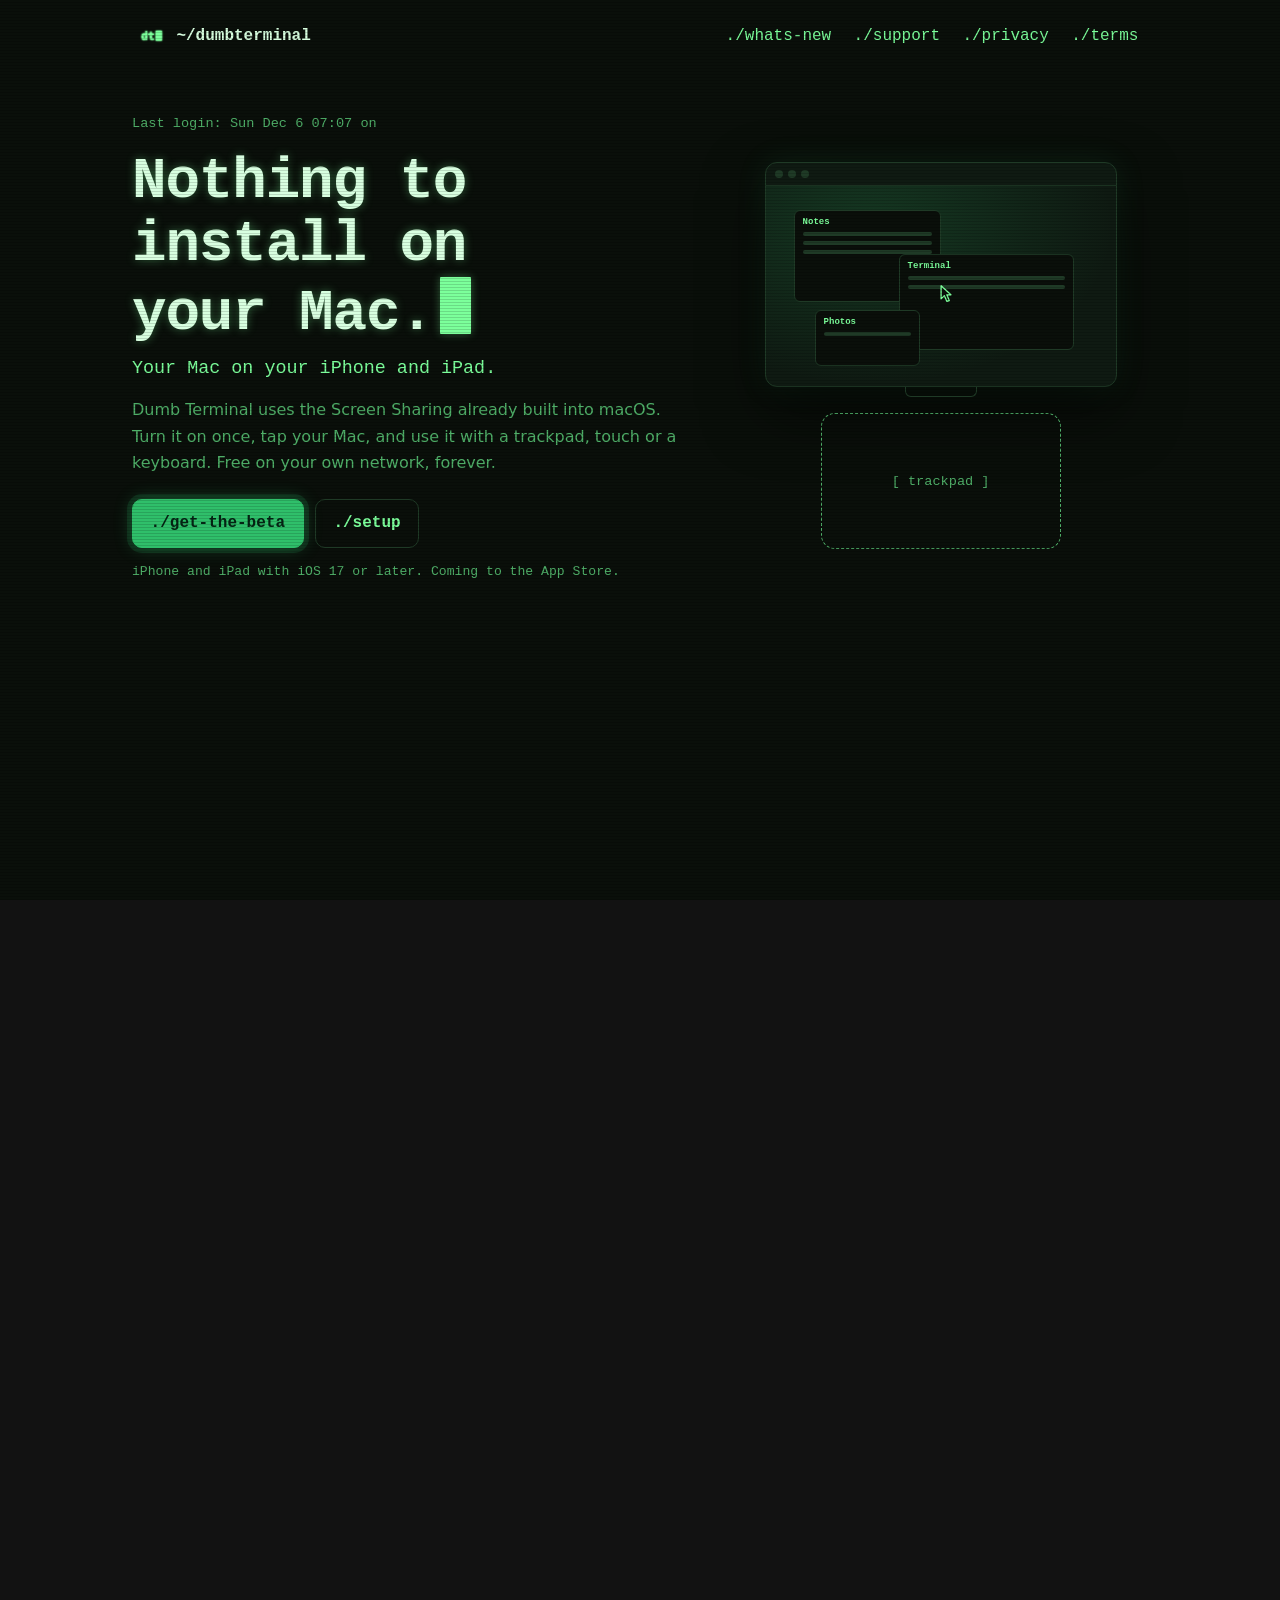
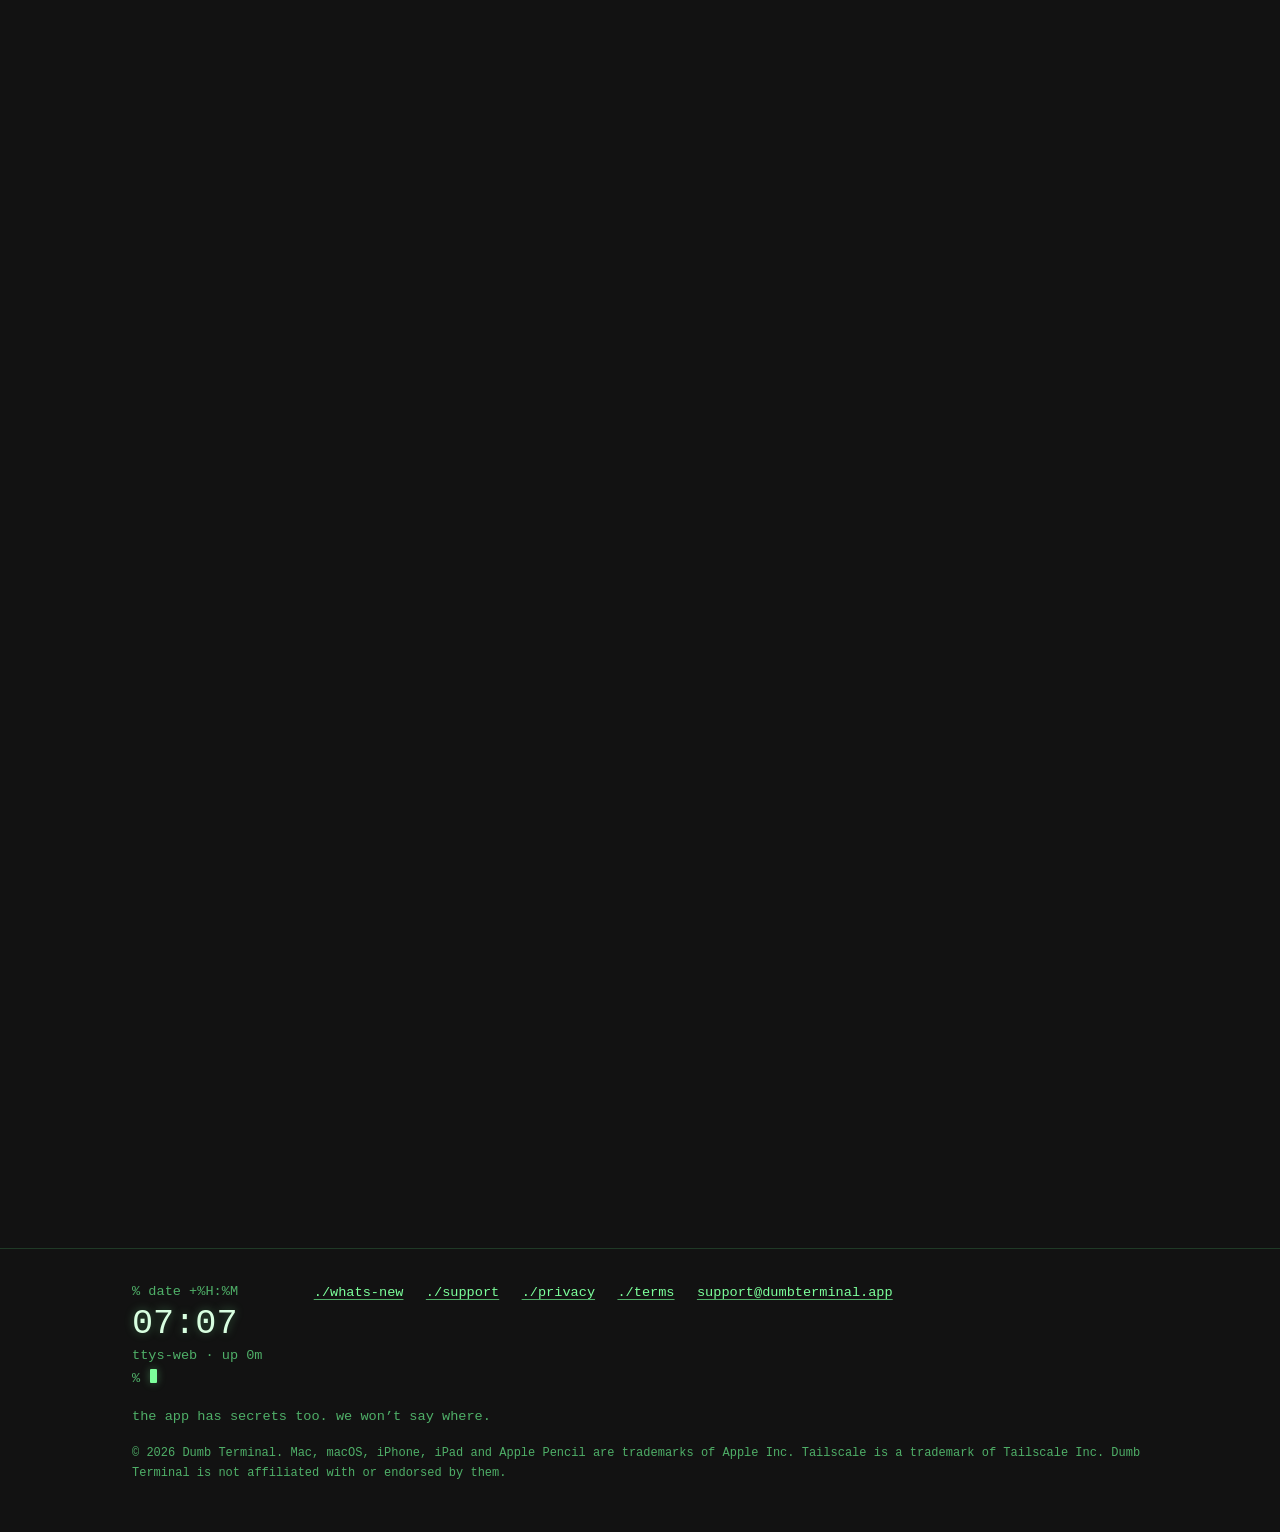
==== index.html @ 81070538 "Hide the support address from scrapers" ====
<!doctype html>
<html lang="en">
<head>
<meta charset="utf-8">
<meta name="viewport" content="width=device-width, initial-scale=1">
<meta http-equiv="Content-Security-Policy" content="default-src 'self'; script-src 'self'; style-src 'self'; img-src 'self' data:; connect-src 'none'; object-src 'none'; base-uri 'self'; form-action 'none'">
<meta name="referrer" content="strict-origin-when-cross-origin">
<meta name="theme-color" content="#0A0F0A">
<meta name="color-scheme" content="dark">
<title>Dumb Terminal: your Mac on your iPhone and iPad</title>
<meta name="description" content="Nothing to install on your Mac. Dumb Terminal puts your Mac on your iPhone and iPad using the Screen Sharing built into macOS. Free on your own network.">
<link rel="icon" href="/img/icon.png">
<link rel="apple-touch-icon" href="/img/icon.png">
<link rel="stylesheet" href="/style.css">
<script src="/theme-boot.js"></script>
<script src="/site.js" defer></script>
<script src="/toy.js" defer></script>
<script src="/shell.js" defer></script>
<script src="/arcade.js" defer></script>
<script src="/themes.js" defer></script>
</head>
<body>
<a class="skip" href="#main">Skip to content</a>

<header class="top wrap">
  <a class="brand" href="/"><img src="/img/icon.png" alt="" width="30" height="30"><span>~/dumbterminal</span></a>
  <nav class="nav-wide" aria-label="Site">
    <a href="/releases/">./whats-new</a>
    <a href="/support/">./support</a>
    <a href="/privacy/">./privacy</a>
    <a href="/terms/">./terms</a>
  </nav>
  <details class="menu">
    <summary>menu</summary>
    <nav class="nav" aria-label="Site menu">
      <a href="/releases/">./whats-new</a>
      <a href="/support/">./support</a>
      <a href="/privacy/">./privacy</a>
      <a href="/terms/">./terms</a>
    </nav>
  </details>
</header>

<main id="main">
  <section class="hero wrap">
    <div class="hero-copy">
      <pre class="boot" aria-hidden="true"></pre>
      <h1>Nothing to install on your&nbsp;Mac.<button class="cursor" type="button" data-shell aria-label="Open the command line"></button></h1>
      <p class="tagline">Your Mac on your iPhone and iPad.</p>
      <p class="sub">Dumb Terminal uses the Screen Sharing already built into macOS. Turn it on once, tap your Mac, and use it with a trackpad, touch or a keyboard. Free on your own network, forever.</p>
      <p class="actions">
        <a class="button" href="#beta">./get-the-beta</a>
        <a class="button ghost" href="#setup">./setup</a>
      </p>
      <!-- At launch: remove "hidden" so the App Store badge shows, and point the ./get-the-beta button at it. -->
      <a class="store" href="https://apps.apple.com/app/id6838130064" hidden><img src="/img/app-store-badge.png" alt="Download on the App Store" width="185" height="55"></a>
      <p class="note">iPhone and iPad with iOS 17 or later. Coming to the App Store.</p>
    </div>
    <div class="toy" aria-hidden="true">
      <div class="mini">
        <div class="mini-bar"><i></i><i></i><i></i></div>
        <div class="mini-desk">
          <div class="win w1"><b>Notes</b><span></span><span></span><span></span></div>
          <div class="win w2"><b>Terminal</b><span></span><span></span></div>
          <div class="win w3"><b>Photos</b><span></span></div>
          <svg class="mini-pointer" viewBox="0 0 14 22" width="12" height="18"><path d="M1 1v16l4-4 3 7 3-1-3-7h5z"/></svg>
        </div>
      </div>
      <div class="mini-stand"></div>
      <div class="pad">[ trackpad ]</div>
    </div>
  </section>

  <section class="block wrap" id="setup">
    <h2>./setup</h2>
    <p class="lede">Three steps, once. No helper app, no account. After that, your Mac is one tap away.</p>
    <ol class="steps">
      <li class="step">
        <p class="log"><span class="n">[1/3]</span> turn on screen sharing <span class="bar" data-bar>[##########] ok</span></p>
        <h3>Turn on Screen Sharing</h3>
        <p>On your Mac, in System Settings › General › Sharing. It’s built in.</p>
      </li>
      <li class="step">
        <p class="log"><span class="n">[2/3]</span> open dumb terminal <span class="bar" data-bar>[##########] ok</span></p>
        <h3>Open Dumb Terminal</h3>
        <p>Macs on your Wi-Fi show up by themselves. Add the free Tailscale app and they follow you anywhere.</p>
      </li>
      <li class="step">
        <p class="log"><span class="n">[3/3]</span> tap your mac <span class="bar" data-bar>[##########] ok</span></p>
        <h3>Tap your Mac</h3>
        <p>You’re in. Use it with a trackpad, touch or a keyboard.</p>
      </li>
    </ol>
  </section>

  <section class="block wrap" id="access">
    <h2>./access</h2>
    <p class="lede">Everything works on your own network for free, forever. Buy Root Access once when you want your Mac on the go.</p>
    <div class="plans">
      <div class="panel plan">
        <p class="cmd">$ cat free.txt</p>
        <h3>Free, nearby</h3>
        <p class="price">Free forever · no account</p>
        <ul class="check">
          <li>Every Mac on your Wi-Fi, found automatically</li>
          <li>Trackpad, touch, keyboard, wake, Siri and widgets</li>
        </ul>
      </div>
      <div class="panel plan root">
        <p class="cmd"># cat root-access.txt</p>
        <h3>Root Access, from anywhere</h3>
        <p class="price">One-time purchase · 1 week free · no subscription</p>
        <ul class="check">
          <li>Reach your Mac from any network over Tailscale</li>
          <li>Straight to your Mac, never through our servers</li>
          <li>Yours for good, on every device with your Apple Account</li>
          <li>Needs the free Tailscale app on your Mac and device</li>
          <li>A few surprises we won’t spoil</li>
          <li>Price shown in the App Store before you buy</li>
        </ul>
      </div>
    </div>
  </section>

  <section class="block wrap" id="beta">
    <div class="panel beta">
      <h2>./beta</h2>
      <p>Try the newest Dumb Terminal before it reaches the App Store. Away Access is included during the beta. Install Apple’s TestFlight app, then open the invite on your iPhone or iPad.</p>
      <!-- When the public TestFlight link exists: put it in href below and remove "hidden"; then remove the "opening soon" line. -->
      <p><a class="button" href="https://testflight.apple.com/" data-testflight hidden>./join-the-beta</a></p>
      <p class="soon"><span class="warn">beta opening soon.</span> Want in early? Email <a href="/support/" data-mail="support">support [at] dumbterminal [dot] app</a>.</p>
    </div>
  </section>

  <section class="block wrap" id="features">
    <h2>man dumbterminal</h2>
    <p class="lede">The gestures and keys you already know, on the screen in your hand.</p>
    <div class="features">
      <div class="feature">
        <h3>A real trackpad</h3>
        <p>Tap to click, two-finger tap or press and hold to right-click, scroll, and hold and move to drag. Or just tap where you want.</p>
      </div>
      <div class="feature">
        <h3>Mac keys and shortcuts</h3>
        <p>⌘ ⌥ ⌃ ⇧, Esc and arrows above the keyboard, plus one-tap Spotlight, Mission Control and shortcuts of your own. Or bring a keyboard, mouse or Apple Pencil.</p>
      </div>
      <div class="feature">
        <h3>Mac gestures</h3>
        <p>Three fingers switch Spaces and open Mission Control. Four fingers switch apps.</p>
      </div>
      <div class="feature">
        <h3>Talk to type</h3>
        <p>Dictate and send the words to any app on your Mac. Speech is recognized on your device.</p>
      </div>
      <div class="feature">
        <h3>Wakes your Mac</h3>
        <p>Wake a sleeping Mac with one tap, or let Dumb Terminal wake the one you used last as it opens.</p>
      </div>
      <div class="feature">
        <h3>Siri, Shortcuts and widgets</h3>
        <p>“Wake my Mac.” Ask Siri to wake, check or open your Mac, or put it on your Home Screen and Lock Screen.</p>
      </div>
      <div class="feature">
        <h3>A laptop on a foldable</h3>
        <p>Open a foldable iPhone and the desktop sits above a keyboard and trackpad, like a small laptop.</p>
      </div>
      <div class="feature">
        <h3>Every display</h3>
        <p>Pick the screen you want on a Mac with more than one, and share the clipboard if you like.</p>
      </div>
      <div class="feature">
        <h3>On the big screen</h3>
        <p>Connect a TV or monitor: your Mac fills it, and your device becomes the trackpad.</p>
      </div>
    </div>
  </section>

  <section class="block wrap" id="privacy">
    <div class="panel private">
      <h2>No account. No server.</h2>
      <p>Dumb Terminal is built on the Screen Sharing that Apple puts in every Mac, so there is nothing to install there and nothing to sign up for. The picture and your typing travel between your own devices, on your Wi-Fi or your own Tailscale network; none of it passes through computers run by Dumb Terminal. No ads, no tracking. Saved passwords stay on your device, behind Face ID if you like, and your list of Macs syncs only through your own iCloud.</p>
    </div>
  </section>
</main>

<footer class="foot">
  <div class="wrap foot-grid">
    <div class="clock">
      <p class="dim" aria-hidden="true">% date +%H:%M</p>
      <p class="time" data-clock>--:--</p>
      <p class="dim" data-uptime>ttys-web</p>
      <p><span aria-hidden="true">% </span><button class="cursor" type="button" data-shell aria-label="Open the command line"></button></p>
    </div>
    <nav class="foot-links" aria-label="More">
      <a href="/releases/">./whats-new</a>
      <a href="/support/">./support</a>
      <a href="/privacy/">./privacy</a>
      <a href="/terms/">./terms</a>
      <a href="/support/" data-mail="support">support [at] dumbterminal [dot] app</a>
    </nav>
    <p class="secret">the app has secrets too. we won’t say where.</p>
    <p class="legal">© 2026 Dumb Terminal. Mac, macOS, iPhone, iPad and Apple Pencil are trademarks of Apple Inc. Tailscale is a trademark of Tailscale Inc. Dumb Terminal is not affiliated with or endorsed by them.</p>
  </div>
</footer>
</body>
</html>
---- style.css ----
/* Dumb Terminal's site. The default look is the app's Terminal theme; other themes override the variables on
   html[data-theme] (see the end of this file). Always dark: the terminal look is intentional. */
:root {
  color-scheme: dark;
  --bg: #0A0F0A;
  --bg-2: #0A0F0A;
  --panel: #0F1A12;
  --line: #1F3A26;
  --text: #7CFF9B;
  --dim: #4FAF68;
  --bright: #D8FFE0;
  --accent: #2FBF6A;
  --on-accent: #052414;
  --warn: #FFD866;
  --error: #FF8A80;
  --glow: rgba(124, 255, 155, 0.35);
  --mono: ui-monospace, "SF Mono", SFMono-Regular, Menlo, Consolas, "Liberation Mono", monospace;
  --body: -apple-system, BlinkMacSystemFont, "Segoe UI", system-ui, sans-serif;
  --radius: 10px;
  --case: none;
  /* The Terminal cursor: a hollow arrow outlined in phosphor green. */
  --cursor: url("data:image/svg+xml,%3Csvg xmlns='http://www.w3.org/2000/svg' width='20' height='28' viewBox='0 0 20 28'%3E%3Cpath d='M2 2v19l5-5 4 9 3-1.3-4-9h7z' fill='%230A0F0A' stroke='%237CFF9B' stroke-width='1.8' stroke-linejoin='round'/%3E%3C/svg%3E") 2 2, auto;
}

* { box-sizing: border-box; }
html { -webkit-text-size-adjust: 100%; scroll-behavior: smooth; }
body {
  margin: 0; min-height: 100vh; overflow-x: hidden;
  background: linear-gradient(180deg, var(--bg), var(--bg-2)) fixed;
  color: var(--text);
  font: 16px/1.65 var(--body);
}
@media (pointer: fine) {
  body, a, button, summary, label { cursor: var(--cursor); }
  input, textarea { cursor: text; }
}
/* Faint scanlines over everything, like an old tube. */
body::after {
  content: ""; position: fixed; inset: 0; pointer-events: none; z-index: 90;
  background: repeating-linear-gradient(0deg, rgba(0, 0, 0, 0.14) 0 1px, transparent 1px 3px);
}
::selection { background: var(--text); color: var(--bg); }

h1, h2, h3, .brand, .button, .cmd, .log, .nav, .menu summary, .foot, .note, .price, .tagline, pre {
  font-family: var(--mono); text-transform: var(--case);
}
h1 { font-size: clamp(2rem, 6.5vw, 3.6rem); line-height: 1.1; color: var(--bright); margin: 0 0 0.6rem; letter-spacing: -0.02em;
     text-shadow: 0 0 10px var(--glow); }
h2 { font-size: 1.35rem; color: var(--bright); margin: 0 0 0.5rem; }
h3 { font-size: 1rem; color: var(--bright); margin: 0 0 0.35rem; }
p { margin: 0 0 1rem; }
a { color: var(--text); text-decoration: underline; text-decoration-color: var(--dim); text-underline-offset: 3px; }
/* Links and buttons highlight like a terminal selection: an inverted block. */
a:hover, a:focus-visible { background: var(--text); color: var(--bg); text-decoration: none; outline: none; }
:focus-visible { outline: 2px solid var(--text); outline-offset: 2px; }
img { max-width: 100%; display: block; }

.wrap { max-width: 66rem; margin: 0 auto; padding: 0 1.25rem; }
.skip { position: absolute; left: -999px; top: 0.5rem; z-index: 100; padding: 0.4rem 0.8rem; background: var(--text); color: var(--bg); }
.skip:focus { left: 0.5rem; }
.dim, .lede, .note { color: var(--dim); }
.lede { max-width: 42rem; }
.warn { color: var(--warn); }

/* The blinking block cursor. It is also a button that opens the command line. */
.cursor {
  font-size: inherit; line-height: 1;
  display: inline-block; width: 0.55em; height: 1em; margin-left: 0.12em; vertical-align: -0.1em; padding: 0;
  border: 0; border-radius: 1px; background: var(--text); box-shadow: 0 0 8px var(--glow);
  animation: blink 1.06s steps(1) infinite;
}
.cursor:focus-visible { outline-offset: 3px; }
@keyframes blink { 50% { opacity: 0; } }

/* Header */
.top { display: flex; align-items: center; justify-content: space-between; padding-top: 1.1rem; padding-bottom: 1.1rem; position: relative; z-index: 20; }
.brand { display: inline-flex; align-items: center; gap: 0.6rem; color: var(--bright); text-decoration: none; font-weight: 700; padding: 0.15rem 0.3rem; }
.brand img { border-radius: 7px; }
.menu summary { list-style: none; padding: 0.3rem 0.7rem; border: 1px solid var(--line); border-radius: 8px; color: var(--dim); }
.menu summary::-webkit-details-marker { display: none; }
.menu summary:hover, .menu summary:focus-visible { background: var(--text); color: var(--bg); outline: none; }
.nav { position: absolute; right: 1.25rem; top: 3.6rem; display: flex; flex-direction: column; padding: 0.5rem; min-width: 12rem;
       background: var(--panel); border: 1px solid var(--line); border-radius: var(--radius); }
.nav a, .nav-wide a { padding: 0.35rem 0.6rem; text-decoration: none; font-family: var(--mono); text-transform: var(--case); }
.nav-wide { display: none; gap: 0.2rem; }
@media (min-width: 760px) {
  .menu { display: none; }
  .nav-wide { display: flex; }
}

/* Hero */
.hero { display: grid; grid-template-columns: 1.15fr 0.85fr; gap: 2.5rem; align-items: center; padding-top: 2.5rem; padding-bottom: 3rem; }
@media (max-width: 860px) { .hero { grid-template-columns: 1fr; padding-top: 1rem; } }
.boot { margin: 0 0 1rem; min-height: 0; color: var(--dim); font-size: 0.85rem; line-height: 1.55; white-space: pre-wrap; }
.boot:empty { display: none; }
.boot .hi { color: var(--text); }
.boot .ok { color: var(--accent); }
.tagline { font-size: 1.15rem; color: var(--text); margin-bottom: 0.8rem; }
.sub { color: var(--dim); max-width: 36rem; }
.actions { display: flex; flex-wrap: wrap; gap: 0.7rem; margin: 1.4rem 0 0.8rem; }
.button {
  display: inline-block; padding: 0.65rem 1.1rem; border-radius: var(--radius); border: 1px solid var(--accent);
  background: var(--accent); color: var(--on-accent); font-weight: 700; text-decoration: none;
  box-shadow: 0 0 0 5px color-mix(in srgb, var(--accent) 14%, transparent), 0 0 18px color-mix(in srgb, var(--accent) 30%, transparent);
}
.button.ghost { background: transparent; color: var(--text); box-shadow: none; border-color: var(--line); }
.button:hover, .button:focus-visible { background: var(--text); color: var(--bg); border-color: var(--text); }
.store img { height: 50px; width: auto; margin-bottom: 0.6rem; }
.note { font-size: 0.82rem; }

/* The toy: a tiny Mac above a dashed trackpad */
.toy { display: flex; flex-direction: column; align-items: center; user-select: none; -webkit-user-select: none; }
.mini { width: min(100%, 22rem); background: var(--panel); border: 1px solid var(--line); border-radius: 12px; overflow: hidden;
        box-shadow: 0 25px 60px rgba(0, 0, 0, 0.55), 0 0 30px color-mix(in srgb, var(--accent) 12%, transparent); }
.mini-bar { display: flex; gap: 5px; padding: 7px 9px; border-bottom: 1px solid var(--line); }
.mini-bar i { width: 8px; height: 8px; border-radius: 50%; background: var(--line); }
.mini-desk { position: relative; height: 12.5rem; overflow: hidden;
             background: radial-gradient(ellipse at 30% 20%, color-mix(in srgb, var(--accent) 18%, transparent), transparent 70%); }
.win { position: absolute; display: flex; flex-direction: column; gap: 5px; padding: 6px 8px; background: var(--bg);
       border: 1px solid var(--line); border-radius: 6px; font: 9px var(--mono); color: var(--dim); transition: border-color 0.2s; }
.win b { font-weight: 600; color: var(--text); }
.win span { display: block; height: 4px; border-radius: 2px; background: var(--line); }
.w1 { left: 8%; top: 12%; width: 42%; height: 46%; z-index: 1; }
.w2 { left: 38%; top: 34%; width: 50%; height: 48%; z-index: 2; }
.w3 { left: 14%; top: 62%; width: 30%; height: 28%; z-index: 3; }
.win.front { border-color: var(--text); box-shadow: 0 0 12px var(--glow); }
.mini-pointer { position: absolute; left: 50%; top: 50%; z-index: 9; fill: var(--bg); stroke: var(--text); stroke-width: 1.6; stroke-linejoin: round;
                transform: translate(-1px, -1px); pointer-events: none; }
.mini-stand { width: 4.5rem; height: 0.6rem; border: 1px solid var(--line); border-top: 0; border-radius: 0 0 6px 6px; margin-bottom: 1rem; }
.pad { width: min(100%, 15rem); height: 8.5rem; display: flex; align-items: center; justify-content: center; border: 1.5px dashed var(--dim);
       border-radius: 14px; color: var(--dim); font: 0.85rem var(--mono); touch-action: none; }
.pad.active { border-color: var(--text); color: var(--text); }

/* Sections */
.block { padding-top: 3.5rem; padding-bottom: 0.5rem; scroll-margin-top: 1rem; }
.panel { background: var(--panel); border: 1px solid var(--line); border-radius: var(--radius); padding: 1.4rem; }

.steps { list-style: none; padding: 0; margin: 1.6rem 0 0; display: grid; grid-template-columns: repeat(3, 1fr); gap: 1rem; }
@media (max-width: 760px) { .steps { grid-template-columns: 1fr; } }
.step { background: var(--panel); border: 1px solid var(--line); border-radius: var(--radius); padding: 1.2rem; }
.step .log { font-size: 0.78rem; color: var(--dim); margin-bottom: 0.7rem; }
.step .n { color: var(--text); }
.step .bar { display: block; color: var(--accent); }
.step p:last-child { color: var(--dim); margin: 0; }

.plans { display: grid; grid-template-columns: 1fr 1fr; gap: 1rem; margin-top: 1.6rem; }
@media (max-width: 760px) { .plans { grid-template-columns: 1fr; } }
.plan .cmd { color: var(--dim); font-size: 0.85rem; margin-bottom: 0.6rem; }
.plan.root { border-color: var(--accent); box-shadow: 0 0 0 5px color-mix(in srgb, var(--accent) 10%, transparent), 0 0 24px color-mix(in srgb, var(--accent) 16%, transparent); }
.price { color: var(--text); font-size: 0.9rem; }
.check { list-style: none; padding: 0; margin: 0.6rem 0 0; color: var(--dim); }
.check li { padding-left: 2.2em; text-indent: -2.2em; }
.check li::before { content: "[x] "; font-family: var(--mono); color: var(--accent); }

.beta .soon { color: var(--dim); margin: 0; }

.features { display: grid; grid-template-columns: repeat(3, 1fr); gap: 0.6rem 1.4rem; margin-top: 1.6rem; }
@media (max-width: 860px) { .features { grid-template-columns: 1fr 1fr; } }
@media (max-width: 560px) { .features { grid-template-columns: 1fr; } }
.feature { padding: 0.9rem 0 0.9rem 1rem; border-left: 1px solid var(--line); }
.feature h3::before { content: "> "; color: var(--dim); }
.feature p { color: var(--dim); margin: 0; font-size: 0.95rem; }
.private p { color: var(--dim); margin: 0; }

/* Footer, with the Prompt Clock */
.foot { margin-top: 4.5rem; padding: 2rem 0 3rem; border-top: 1px solid var(--line); font-size: 0.85rem; color: var(--dim); }
.foot-grid { display: grid; grid-template-columns: auto 1fr; gap: 1rem 3rem; align-items: start; }
@media (max-width: 640px) { .foot-grid { grid-template-columns: 1fr; } }
.clock p { margin: 0; }
.clock .time { font-size: 2.2rem; line-height: 1.2; color: var(--bright); text-shadow: 0 0 10px var(--glow); }
.foot-links { display: flex; flex-wrap: wrap; gap: 0.3rem 1rem; align-content: start; }
.foot-links a { padding: 0.1rem 0.2rem; }
.secret, .legal { grid-column: 1 / -1; margin: 0; }
.legal { font-size: 0.75rem; }

/* Documents: support, privacy, terms, what's new */
.doc { max-width: 46rem; padding-bottom: 2rem; }
.doc h1 { font-size: clamp(1.7rem, 5vw, 2.4rem); }
.doc .cmd { color: var(--dim); font-size: 0.85rem; margin-bottom: 0.3rem; }
.doc h2 { margin-top: 2rem; }
.doc h2::before { content: "# "; color: var(--dim); }
.doc .lead { color: var(--dim); font-size: 1.05rem; }
.doc li { margin-bottom: 0.35rem; }
.doc li::marker { color: var(--dim); }
.doc strong { color: var(--bright); }

@media (prefers-reduced-motion: reduce) {
  html { scroll-behavior: auto; }
  .cursor { animation: none; }
}

/* Sections print in line by line (only with JavaScript and motion on). */
.printing .block > * { opacity: 0; transform: translateY(6px); transition: opacity 0.45s ease, transform 0.45s ease; }
.printing .block.printed > * { opacity: 1; transform: none; }
.printing .block.printed > :nth-child(2) { transition-delay: 0.08s; }
.printing .block.printed > :nth-child(3) { transition-delay: 0.16s; }
.printing .block.printed > :nth-child(4) { transition-delay: 0.24s; }

/* Ambient: letters near the pointer brighten briefly; the headline cursor leans toward it. */
.ch { transition: color 0.4s, text-shadow 0.4s; }
.ch.lit { color: #fff; text-shadow: 0 0 14px var(--glow), 0 0 4px var(--glow); transition: none; }
.hero .cursor { transition: transform 0.25s ease-out; }
.mini-pointer { transition: left 0.04s linear, top 0.04s linear; }
.sr-only { position: absolute; width: 1px; height: 1px; overflow: hidden; clip: rect(0 0 0 0); white-space: nowrap; }

/* The command line */
.shell {
  position: fixed; left: 50%; bottom: 1rem; transform: translateX(-50%); z-index: 80; width: min(42rem, calc(100% - 1.5rem));
  background: var(--panel); border: 1px solid var(--text); border-radius: var(--radius); font: 0.9rem/1.5 var(--mono);
  box-shadow: 0 0 0 5px color-mix(in srgb, var(--text) 10%, transparent), 0 24px 60px rgba(0, 0, 0, 0.7);
}
.shell[hidden] { display: none; }
.shell-bar { display: flex; justify-content: space-between; align-items: center; padding: 0.35rem 0.8rem; border-bottom: 1px solid var(--line); color: var(--dim); font-size: 0.78rem; }
.shell-close { background: none; border: 1px solid var(--line); border-radius: 6px; color: var(--dim); font: inherit; padding: 0.1rem 0.5rem; }
.shell-close:hover, .shell-close:focus-visible { background: var(--text); color: var(--bg); outline: none; }
.shell-log { max-height: 16rem; overflow-y: auto; padding: 0.6rem 0.8rem 0; white-space: pre-wrap; color: var(--text); }
.shell-log .dim, .shell-log .echo { color: var(--dim); }
.shell-log .err { color: var(--error); }
.shell-line { display: flex; align-items: center; gap: 0.4rem; padding: 0.5rem 0.8rem 0.7rem; color: var(--bright); }
.shell-line input { flex: 1; min-width: 0; background: transparent; border: 0; color: var(--bright); font: inherit; font-size: 16px; caret-color: var(--text); }
.shell-line input:focus { outline: none; }
.shell:focus-within { border-color: var(--bright); }
.root-banner { position: sticky; top: 0; z-index: 70; display: flex; flex-wrap: wrap; gap: 0.6rem; align-items: center; justify-content: center;
               padding: 0.5rem 1rem; background: var(--text); color: var(--bg); font: 0.85rem var(--mono); }
.root-banner a { color: var(--bg); text-decoration-color: var(--bg); }
.root-banner a:hover, .root-banner a:focus-visible { background: var(--bg); color: var(--text); }
.root-banner button { background: none; border: 1px solid var(--bg); color: var(--bg); border-radius: 6px; font: inherit; padding: 0 0.5rem; }
.rain { position: fixed; inset: 0; z-index: 75; pointer-events: none; transition: opacity 0.6s; }
.rain.fade { opacity: 0; }
.life { position: fixed; inset: 0; z-index: -1; opacity: 0.16; pointer-events: none; }

/* The arcade */
.arcade { position: fixed; inset: 0; z-index: 85; display: flex; align-items: center; justify-content: center; padding: 1rem;
          background: color-mix(in srgb, var(--bg) 88%, transparent); }
.arcade[hidden] { display: none; }
.arcade-box { width: min(26rem, 100%); max-height: 100%; overflow: auto; text-align: center; padding: 1.2rem; font-family: var(--mono);
              background: var(--panel); border: 1px solid var(--text); border-radius: var(--radius);
              box-shadow: 0 0 0 5px color-mix(in srgb, var(--text) 10%, transparent), 0 0 40px color-mix(in srgb, var(--text) 15%, transparent); }
.arcade-title { color: var(--bright); font-weight: 700; letter-spacing: 0.3em; margin-bottom: 0.8rem; }
.arcade-menu { display: flex; flex-direction: column; gap: 0.5rem; margin-bottom: 0.8rem; }
.arcade-menu[hidden] { display: none; }
.arcade-menu button, .arcade-quit { background: none; border: 1px solid var(--line); border-radius: 8px; color: var(--text); font: inherit; padding: 0.55rem; }
.arcade-menu button:hover, .arcade-menu button:focus-visible, .arcade-quit:hover, .arcade-quit:focus-visible { background: var(--text); color: var(--bg); outline: none; }
.arcade-screen { display: block; margin: 0 auto 0.6rem; max-width: 100%; border-radius: 6px; touch-action: none; }
.arcade-screen[hidden] { display: none; }
.arcade-status { color: var(--text); margin: 0 0 0.3rem; font-size: 0.9rem; }
.arcade-help { color: var(--dim); font-size: 0.78rem; margin: 0 0 0.8rem; }
.arcade-quit { font-size: 0.8rem; padding: 0.3rem 0.8rem; color: var(--dim); }

/* ---------- Unlockable themes (palettes from docs/terminal-theme-build-plan.md, raised to 4.5:1 where needed) ---------- */
html[data-theme="basic"] {
  --bg: #3E31A2; --bg-2: #3E31A2; --panel: #4B3FB4; --line: #7B71D6; --text: #D2CCFF; --dim: #C4BEFA; --bright: #FFFFFF;
  --accent: #C8C2FA; --on-accent: #2A1F80; --warn: #FFF08A; --error: #FFB0A8; --glow: rgba(165, 156, 245, 0.3);
  --radius: 0; --case: uppercase;
  --cursor: url("data:image/svg+xml,%3Csvg xmlns='http://www.w3.org/2000/svg' width='24' height='34' shape-rendering='crispEdges'%3E%3Crect x='0' y='0' width='2' height='2' fill='#D2CCFF'/%3E%3Crect x='0' y='2' width='2' height='2' fill='#D2CCFF'/%3E%3Crect x='2' y='2' width='2' height='2' fill='#D2CCFF'/%3E%3Crect x='0' y='4' width='2' height='2' fill='#D2CCFF'/%3E%3Crect x='2' y='4' width='2' height='2' fill='#3E31A2'/%3E%3Crect x='4' y='4' width='2' height='2' fill='#D2CCFF'/%3E%3Crect x='0' y='6' width='2' height='2' fill='#D2CCFF'/%3E%3Crect x='2' y='6' width='2' height='2' fill='#3E31A2'/%3E%3Crect x='4' y='6' width='2' height='2' fill='#3E31A2'/%3E%3Crect x='6' y='6' width='2' height='2' fill='#D2CCFF'/%3E%3Crect x='0' y='8' width='2' height='2' fill='#D2CCFF'/%3E%3Crect x='2' y='8' width='2' height='2' fill='#3E31A2'/%3E%3Crect x='4' y='8' width='2' height='2' fill='#3E31A2'/%3E%3Crect x='6' y='8' width='2' height='2' fill='#3E31A2'/%3E%3Crect x='8' y='8' width='2' height='2' fill='#D2CCFF'/%3E%3Crect x='0' y='10' width='2' height='2' fill='#D2CCFF'/%3E%3Crect x='2' y='10' width='2' height='2' fill='#3E31A2'/%3E%3Crect x='4' y='10' width='2' height='2' fill='#3E31A2'/%3E%3Crect x='6' y='10' width='2' height='2' fill='#3E31A2'/%3E%3Crect x='8' y='10' width='2' height='2' fill='#3E31A2'/%3E%3Crect x='10' y='10' width='2' height='2' fill='#D2CCFF'/%3E%3Crect x='0' y='12' width='2' height='2' fill='#D2CCFF'/%3E%3Crect x='2' y='12' width='2' height='2' fill='#3E31A2'/%3E%3Crect x='4' y='12' width='2' height='2' fill='#3E31A2'/%3E%3Crect x='6' y='12' width='2' height='2' fill='#3E31A2'/%3E%3Crect x='8' y='12' width='2' height='2' fill='#3E31A2'/%3E%3Crect x='10' y='12' width='2' height='2' fill='#3E31A2'/%3E%3Crect x='12' y='12' width='2' height='2' fill='#D2CCFF'/%3E%3Crect x='0' y='14' width='2' height='2' fill='#D2CCFF'/%3E%3Crect x='2' y='14' width='2' height='2' fill='#3E31A2'/%3E%3Crect x='4' y='14' width='2' height='2' fill='#3E31A2'/%3E%3Crect x='6' y='14' width='2' height='2' fill='#3E31A2'/%3E%3Crect x='8' y='14' width='2' height='2' fill='#3E31A2'/%3E%3Crect x='10' y='14' width='2' height='2' fill='#3E31A2'/%3E%3Crect x='12' y='14' width='2' height='2' fill='#3E31A2'/%3E%3Crect x='14' y='14' width='2' height='2' fill='#D2CCFF'/%3E%3Crect x='0' y='16' width='2' height='2' fill='#D2CCFF'/%3E%3Crect x='2' y='16' width='2' height='2' fill='#3E31A2'/%3E%3Crect x='4' y='16' width='2' height='2' fill='#3E31A2'/%3E%3Crect x='6' y='16' width='2' height='2' fill='#3E31A2'/%3E%3Crect x='8' y='16' width='2' height='2' fill='#3E31A2'/%3E%3Crect x='10' y='16' width='2' height='2' fill='#3E31A2'/%3E%3Crect x='12' y='16' width='2' height='2' fill='#3E31A2'/%3E%3Crect x='14' y='16' width='2' height='2' fill='#3E31A2'/%3E%3Crect x='16' y='16' width='2' height='2' fill='#D2CCFF'/%3E%3Crect x='0' y='18' width='2' height='2' fill='#D2CCFF'/%3E%3Crect x='2' y='18' width='2' height='2' fill='#3E31A2'/%3E%3Crect x='4' y='18' width='2' height='2' fill='#3E31A2'/%3E%3Crect x='6' y='18' width='2' height='2' fill='#3E31A2'/%3E%3Crect x='8' y='18' width='2' height='2' fill='#3E31A2'/%3E%3Crect x='10' y='18' width='2' height='2' fill='#3E31A2'/%3E%3Crect x='12' y='18' width='2' height='2' fill='#3E31A2'/%3E%3Crect x='14' y='18' width='2' height='2' fill='#3E31A2'/%3E%3Crect x='16' y='18' width='2' height='2' fill='#3E31A2'/%3E%3Crect x='18' y='18' width='2' height='2' fill='#D2CCFF'/%3E%3Crect x='0' y='20' width='2' height='2' fill='#D2CCFF'/%3E%3Crect x='2' y='20' width='2' height='2' fill='#3E31A2'/%3E%3Crect x='4' y='20' width='2' height='2' fill='#3E31A2'/%3E%3Crect x='6' y='20' width='2' height='2' fill='#3E31A2'/%3E%3Crect x='8' y='20' width='2' height='2' fill='#3E31A2'/%3E%3Crect x='10' y='20' width='2' height='2' fill='#3E31A2'/%3E%3Crect x='12' y='20' width='2' height='2' fill='#D2CCFF'/%3E%3Crect x='14' y='20' width='2' height='2' fill='#D2CCFF'/%3E%3Crect x='16' y='20' width='2' height='2' fill='#D2CCFF'/%3E%3Crect x='18' y='20' width='2' height='2' fill='#D2CCFF'/%3E%3Crect x='20' y='20' width='2' height='2' fill='#D2CCFF'/%3E%3Crect x='0' y='22' width='2' height='2' fill='#D2CCFF'/%3E%3Crect x='2' y='22' width='2' height='2' fill='#3E31A2'/%3E%3Crect x='4' y='22' width='2' height='2' fill='#3E31A2'/%3E%3Crect x='6' y='22' width='2' height='2' fill='#D2CCFF'/%3E%3Crect x='8' y='22' width='2' height='2' fill='#3E31A2'/%3E%3Crect x='10' y='22' width='2' height='2' fill='#3E31A2'/%3E%3Crect x='12' y='22' width='2' height='2' fill='#D2CCFF'/%3E%3Crect x='0' y='24' width='2' height='2' fill='#D2CCFF'/%3E%3Crect x='2' y='24' width='2' height='2' fill='#3E31A2'/%3E%3Crect x='4' y='24' width='2' height='2' fill='#D2CCFF'/%3E%3Crect x='8' y='24' width='2' height='2' fill='#D2CCFF'/%3E%3Crect x='10' y='24' width='2' height='2' fill='#3E31A2'/%3E%3Crect x='12' y='24' width='2' height='2' fill='#3E31A2'/%3E%3Crect x='14' y='24' width='2' height='2' fill='#D2CCFF'/%3E%3Crect x='0' y='26' width='2' height='2' fill='#D2CCFF'/%3E%3Crect x='2' y='26' width='2' height='2' fill='#D2CCFF'/%3E%3Crect x='8' y='26' width='2' height='2' fill='#D2CCFF'/%3E%3Crect x='10' y='26' width='2' height='2' fill='#3E31A2'/%3E%3Crect x='12' y='26' width='2' height='2' fill='#3E31A2'/%3E%3Crect x='14' y='26' width='2' height='2' fill='#D2CCFF'/%3E%3Crect x='0' y='28' width='2' height='2' fill='#D2CCFF'/%3E%3Crect x='10' y='28' width='2' height='2' fill='#D2CCFF'/%3E%3Crect x='12' y='28' width='2' height='2' fill='#3E31A2'/%3E%3Crect x='14' y='28' width='2' height='2' fill='#3E31A2'/%3E%3Crect x='16' y='28' width='2' height='2' fill='#D2CCFF'/%3E%3Crect x='10' y='30' width='2' height='2' fill='#D2CCFF'/%3E%3Crect x='12' y='30' width='2' height='2' fill='#3E31A2'/%3E%3Crect x='14' y='30' width='2' height='2' fill='#3E31A2'/%3E%3Crect x='16' y='30' width='2' height='2' fill='#D2CCFF'/%3E%3Crect x='12' y='32' width='2' height='2' fill='#D2CCFF'/%3E%3Crect x='14' y='32' width='2' height='2' fill='#D2CCFF'/%3E%3C/svg%3E") 1 1, auto;
}
html[data-theme="basic"] body::before {
  content: ""; position: fixed; inset: 0; pointer-events: none; z-index: 89;
  border: clamp(8px, 2vw, 22px) solid #7B71D6;
}
html[data-theme="bios"] {
  --bg: #0000AA; --bg-2: #0000AA; --panel: #0000AA; --line: #C8C8C8; --text: #C8C8C8; --dim: #B4B4F0; --bright: #FFFF55;
  --accent: #FFFF55; --on-accent: #0000AA; --warn: #FFFF55; --error: #FF7777; --glow: transparent;
  --radius: 0;
  --cursor: url("data:image/svg+xml,%3Csvg xmlns='http://www.w3.org/2000/svg' width='14' height='22'%3E%3Crect x='1' y='1' width='12' height='20' fill='#FFFF55' stroke='#000055' stroke-width='2'/%3E%3C/svg%3E") 1 1, auto;
}
html[data-theme="bios"] .panel, html[data-theme="bios"] .step, html[data-theme="bios"] .shell, html[data-theme="bios"] .arcade-box { border-style: double; border-width: 3px; }
html[data-theme="bios"] .top { background: #00AAAA; }
html[data-theme="bios"] .top .brand, html[data-theme="bios"] .top .nav a, html[data-theme="bios"] .top summary { color: #000000; }
html[data-theme="bios"] .top .nav a:hover, html[data-theme="bios"] .top .nav a:focus-visible { background: #000000; color: #00AAAA; }
html[data-theme="bios"] body::after { background: none; }
html[data-theme="neon"] {
  --bg: #12002B; --bg-2: #2B0645; --panel: #1E0838; --line: #6A2A8A; --text: #F5E9FF; --dim: #C9A8F0; --bright: #FFFFFF;
  --accent: #FF3CC8; --on-accent: #12002B; --warn: #FFD23F; --error: #FF8A80; --glow: rgba(255, 60, 200, 0.5);
  --radius: 14px;
  --cursor: url("data:image/svg+xml,%3Csvg xmlns='http://www.w3.org/2000/svg' width='24' height='32' viewBox='0 0 24 32'%3E%3Cpath d='M4 4v19l5-5 4 9 3-1.3-4-9h7z' fill='#FF3CC8' stroke='#3CF2FF' stroke-width='1.8' stroke-linejoin='round'/%3E%3C/svg%3E") 4 4, auto;
}
html[data-theme="neon"] h1 { text-shadow: 0 0 8px #3CF2FF, 0 0 22px #FF3CC8; }
html[data-theme="neon"] body::before {
  content: ""; position: fixed; left: -50%; right: -50%; bottom: 0; height: 45vh; z-index: -1; pointer-events: none; opacity: 0.28;
  background-image: linear-gradient(#3CF2FF 1px, transparent 1px), linear-gradient(90deg, #FF3CC8 1px, transparent 1px);
  background-size: 64px 40px; transform: perspective(320px) rotateX(62deg); transform-origin: bottom;
}
html[data-theme="lcd"] {
  color-scheme: light;
  --bg: #8B9A3A; --bg-2: #8B9A3A; --panel: #A7B652; --line: #1F2B0E; --text: #1F2B0E; --dim: #222E10; --bright: #1F2B0E;
  --accent: #1F2B0E; --on-accent: #A7B652; --warn: #3C4B1A; --error: #5A1A0E; --glow: transparent;
  --radius: 4px; --case: uppercase;
  --cursor: url("data:image/svg+xml,%3Csvg xmlns='http://www.w3.org/2000/svg' width='26' height='26' shape-rendering='crispEdges'%3E%3Crect x='8' y='0' width='2' height='2' fill='#1F2B0E'/%3E%3Crect x='10' y='0' width='2' height='2' fill='#1F2B0E'/%3E%3Crect x='6' y='2' width='2' height='2' fill='#1F2B0E'/%3E%3Crect x='8' y='2' width='2' height='2' fill='#A7B652'/%3E%3Crect x='10' y='2' width='2' height='2' fill='#A7B652'/%3E%3Crect x='12' y='2' width='2' height='2' fill='#1F2B0E'/%3E%3Crect x='6' y='4' width='2' height='2' fill='#1F2B0E'/%3E%3Crect x='8' y='4' width='2' height='2' fill='#A7B652'/%3E%3Crect x='10' y='4' width='2' height='2' fill='#A7B652'/%3E%3Crect x='12' y='4' width='2' height='2' fill='#1F2B0E'/%3E%3Crect x='6' y='6' width='2' height='2' fill='#1F2B0E'/%3E%3Crect x='8' y='6' width='2' height='2' fill='#A7B652'/%3E%3Crect x='10' y='6' width='2' height='2' fill='#A7B652'/%3E%3Crect x='12' y='6' width='2' height='2' fill='#1F2B0E'/%3E%3Crect x='14' y='6' width='2' height='2' fill='#1F2B0E'/%3E%3Crect x='16' y='6' width='2' height='2' fill='#1F2B0E'/%3E%3Crect x='6' y='8' width='2' height='2' fill='#1F2B0E'/%3E%3Crect x='8' y='8' width='2' height='2' fill='#A7B652'/%3E%3Crect x='10' y='8' width='2' height='2' fill='#A7B652'/%3E%3Crect x='12' y='8' width='2' height='2' fill='#1F2B0E'/%3E%3Crect x='14' y='8' width='2' height='2' fill='#A7B652'/%3E%3Crect x='16' y='8' width='2' height='2' fill='#A7B652'/%3E%3Crect x='18' y='8' width='2' height='2' fill='#1F2B0E'/%3E%3Crect x='20' y='8' width='2' height='2' fill='#1F2B0E'/%3E%3Crect x='2' y='10' width='2' height='2' fill='#1F2B0E'/%3E%3Crect x='4' y='10' width='2' height='2' fill='#1F2B0E'/%3E%3Crect x='6' y='10' width='2' height='2' fill='#1F2B0E'/%3E%3Crect x='8' y='10' width='2' height='2' fill='#A7B652'/%3E%3Crect x='10' y='10' width='2' height='2' fill='#A7B652'/%3E%3Crect x='12' y='10' width='2' height='2' fill='#1F2B0E'/%3E%3Crect x='14' y='10' width='2' height='2' fill='#A7B652'/%3E%3Crect x='16' y='10' width='2' height='2' fill='#A7B652'/%3E%3Crect x='18' y='10' width='2' height='2' fill='#1F2B0E'/%3E%3Crect x='20' y='10' width='2' height='2' fill='#A7B652'/%3E%3Crect x='22' y='10' width='2' height='2' fill='#1F2B0E'/%3E%3Crect x='0' y='12' width='2' height='2' fill='#1F2B0E'/%3E%3Crect x='2' y='12' width='2' height='2' fill='#A7B652'/%3E%3Crect x='4' y='12' width='2' height='2' fill='#A7B652'/%3E%3Crect x='6' y='12' width='2' height='2' fill='#1F2B0E'/%3E%3Crect x='8' y='12' width='2' height='2' fill='#A7B652'/%3E%3Crect x='10' y='12' width='2' height='2' fill='#A7B652'/%3E%3Crect x='12' y='12' width='2' height='2' fill='#A7B652'/%3E%3Crect x='14' y='12' width='2' height='2' fill='#A7B652'/%3E%3Crect x='16' y='12' width='2' height='2' fill='#A7B652'/%3E%3Crect x='18' y='12' width='2' height='2' fill='#A7B652'/%3E%3Crect x='20' y='12' width='2' height='2' fill='#A7B652'/%3E%3Crect x='22' y='12' width='2' height='2' fill='#A7B652'/%3E%3Crect x='24' y='12' width='2' height='2' fill='#1F2B0E'/%3E%3Crect x='0' y='14' width='2' height='2' fill='#1F2B0E'/%3E%3Crect x='2' y='14' width='2' height='2' fill='#A7B652'/%3E%3Crect x='4' y='14' width='2' height='2' fill='#A7B652'/%3E%3Crect x='6' y='14' width='2' height='2' fill='#A7B652'/%3E%3Crect x='8' y='14' width='2' height='2' fill='#A7B652'/%3E%3Crect x='10' y='14' width='2' height='2' fill='#A7B652'/%3E%3Crect x='12' y='14' width='2' height='2' fill='#A7B652'/%3E%3Crect x='14' y='14' width='2' height='2' fill='#A7B652'/%3E%3Crect x='16' y='14' width='2' height='2' fill='#A7B652'/%3E%3Crect x='18' y='14' width='2' height='2' fill='#A7B652'/%3E%3Crect x='20' y='14' width='2' height='2' fill='#A7B652'/%3E%3Crect x='22' y='14' width='2' height='2' fill='#A7B652'/%3E%3Crect x='24' y='14' width='2' height='2' fill='#1F2B0E'/%3E%3Crect x='2' y='16' width='2' height='2' fill='#1F2B0E'/%3E%3Crect x='4' y='16' width='2' height='2' fill='#A7B652'/%3E%3Crect x='6' y='16' width='2' height='2' fill='#A7B652'/%3E%3Crect x='8' y='16' width='2' height='2' fill='#A7B652'/%3E%3Crect x='10' y='16' width='2' height='2' fill='#A7B652'/%3E%3Crect x='12' y='16' width='2' height='2' fill='#A7B652'/%3E%3Crect x='14' y='16' width='2' height='2' fill='#A7B652'/%3E%3Crect x='16' y='16' width='2' height='2' fill='#A7B652'/%3E%3Crect x='18' y='16' width='2' height='2' fill='#A7B652'/%3E%3Crect x='20' y='16' width='2' height='2' fill='#A7B652'/%3E%3Crect x='22' y='16' width='2' height='2' fill='#A7B652'/%3E%3Crect x='24' y='16' width='2' height='2' fill='#1F2B0E'/%3E%3Crect x='4' y='18' width='2' height='2' fill='#1F2B0E'/%3E%3Crect x='6' y='18' width='2' height='2' fill='#A7B652'/%3E%3Crect x='8' y='18' width='2' height='2' fill='#A7B652'/%3E%3Crect x='10' y='18' width='2' height='2' fill='#A7B652'/%3E%3Crect x='12' y='18' width='2' height='2' fill='#A7B652'/%3E%3Crect x='14' y='18' width='2' height='2' fill='#A7B652'/%3E%3Crect x='16' y='18' width='2' height='2' fill='#A7B652'/%3E%3Crect x='18' y='18' width='2' height='2' fill='#A7B652'/%3E%3Crect x='20' y='18' width='2' height='2' fill='#A7B652'/%3E%3Crect x='22' y='18' width='2' height='2' fill='#A7B652'/%3E%3Crect x='24' y='18' width='2' height='2' fill='#1F2B0E'/%3E%3Crect x='4' y='20' width='2' height='2' fill='#1F2B0E'/%3E%3Crect x='6' y='20' width='2' height='2' fill='#A7B652'/%3E%3Crect x='8' y='20' width='2' height='2' fill='#A7B652'/%3E%3Crect x='10' y='20' width='2' height='2' fill='#A7B652'/%3E%3Crect x='12' y='20' width='2' height='2' fill='#A7B652'/%3E%3Crect x='14' y='20' width='2' height='2' fill='#A7B652'/%3E%3Crect x='16' y='20' width='2' height='2' fill='#A7B652'/%3E%3Crect x='18' y='20' width='2' height='2' fill='#A7B652'/%3E%3Crect x='20' y='20' width='2' height='2' fill='#A7B652'/%3E%3Crect x='22' y='20' width='2' height='2' fill='#1F2B0E'/%3E%3Crect x='6' y='22' width='2' height='2' fill='#1F2B0E'/%3E%3Crect x='8' y='22' width='2' height='2' fill='#A7B652'/%3E%3Crect x='10' y='22' width='2' height='2' fill='#A7B652'/%3E%3Crect x='12' y='22' width='2' height='2' fill='#A7B652'/%3E%3Crect x='14' y='22' width='2' height='2' fill='#A7B652'/%3E%3Crect x='16' y='22' width='2' height='2' fill='#A7B652'/%3E%3Crect x='18' y='22' width='2' height='2' fill='#A7B652'/%3E%3Crect x='20' y='22' width='2' height='2' fill='#A7B652'/%3E%3Crect x='22' y='22' width='2' height='2' fill='#1F2B0E'/%3E%3Crect x='8' y='24' width='2' height='2' fill='#1F2B0E'/%3E%3Crect x='10' y='24' width='2' height='2' fill='#1F2B0E'/%3E%3Crect x='12' y='24' width='2' height='2' fill='#1F2B0E'/%3E%3Crect x='14' y='24' width='2' height='2' fill='#1F2B0E'/%3E%3Crect x='16' y='24' width='2' height='2' fill='#1F2B0E'/%3E%3Crect x='18' y='24' width='2' height='2' fill='#1F2B0E'/%3E%3Crect x='20' y='24' width='2' height='2' fill='#1F2B0E'/%3E%3C/svg%3E") 10 1, auto;
}
html[data-theme="lcd"] body::after { background-image: linear-gradient(rgba(31, 43, 14, 0.07) 1px, transparent 1px), linear-gradient(90deg, rgba(31, 43, 14, 0.07) 1px, transparent 1px); background-size: 4px 4px; }
html[data-theme="lcd"] .doc p, html[data-theme="lcd"] .doc li, html[data-theme="lcd"] .sub, html[data-theme="lcd"] .feature p { font-weight: 500; }

/* The tube switch: the picture collapses to a glowing line, then a dot, and comes back in the new theme. */
.tube { position: fixed; inset: 0; z-index: 95; pointer-events: none; background: #000; opacity: 0; }
.tube::after { content: ""; position: absolute; left: 0; right: 0; top: 50%; height: 3px; background: #E8FFF0; box-shadow: 0 0 18px #7CFF9B; transform: scaleX(1); opacity: 0; }
.tube.off { animation: tube-dark 0.42s ease-in forwards; }
.tube.off::after { animation: tube-line 0.42s ease-in forwards; }
.tube.on { animation: tube-light 0.45s ease-out forwards; }
@keyframes tube-dark { 0% { opacity: 0; } 40% { opacity: 1; } 100% { opacity: 1; } }
@keyframes tube-line { 0% { opacity: 0; transform: scaleX(1); } 40% { opacity: 1; transform: scaleX(1); } 100% { opacity: 1; transform: scaleX(0.01); } }
@keyframes tube-light { 0% { opacity: 1; clip-path: inset(49.5% 0 49.5% 0); } 100% { opacity: 0; clip-path: inset(0 0 0 0); } }
.trail { position: fixed; z-index: 96; width: 7px; height: 7px; margin: -3px 0 0 -3px; border-radius: 50%; pointer-events: none;
         background: #FF3CC8; box-shadow: 0 0 8px #FF3CC8, 0 0 3px #3CF2FF; transition: opacity 0.35s, transform 0.35s; }
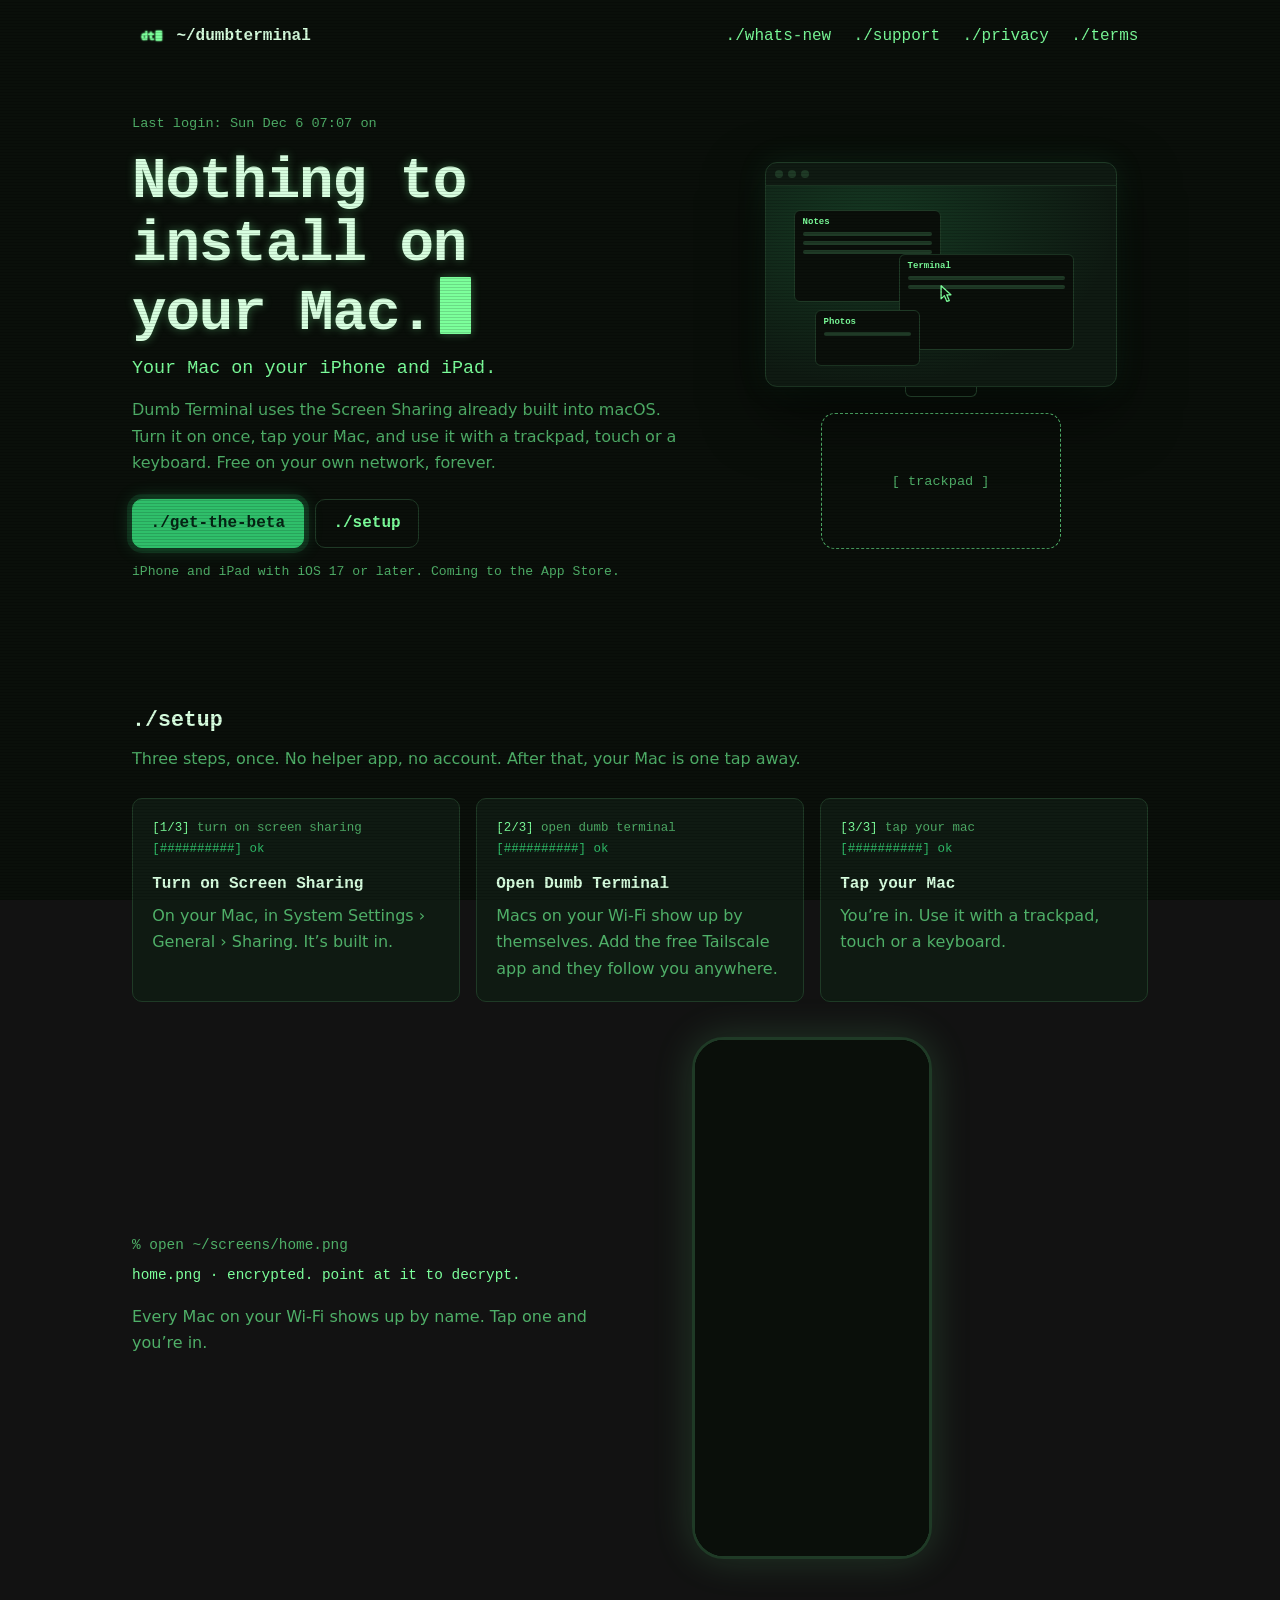
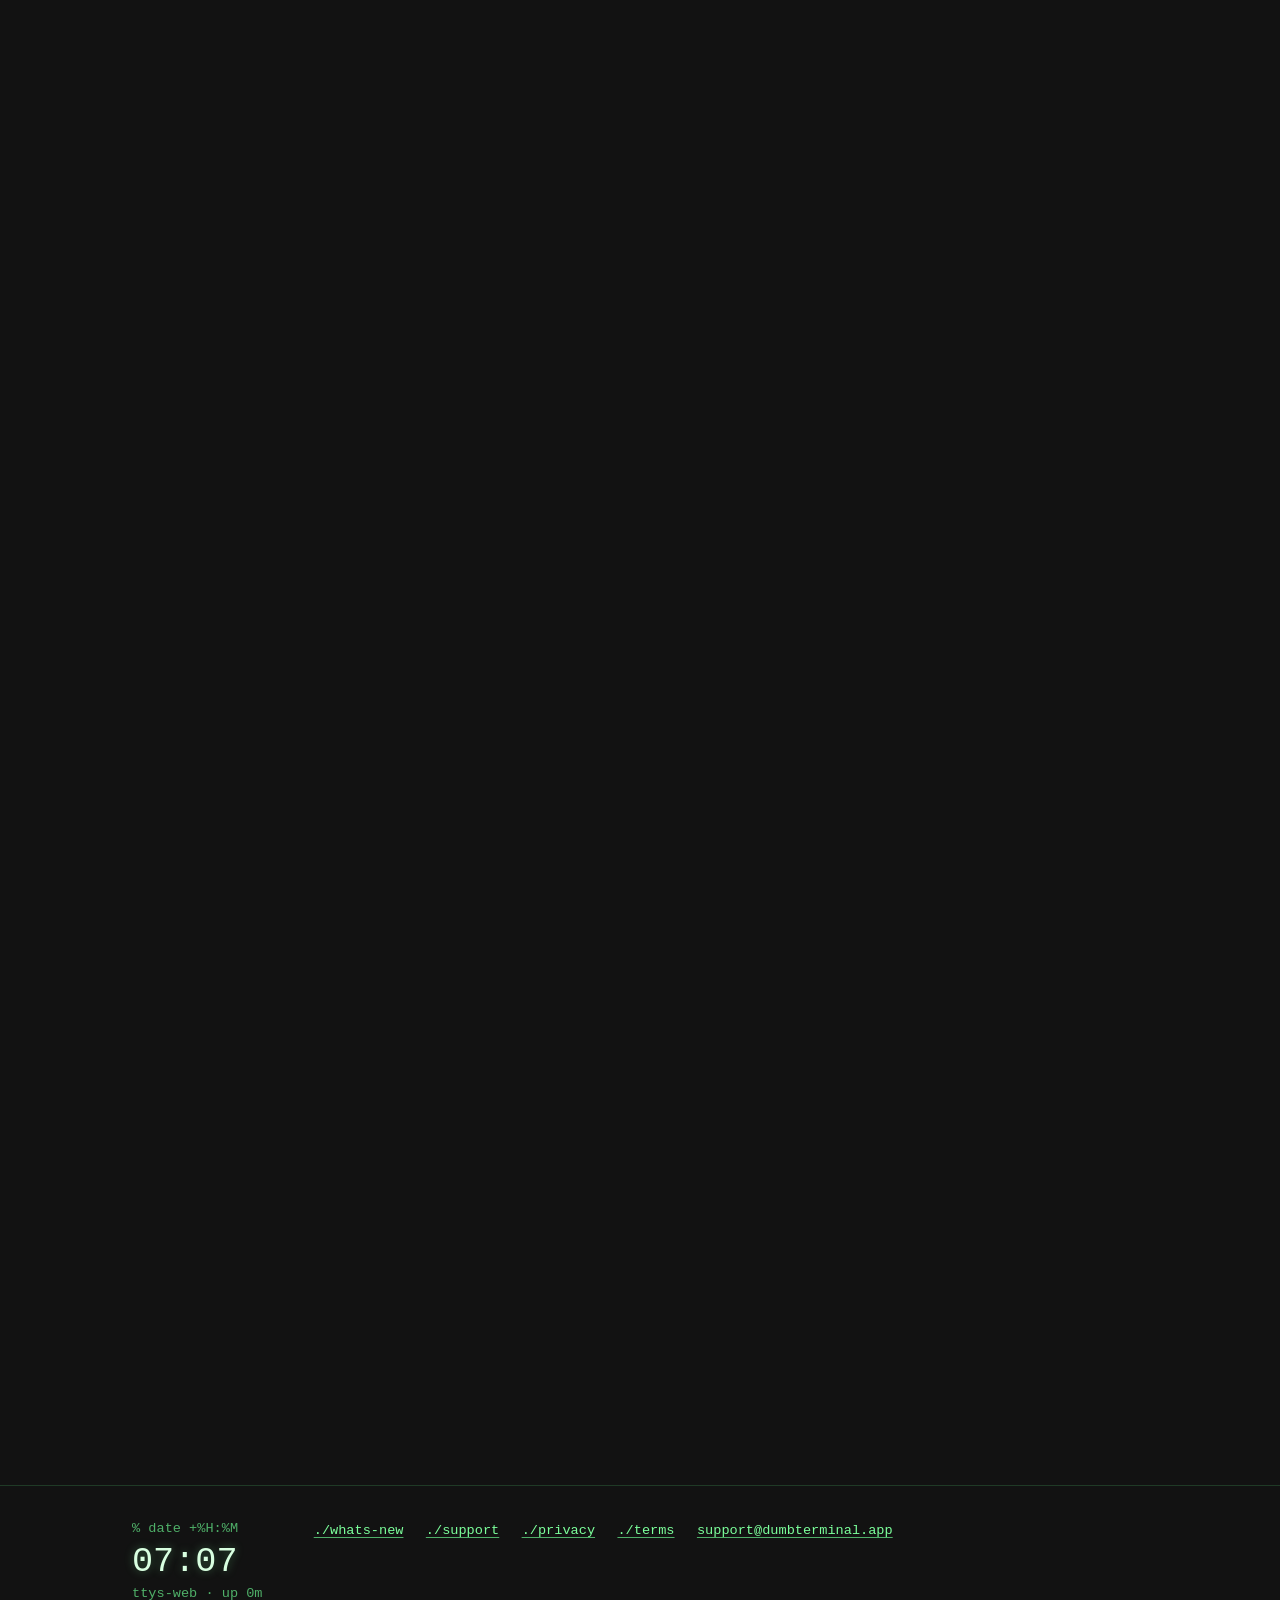
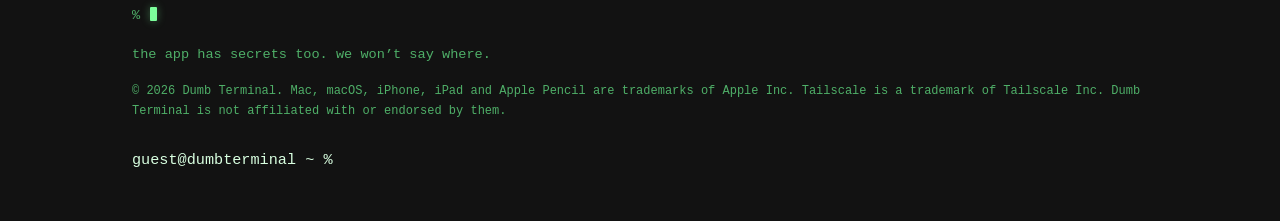
==== commit 8221db45: "Screenshots, the prompt at the end of the page, old eggs, odd pointer and sweep; shorter privacy and" ====
--- a/index.html
+++ b/index.html
@@ -18,6 +18,7 @@
 <script src="/shell.js" defer></script>
 <script src="/arcade.js" defer></script>
 <script src="/themes.js" defer></script>
+<script src="/screens.js" defer></script>
 </head>
 <body>
 <a class="skip" href="#main">Skip to content</a>
@@ -91,6 +92,41 @@
         <p>You’re in. Use it with a trackpad, touch or a keyboard.</p>
       </li>
     </ol>
+    <div class="split">
+      <div class="term">
+        <p class="dim">% open ~/screens/home.png</p>
+        <p data-decrypt-status>home.png · decrypted</p>
+        <p class="dim">Every Mac on your Wi-Fi shows up by name. Tap one and you’re in.</p>
+      </div>
+      <figure class="phone" data-decrypt>
+        <img src="/img/screens/home.jpg" width="540" height="1174" loading="lazy" decoding="async" alt="Dumb Terminal’s home screen: “Good evening”, three Macs nearby with the Studio Mac ready to open, and two more Macs listed under Away.">
+      </figure>
+    </div>
+  </section>
+
+  <section class="block wrap" id="tune">
+    <h2>./tune</h2>
+    <p class="lede">Five channels, all of them Dumb Terminal. Turn the knob.</p>
+    <div class="tv-row">
+      <div class="tv" data-tv>
+        <div class="tv-screen">
+          <img src="/img/screens/home.jpg" width="540" height="1174" loading="lazy" decoding="async" alt="Channel 3, home: your Macs, nearby and away, listed by name." data-tv-img>
+          <canvas class="tv-static" width="72" height="156" aria-hidden="true"></canvas>
+          <div class="tv-card" aria-hidden="true"><span>SIGNAL FOUND</span><span class="tv-card-box">press start</span></div>
+          <span class="tv-ch" aria-hidden="true" data-tv-ch>CH 03</span>
+        </div>
+        <button class="tv-knob" type="button" aria-label="Next channel" data-tv-next hidden></button>
+        <span class="tv-dial" aria-hidden="true"></span>
+      </div>
+      <ul class="channels" aria-label="Channels" hidden>
+        <li><button type="button" data-ch="3" aria-pressed="true">CH 03 · home</button><span class="what">Your Macs, nearby and away, by name.</span></li>
+        <li><button type="button" data-ch="4" aria-pressed="false">CH 04 · session</button><span class="what">Your Mac’s screen above a trackpad.</span></li>
+        <li><button type="button" data-ch="5" aria-pressed="false">CH 05 · status</button><span class="what">Every Mac at a glance: where it is, when you used it.</span></li>
+        <li><button type="button" data-ch="6" aria-pressed="false">CH 06 · config</button><span class="what">Settings, written like a config file.</span></li>
+        <li><button type="button" data-ch="7" aria-pressed="false">CH 07 · away</button><span class="what">Set it up once, then reach your Macs from anywhere.</span></li>
+      </ul>
+      <p class="sr-only" aria-live="polite" data-tv-say></p>
+    </div>
   </section>
 
   <section class="block wrap" id="access">
@@ -120,14 +156,25 @@
         </ul>
       </div>
     </div>
+    <div class="split">
+      <div class="term">
+        <p class="dim">% curl -O dumbterminal.app/away.png</p>
+        <p data-modem-line>away.png · 82K received</p>
+        <p class="dim" data-modem-note>(it’s quicker in the app. promise.)</p>
+        <p class="dim">Away from home, Dumb Terminal walks you through Tailscale once. After that your Macs answer from anywhere.</p>
+      </div>
+      <figure class="phone" data-modem>
+        <img src="/img/screens/away.jpg" width="540" height="1174" loading="lazy" decoding="async" alt="The Away setup screen: a three-step checklist for reaching your Macs away from home with the free Tailscale app.">
+      </figure>
+    </div>
   </section>
 
   <section class="block wrap" id="beta">
     <div class="panel beta">
       <h2>./beta</h2>
       <p>Try the newest Dumb Terminal before it reaches the App Store. Away Access is included during the beta. Install Apple’s TestFlight app, then open the invite on your iPhone or iPad.</p>
-      <!-- When the public TestFlight link exists: put it in href below and remove "hidden"; then remove the "opening soon" line. -->
-      <p><a class="button" href="https://testflight.apple.com/" data-testflight hidden>./join-the-beta</a></p>
+      <!-- To open the beta: turn the public link on in TestFlight, remove "hidden" below, and remove the "opening soon" line. -->
+      <p><a class="button" href="https://testflight.apple.com/join/SDDhRjzf" data-testflight hidden>./join-the-beta</a></p>
       <p class="soon"><span class="warn">beta opening soon.</span> Want in early? Email <a href="/support/" data-mail="support">support [at] dumbterminal [dot] app</a>.</p>
     </div>
   </section>
@@ -200,6 +247,7 @@
     </nav>
     <p class="secret">the app has secrets too. we won’t say where.</p>
     <p class="legal">© 2026 Dumb Terminal. Mac, macOS, iPhone, iPad and Apple Pencil are trademarks of Apple Inc. Tailscale is a trademark of Tailscale Inc. Dumb Terminal is not affiliated with or endorsed by them.</p>
+    <p class="tail" data-tail aria-hidden="true">guest@dumbterminal ~ % <span class="cursor"></span></p>
   </div>
 </footer>
 </body>
--- a/style.css
+++ b/style.css
@@ -302,3 +302,71 @@
 @keyframes tube-light { 0% { opacity: 1; clip-path: inset(49.5% 0 49.5% 0); } 100% { opacity: 0; clip-path: inset(0 0 0 0); } }
 .trail { position: fixed; z-index: 96; width: 7px; height: 7px; margin: -3px 0 0 -3px; border-radius: 50%; pointer-events: none;
          background: #FF3CC8; box-shadow: 0 0 8px #FF3CC8, 0 0 3px #3CF2FF; transition: opacity 0.35s, transform 0.35s; }
+
+/* ---- Screenshots: a phone frame, the decrypt on the home screen, the slow modem, the channel-flip TV ---- */
+.split { max-width: 50rem; display: grid; grid-template-columns: 1fr auto; gap: 1.5rem 2.5rem; align-items: center; margin-top: 2.2rem; }
+@media (max-width: 640px) { .split { grid-template-columns: 1fr; justify-items: center; } .split .term { justify-self: stretch; } }
+.term p { font-family: var(--mono); font-size: 0.9rem; margin: 0 0 0.35rem; }
+.term p:last-child { font-family: var(--body); font-size: 1rem; margin-top: 1rem; max-width: 30rem; }
+.phone { position: relative; margin: 0; width: clamp(200px, 62vw, 240px); aspect-ratio: 540 / 1174; border-radius: 32px; overflow: hidden;
+         border: 3px solid var(--line); background: #000; box-shadow: 0 0 40px color-mix(in srgb, var(--text) 16%, transparent); }
+.phone img, .tv-screen img { width: 100%; height: 100%; object-fit: cover; }
+.scramble { position: absolute; inset: 0; margin: 0; padding: 6px 8px; background: var(--bg); color: var(--accent);
+            font: 11px/13px var(--mono); white-space: pre; overflow: hidden; }
+.scan { position: absolute; left: 0; right: 0; height: 2px; background: var(--text); box-shadow: 0 0 12px 3px var(--text); }
+.modem-cover { position: absolute; left: 0; right: 0; bottom: 0; background: repeating-linear-gradient(0deg, var(--bg) 0 3px, var(--panel) 3px 6px); }
+.modem-bar { position: absolute; left: 0; height: 4px; background: var(--accent); }
+
+.tv-row { display: grid; grid-template-columns: auto 1fr; gap: 1.5rem 2.5rem; align-items: center; margin-top: 2rem; }
+@media (max-width: 700px) { .tv-row { grid-template-columns: 1fr; justify-items: center; } .channels { justify-self: stretch; } }
+.tv { position: relative; background: var(--panel); border: 2px solid var(--line); border-radius: 24px; padding: 16px 58px 16px 16px; }
+.tv-screen { position: relative; width: clamp(180px, 56vw, 240px); aspect-ratio: 540 / 1174; border-radius: 26px / 16px; overflow: hidden; background: #000; }
+.tv-screen::after { content: ""; position: absolute; inset: 0; pointer-events: none;
+  background: repeating-linear-gradient(0deg, rgba(0, 0, 0, 0.3) 0 2px, transparent 2px 4px), radial-gradient(ellipse at center, transparent 55%, rgba(0, 0, 0, 0.55)); }
+.tv-static { position: absolute; inset: 0; width: 100%; height: 100%; image-rendering: pixelated; opacity: 0; }
+.tv.tuning .tv-static, .tv.ch0 .tv-static { opacity: 1; }
+.tv.roll img { animation: roll 0.34s steps(6); }
+@keyframes roll { from { transform: translateY(-14%); filter: brightness(1.8); } to { transform: none; filter: none; } }
+.tv-card { position: absolute; inset: 0; display: none; flex-direction: column; align-items: center; justify-content: center; gap: 0.8rem;
+  font: 1rem var(--mono); color: var(--bg); text-transform: uppercase;
+  background: linear-gradient(90deg, var(--bright) 0 16%, var(--text) 16% 33%, var(--accent) 33% 50%, var(--dim) 50% 67%, var(--line) 67% 84%, var(--panel) 84%); }
+.tv-card span { background: var(--bg); color: var(--text); padding: 0.2rem 0.5rem; }
+.tv-card .tv-card-box { border: 2px solid var(--text); text-transform: none; }
+.tv.found .tv-card { display: flex; }
+.tv-ch { position: absolute; top: 10px; right: 14px; z-index: 2; font: 1.25rem var(--mono); color: var(--text); text-shadow: 0 0 8px var(--text); }
+.tv-knob { position: absolute; right: 12px; top: 30px; width: 34px; height: 34px; padding: 0; border-radius: 50%; border: 2px solid var(--dim);
+  background: var(--bg); transform: rotate(var(--turn, 0deg)); transition: transform 0.25s ease; }
+.tv-knob::before { content: ""; position: absolute; left: 50%; top: 3px; width: 2px; height: 12px; margin-left: -1px; background: var(--text); }
+.tv-knob:hover { border-color: var(--text); }
+.tv-dial { position: absolute; right: 16px; top: 84px; width: 26px; height: 26px; border-radius: 50%; border: 2px solid var(--line); }
+.channels { list-style: none; padding: 0; margin: 0; font-family: var(--mono); }
+.channels li { margin-bottom: 0.55rem; }
+.channels button { background: none; border: 0; padding: 0.1rem 0.35rem; color: var(--text); font: inherit; font-size: 0.95rem; }
+.channels button:hover, .channels button[aria-pressed="true"] { background: var(--text); color: var(--bg); }
+.channels .what { display: block; padding-left: 0.35rem; color: var(--dim); font: 0.9rem/1.4 var(--body); }
+@media (prefers-reduced-motion: reduce) { .tv.roll img { animation: none; } .tv-knob { transition: none; } }
+
+/* ---- The prompt at the end of the page, and the old-games panic ---- */
+.tail { grid-column: 1 / -1; margin: 0.6rem 0 0; font: 0.95rem/1.5 var(--mono); color: var(--text); }
+.tail .shell-log { max-height: 18rem; overflow-y: auto; padding: 0; white-space: pre-wrap; }
+.tail .shell-log .dim, .tail .shell-log .echo { color: var(--dim); }
+.tail .shell-log .err { color: var(--error); }
+.tail .shell-line { padding: 0; }
+.tail .ps1, .shell .ps1 { white-space: pre; }
+.glitch { animation: glitch 0.34s steps(2) 6; }
+@keyframes glitch {
+  0% { transform: translate(0); filter: none; }
+  50% { transform: translate(3px, -2px); filter: hue-rotate(80deg) contrast(1.4); }
+  100% { transform: translate(-2px, 1px); }
+}
+
+/* The occasional sweep down the screen (site.js). Never with Reduce Motion. */
+.sweep { position: fixed; left: 0; right: 0; top: 0; height: 3px; z-index: 95; pointer-events: none;
+  background: var(--bright); box-shadow: 0 0 10px 3px var(--text), 0 0 36px 10px color-mix(in srgb, var(--text) 45%, transparent);
+  animation: sweep 1.5s linear forwards; }
+.sweep::before { content: ""; position: absolute; left: 0; right: 0; bottom: 3px; height: 70px;
+  background: linear-gradient(to top, color-mix(in srgb, var(--text) 18%, transparent), transparent); }
+@keyframes sweep { 0% { transform: translateY(-80px); opacity: 0; } 6% { opacity: 1; } 94% { opacity: 1; } 100% { transform: translateY(100vh); opacity: 0; } }
+@media (prefers-reduced-motion: reduce) { .sweep { display: none; } }
+.foot-grid > * { min-width: 0; }
+.tail .shell-line input { width: 100%; }
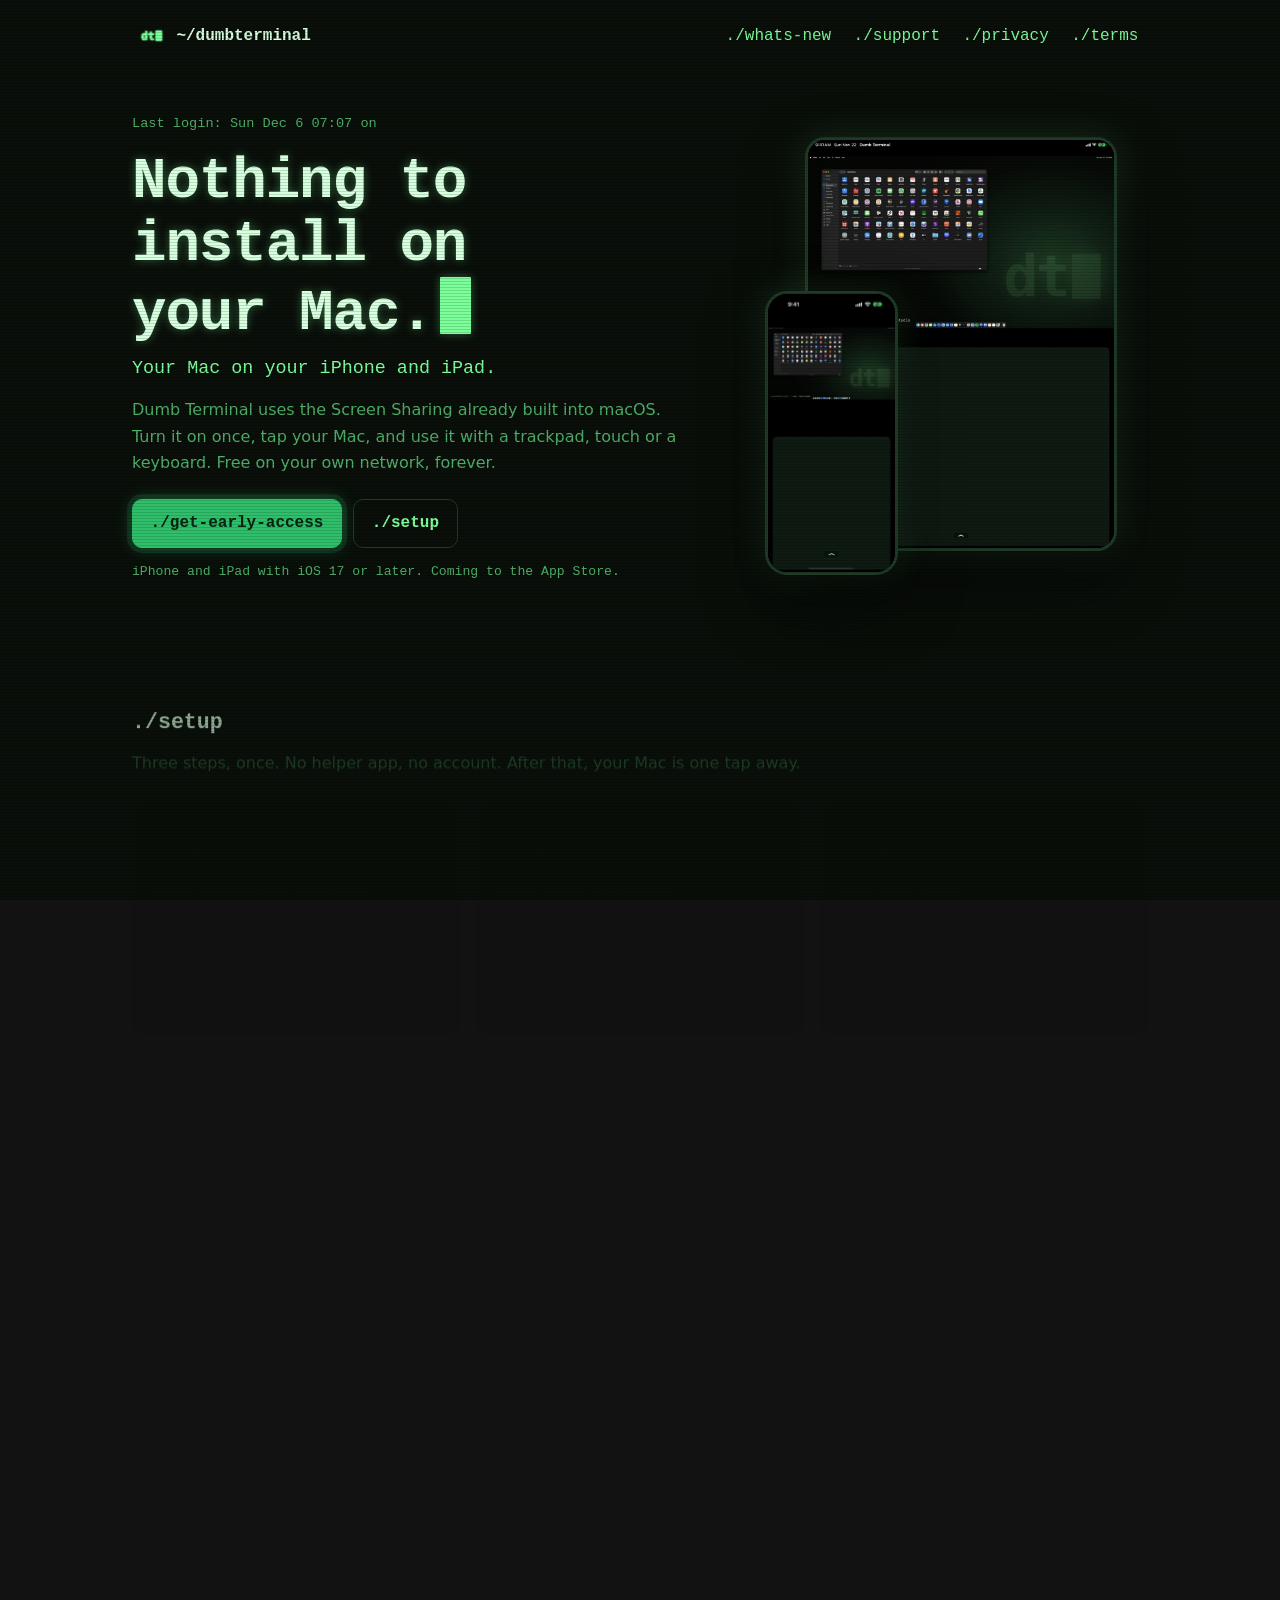
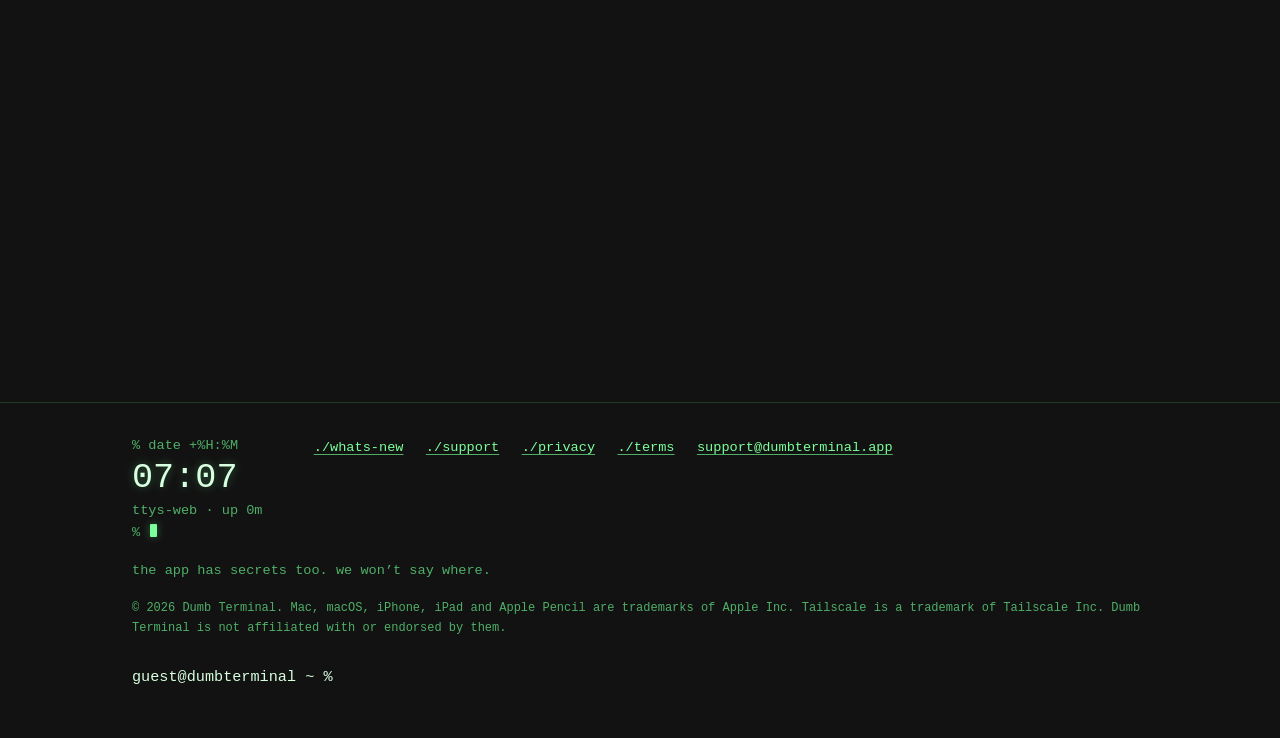
==== commit 66d45b56: "Deploy dumbterminal main 313cc50: beta button fix, app in the hero, share tags, 404, Phosphor screen" ====
--- a/index.html
+++ b/index.html
@@ -9,6 +9,18 @@
 <meta name="color-scheme" content="dark">
 <title>Dumb Terminal: your Mac on your iPhone and iPad</title>
 <meta name="description" content="Nothing to install on your Mac. Dumb Terminal puts your Mac on your iPhone and iPad using the Screen Sharing built into macOS. Free on your own network.">
+<link rel="canonical" href="https://dumbterminal.app/">
+<meta property="og:type" content="website">
+<meta property="og:site_name" content="Dumb Terminal">
+<meta property="og:title" content="Dumb Terminal: your Mac on your iPhone and iPad">
+<meta property="og:description" content="Nothing to install on your Mac. Dumb Terminal puts your Mac on your iPhone and iPad using the Screen Sharing built into macOS. Free on your own network.">
+<meta property="og:url" content="https://dumbterminal.app/">
+<meta property="og:image" content="https://dumbterminal.app/img/share.jpg">
+<meta property="og:image:width" content="1200">
+<meta property="og:image:height" content="630">
+<meta property="og:image:alt" content="Dumb Terminal: a Mac desktop on an iPad and an iPhone, each above a trackpad.">
+<meta name="twitter:card" content="summary_large_image">
+<!-- At launch (once the App Store listing is live): <meta name="apple-itunes-app" content="app-id=6838130064"> -->
 <link rel="icon" href="/img/icon.png">
 <link rel="apple-touch-icon" href="/img/icon.png">
 <link rel="stylesheet" href="/style.css">
@@ -48,27 +60,30 @@
       <pre class="boot" aria-hidden="true"></pre>
       <h1>Nothing to install on your&nbsp;Mac.<button class="cursor" type="button" data-shell aria-label="Open the command line"></button></h1>
       <p class="tagline">Your Mac on your iPhone and iPad.</p>
+    </div>
+    <div class="devices">
+      <figure class="device ipad">
+        <img src="/img/screens/ipad-session.jpg" width="900" height="1200" decoding="async" fetchpriority="high" alt="Dumb Terminal on iPad: a Mac’s desktop fills the top of the screen, with a large trackpad below it.">
+      </figure>
+      <figure class="device iphone">
+        <img src="/img/screens/session.jpg" width="540" height="1174" decoding="async" alt="Dumb Terminal on iPhone: the same Mac desktop above a trackpad.">
+      </figure>
+      <!-- When an open iPhone Duo screenshot exists, save it as /img/screens/duo-session.jpg and add:
+      <figure class="device duo">
+        <img src="/img/screens/duo-session.jpg" width="WIDTH" height="HEIGHT" decoding="async" alt="Dumb Terminal on an open iPhone Duo: the Mac desktop above a keyboard and trackpad, like a small laptop.">
+      </figure>
+      -->
+    </div>
+    <div class="hero-more">
       <p class="sub">Dumb Terminal uses the Screen Sharing already built into macOS. Turn it on once, tap your Mac, and use it with a trackpad, touch or a keyboard. Free on your own network, forever.</p>
       <p class="actions">
-        <a class="button" href="#beta">./get-the-beta</a>
+        <!-- When the public beta opens: label this ./get-the-beta. At launch: point it at the App Store. -->
+        <a class="button" href="#beta">./get-early-access</a>
         <a class="button ghost" href="#setup">./setup</a>
       </p>
-      <!-- At launch: remove "hidden" so the App Store badge shows, and point the ./get-the-beta button at it. -->
+      <!-- At launch: remove "hidden" so the App Store badge shows, and uncomment the Smart App Banner in <head>. -->
       <a class="store" href="https://apps.apple.com/app/id6838130064" hidden><img src="/img/app-store-badge.png" alt="Download on the App Store" width="185" height="55"></a>
       <p class="note">iPhone and iPad with iOS 17 or later. Coming to the App Store.</p>
-    </div>
-    <div class="toy" aria-hidden="true">
-      <div class="mini">
-        <div class="mini-bar"><i></i><i></i><i></i></div>
-        <div class="mini-desk">
-          <div class="win w1"><b>Notes</b><span></span><span></span><span></span></div>
-          <div class="win w2"><b>Terminal</b><span></span><span></span></div>
-          <div class="win w3"><b>Photos</b><span></span></div>
-          <svg class="mini-pointer" viewBox="0 0 14 22" width="12" height="18"><path d="M1 1v16l4-4 3 7 3-1-3-7h5z"/></svg>
-        </div>
-      </div>
-      <div class="mini-stand"></div>
-      <div class="pad">[ trackpad ]</div>
     </div>
   </section>
 
@@ -84,7 +99,7 @@
       <li class="step">
         <p class="log"><span class="n">[2/3]</span> open dumb terminal <span class="bar" data-bar>[##########] ok</span></p>
         <h3>Open Dumb Terminal</h3>
-        <p>Macs on your Wi-Fi show up by themselves. Add the free Tailscale app and they follow you anywhere.</p>
+        <p>Macs on your Wi-Fi show up by themselves. Add the free Tailscale app and Root Access, and they follow you anywhere.</p>
       </li>
       <li class="step">
         <p class="log"><span class="n">[3/3]</span> tap your mac <span class="bar" data-bar>[##########] ok</span></p>
@@ -131,7 +146,7 @@
 
   <section class="block wrap" id="access">
     <h2>./access</h2>
-    <p class="lede">Everything works on your own network for free, forever. Buy Root Access once when you want your Mac on the go.</p>
+    <p class="lede">Using your Mac on your own network is free, forever. Buy Root Access once when you want your Mac on the go.</p>
     <div class="plans">
       <div class="panel plan">
         <p class="cmd">$ cat free.txt</p>
@@ -139,19 +154,19 @@
         <p class="price">Free forever · no account</p>
         <ul class="check">
           <li>Every Mac on your Wi-Fi, found automatically</li>
-          <li>Trackpad, touch, keyboard, wake, Siri and widgets</li>
+          <li>Trackpad, touch, keyboard, wake and widgets</li>
         </ul>
       </div>
       <div class="panel plan root">
         <p class="cmd"># cat root-access.txt</p>
         <h3>Root Access, from anywhere</h3>
-        <p class="price">One-time purchase · 1 week free · no subscription</p>
+        <p class="price">One-time purchase · no subscription · try Away Access free for a week</p>
         <ul class="check">
           <li>Reach your Mac from any network over Tailscale</li>
-          <li>Straight to your Mac, never through our servers</li>
-          <li>Yours for good, on every device with your Apple Account</li>
+          <li>Mac to device, never through our servers</li>
+          <li>Every theme, without hunting for them</li>
+          <li>Yours for good, on every device with your Apple Account, and shared with your family</li>
           <li>Needs the free Tailscale app on your Mac and device</li>
-          <li>A few surprises we won’t spoil</li>
           <li>Price shown in the App Store before you buy</li>
         </ul>
       </div>
@@ -173,15 +188,35 @@
     <div class="panel beta">
       <h2>./beta</h2>
       <p>Try the newest Dumb Terminal before it reaches the App Store. Away Access is included during the beta. Install Apple’s TestFlight app, then open the invite on your iPhone or iPad.</p>
-      <!-- To open the beta: turn the public link on in TestFlight, remove "hidden" below, and remove the "opening soon" line. -->
-      <p><a class="button" href="https://testflight.apple.com/join/SDDhRjzf" data-testflight hidden>./join-the-beta</a></p>
-      <p class="soon"><span class="warn">beta opening soon.</span> Want in early? Email <a href="/support/" data-mail="support">support [at] dumbterminal [dot] app</a>.</p>
+      <p class="soon"><span class="warn">public beta opening soon.</span> Want in before that? Ask for a TestFlight invite.</p>
+      <!-- To open the public beta: turn the link on in TestFlight, remove "hidden" from ./join-the-beta, and remove
+           ./ask-for-an-invite and the "opening soon" line above. -->
+      <p class="actions">
+        <a class="button" href="https://testflight.apple.com/join/SDDhRjzf" data-testflight hidden>./join-the-beta</a>
+        <a class="button" href="/support/" data-mail="support" data-subject="Dumb Terminal beta invite">./ask-for-an-invite</a>
+      </p>
     </div>
   </section>
 
   <section class="block wrap" id="features">
     <h2>man dumbterminal</h2>
     <p class="lede">The gestures and keys you already know, on the screen in your hand.</p>
+    <div class="try">
+      <p class="dim" aria-hidden="true">% try the trackpad</p>
+      <div class="toy" aria-hidden="true">
+        <div class="mini">
+          <div class="mini-bar"><i></i><i></i><i></i></div>
+          <div class="mini-desk">
+            <div class="win w1"><b>Notes</b><span></span><span></span><span></span></div>
+            <div class="win w2"><b>Terminal</b><span></span><span></span></div>
+            <div class="win w3"><b>Photos</b><span></span></div>
+            <svg class="mini-pointer" viewBox="0 0 14 22" width="12" height="18"><path d="M1 1v16l4-4 3 7 3-1-3-7h5z"/></svg>
+          </div>
+        </div>
+        <div class="mini-stand"></div>
+        <div class="pad">[ trackpad ]</div>
+      </div>
+    </div>
     <div class="features">
       <div class="feature">
         <h3>A real trackpad</h3>
@@ -189,7 +224,7 @@
       </div>
       <div class="feature">
         <h3>Mac keys and shortcuts</h3>
-        <p>⌘ ⌥ ⌃ ⇧, Esc and arrows above the keyboard, plus one-tap Spotlight, Mission Control and shortcuts of your own. Or bring a keyboard, mouse or Apple Pencil.</p>
+        <p>⌘ ⌥ ⌃ ⇧, Esc and arrows above the keyboard, plus one-tap Spotlight, Mission Control and shortcuts of your own. Or bring a keyboard, and on iPad a mouse or Apple Pencil.</p>
       </div>
       <div class="feature">
         <h3>Mac gestures</h3>
@@ -201,11 +236,11 @@
       </div>
       <div class="feature">
         <h3>Wakes your Mac</h3>
-        <p>Wake a sleeping Mac with one tap, or let Dumb Terminal wake the one you used last as it opens.</p>
-      </div>
-      <div class="feature">
-        <h3>Siri, Shortcuts and widgets</h3>
-        <p>“Wake my Mac.” Ask Siri to wake, check or open your Mac, or put it on your Home Screen and Lock Screen.</p>
+        <p>Wake a sleeping Mac on your network with one tap, or let Dumb Terminal wake the one you used last as it opens.</p>
+      </div>
+      <div class="feature">
+        <h3>Widgets</h3>
+        <p>Put your Macs on your Home Screen and Lock Screen. One tap opens a Mac, another wakes it.</p>
       </div>
       <div class="feature">
         <h3>A laptop on a foldable</h3>
@@ -224,7 +259,7 @@
 
   <section class="block wrap" id="privacy">
     <div class="panel private">
-      <h2>No account. No server.</h2>
+      <h2>No sign-up. No server of ours.</h2>
       <p>Dumb Terminal is built on the Screen Sharing that Apple puts in every Mac, so there is nothing to install there and nothing to sign up for. The picture and your typing travel between your own devices, on your Wi-Fi or your own Tailscale network; none of it passes through computers run by Dumb Terminal. No ads, no tracking. Saved passwords stay on your device, behind Face ID if you like, and your list of Macs syncs only through your own iCloud.</p>
     </div>
   </section>
--- a/style.css
+++ b/style.css
@@ -23,6 +23,8 @@
 }
 
 * { box-sizing: border-box; }
+/* `hidden` always wins, even over a class that sets display (a hidden .button once showed on the live site). */
+[hidden] { display: none !important; }
 html { -webkit-text-size-adjust: 100%; scroll-behavior: smooth; }
 body {
   margin: 0; min-height: 100vh; overflow-x: hidden;
@@ -31,7 +33,9 @@
   font: 16px/1.65 var(--body);
 }
 @media (pointer: fine) {
-  body, a, button, summary, label { cursor: var(--cursor); }
+  body { cursor: var(--cursor); }
+  /* Things you can click keep the hand, in every theme, so they read as clickable. */
+  a, button, summary, label { cursor: pointer; }
   input, textarea { cursor: text; }
 }
 /* Faint scanlines over everything, like an old tube. */
@@ -88,9 +92,25 @@
   .nav-wide { display: flex; }
 }
 
-/* Hero */
-.hero { display: grid; grid-template-columns: 1.15fr 0.85fr; gap: 2.5rem; align-items: center; padding-top: 2.5rem; padding-bottom: 3rem; }
-@media (max-width: 860px) { .hero { grid-template-columns: 1fr; padding-top: 1rem; } }
+/* Hero: the words, then the app on an iPad and an iPhone. On a phone the devices sit between the headline and the
+   paragraph, so the first screen shows the app. */
+.hero { display: grid; grid-template-columns: 1.15fr 0.85fr; grid-template-areas: "copy devices" "more devices";
+        grid-template-rows: auto 1fr; column-gap: 2.5rem; align-items: end; padding-top: 2.5rem; padding-bottom: 3rem; }
+.hero-copy { grid-area: copy; }
+.hero-more { grid-area: more; align-self: start; position: relative; z-index: 1; } /* above the devices' shadow */
+@media (max-width: 860px) {
+  .hero { grid-template-columns: 1fr; grid-template-areas: "copy" "devices" "more"; grid-template-rows: none; padding-top: 1rem; }
+}
+.devices { grid-area: devices; align-self: center; position: relative; margin: 0 auto; width: min(100%, 22rem);
+           padding: 0 0 1.5rem 2.5rem; }
+@media (max-width: 860px) { .devices { width: min(100%, 19rem); margin: 0.8rem auto 1.4rem; padding: 0 0 1.2rem 2rem; } }
+.device { margin: 0; background: #000; border: 3px solid var(--line); overflow: hidden;
+          box-shadow: 0 25px 60px rgba(0, 0, 0, 0.55), 0 0 36px color-mix(in srgb, var(--text) 14%, transparent); }
+.device img { display: block; width: 100%; height: auto; }
+.device.ipad { border-radius: 20px; }
+.device.iphone { position: absolute; left: 0; bottom: 0; width: 38%; border-radius: 22px; }
+/* The open iPhone Duo, when its screenshot exists: front right, opposite the iPhone. */
+.device.duo { position: absolute; right: -6%; bottom: 0; width: 46%; border-radius: 16px; }
 .boot { margin: 0 0 1rem; min-height: 0; color: var(--dim); font-size: 0.85rem; line-height: 1.55; white-space: pre-wrap; }
 .boot:empty { display: none; }
 .boot .hi { color: var(--text); }
@@ -108,7 +128,9 @@
 .store img { height: 50px; width: auto; margin-bottom: 0.6rem; }
 .note { font-size: 0.82rem; }
 
-/* The toy: a tiny Mac above a dashed trackpad */
+/* The toy: a tiny Mac above a dashed trackpad, under man dumbterminal */
+.try { margin: 1.6rem 0 0.4rem; }
+.try > .dim { font-family: var(--mono); font-size: 0.85rem; margin: 0 0 0.8rem; text-align: center; }
 .toy { display: flex; flex-direction: column; align-items: center; user-select: none; -webkit-user-select: none; }
 .mini { width: min(100%, 22rem); background: var(--panel); border: 1px solid var(--line); border-radius: 12px; overflow: hidden;
         box-shadow: 0 25px 60px rgba(0, 0, 0, 0.55), 0 0 30px color-mix(in srgb, var(--accent) 12%, transparent); }
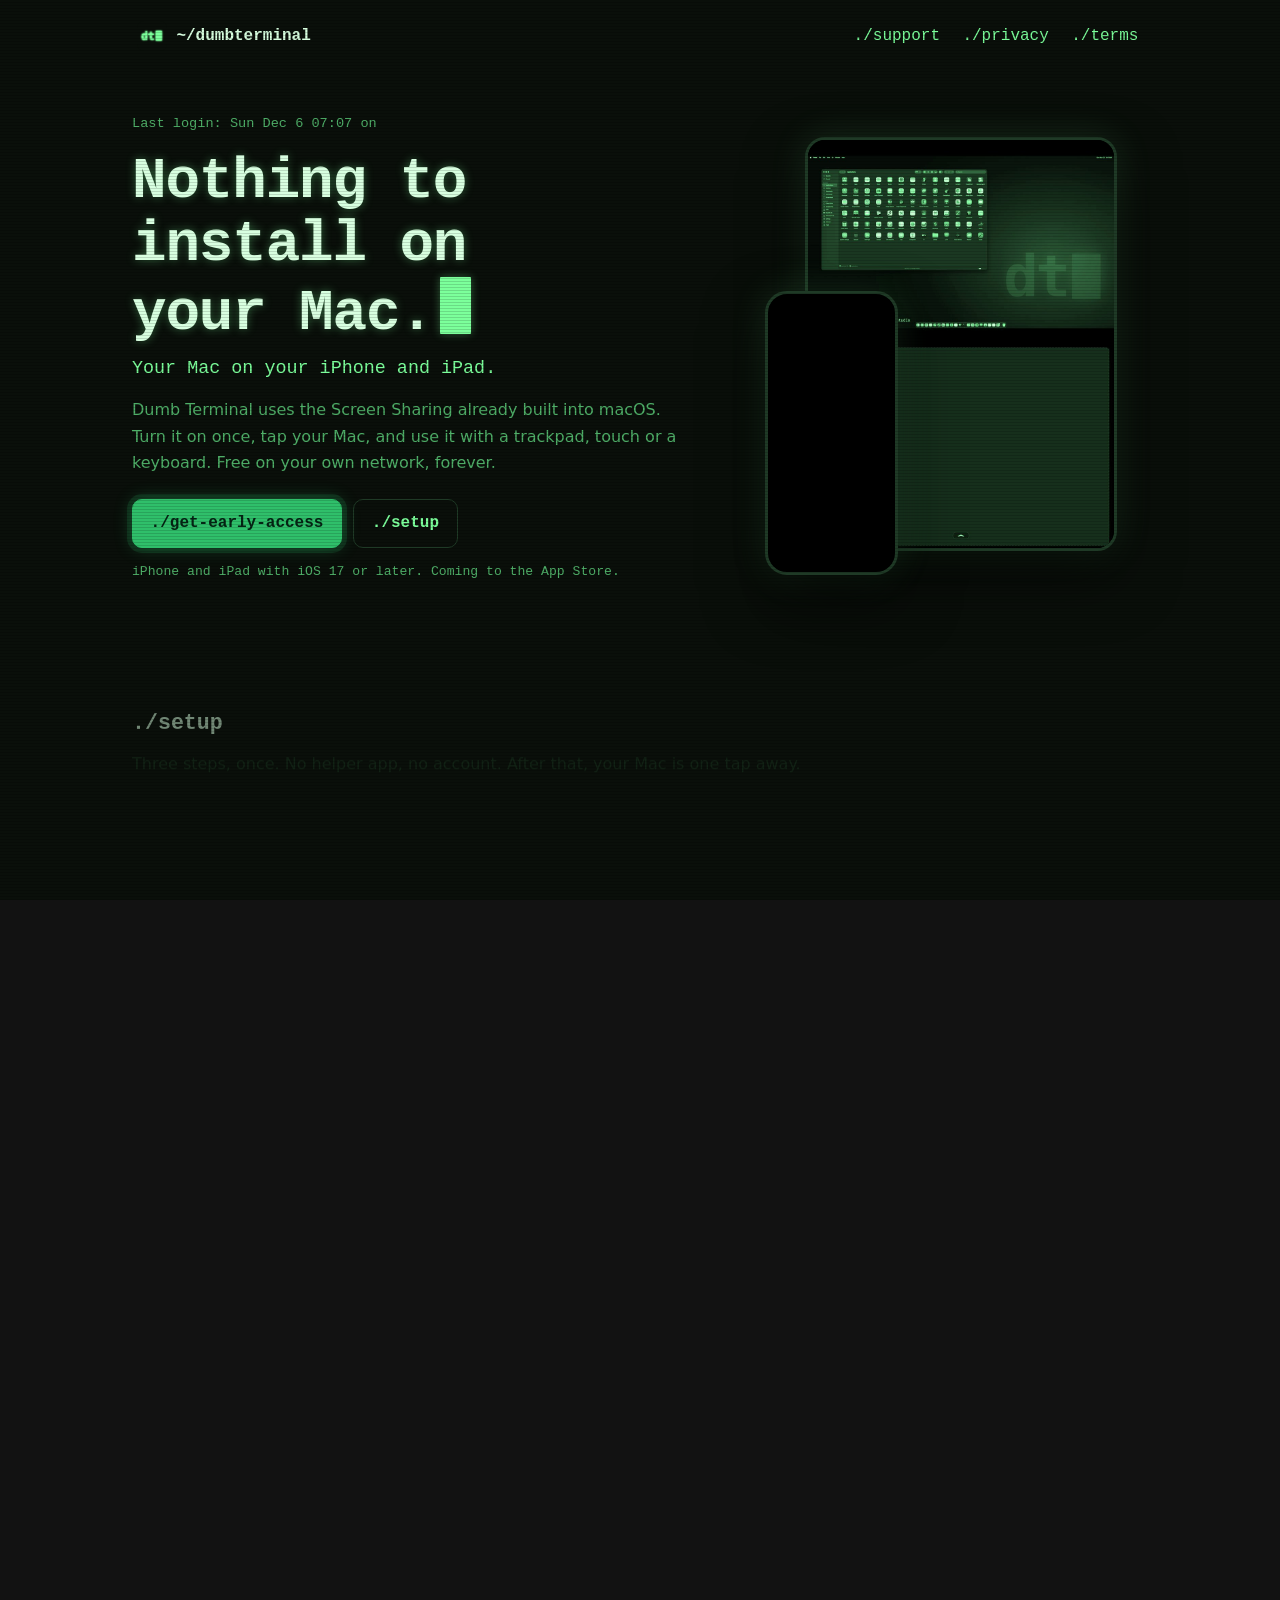
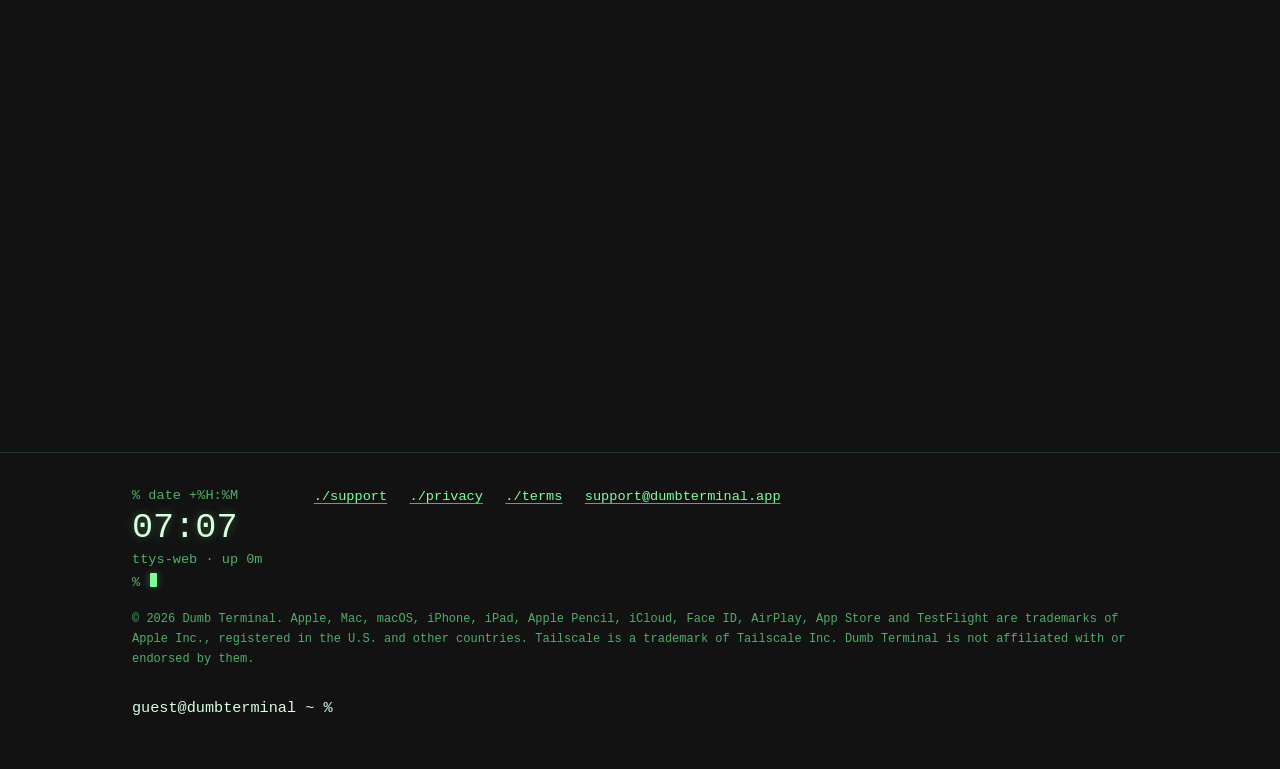
==== commit 659bbdbc: "Deploy site from dumbterminal main 6a9162f: launch-ready site, no What's new Co-Authored-By: Claude " ====
--- a/index.html
+++ b/index.html
@@ -38,7 +38,6 @@
 <header class="top wrap">
   <a class="brand" href="/"><img src="/img/icon.png" alt="" width="30" height="30"><span>~/dumbterminal</span></a>
   <nav class="nav-wide" aria-label="Site">
-    <a href="/releases/">./whats-new</a>
     <a href="/support/">./support</a>
     <a href="/privacy/">./privacy</a>
     <a href="/terms/">./terms</a>
@@ -46,7 +45,6 @@
   <details class="menu">
     <summary>menu</summary>
     <nav class="nav" aria-label="Site menu">
-      <a href="/releases/">./whats-new</a>
       <a href="/support/">./support</a>
       <a href="/privacy/">./privacy</a>
       <a href="/terms/">./terms</a>
@@ -99,7 +97,7 @@
       <li class="step">
         <p class="log"><span class="n">[2/3]</span> open dumb terminal <span class="bar" data-bar>[##########] ok</span></p>
         <h3>Open Dumb Terminal</h3>
-        <p>Macs on your Wi-Fi show up by themselves. Add the free Tailscale app and Root Access, and they follow you anywhere.</p>
+        <p>Macs on your Wi-Fi show up by themselves. Add Tailscale (free for personal use) and Root Access, and they follow you anywhere.</p>
       </li>
       <li class="step">
         <p class="log"><span class="n">[3/3]</span> tap your mac <span class="bar" data-bar>[##########] ok</span></p>
@@ -114,20 +112,20 @@
         <p class="dim">Every Mac on your Wi-Fi shows up by name. Tap one and you’re in.</p>
       </div>
       <figure class="phone" data-decrypt>
-        <img src="/img/screens/home.jpg" width="540" height="1174" loading="lazy" decoding="async" alt="Dumb Terminal’s home screen: “Good evening”, three Macs nearby with the Studio Mac ready to open, and two more Macs listed under Away.">
+        <img src="/img/screens/home.jpg" width="540" height="1174" loading="lazy" decoding="async" alt="Dumb Terminal’s home screen: “good evening”, three Macs nearby, a line to resume the Studio Mac, and two more Macs listed under ~/macs/away.">
       </figure>
     </div>
   </section>
 
   <section class="block wrap" id="tune">
     <h2>./tune</h2>
-    <p class="lede">Five channels, all of them Dumb Terminal. Turn the knob.</p>
+    <p class="lede">Four channels, all of them Dumb Terminal. Turn the knob.</p>
     <div class="tv-row">
       <div class="tv" data-tv>
         <div class="tv-screen">
           <img src="/img/screens/home.jpg" width="540" height="1174" loading="lazy" decoding="async" alt="Channel 3, home: your Macs, nearby and away, listed by name." data-tv-img>
           <canvas class="tv-static" width="72" height="156" aria-hidden="true"></canvas>
-          <div class="tv-card" aria-hidden="true"><span>SIGNAL FOUND</span><span class="tv-card-box">press start</span></div>
+          <div class="tv-card" aria-hidden="true"><span>SIGNAL FOUND</span><span class="tv-card-box">prism</span></div>
           <span class="tv-ch" aria-hidden="true" data-tv-ch>CH 03</span>
         </div>
         <button class="tv-knob" type="button" aria-label="Next channel" data-tv-next hidden></button>
@@ -136,9 +134,8 @@
       <ul class="channels" aria-label="Channels" hidden>
         <li><button type="button" data-ch="3" aria-pressed="true">CH 03 · home</button><span class="what">Your Macs, nearby and away, by name.</span></li>
         <li><button type="button" data-ch="4" aria-pressed="false">CH 04 · session</button><span class="what">Your Mac’s screen above a trackpad.</span></li>
-        <li><button type="button" data-ch="5" aria-pressed="false">CH 05 · status</button><span class="what">Every Mac at a glance: where it is, when you used it.</span></li>
-        <li><button type="button" data-ch="6" aria-pressed="false">CH 06 · config</button><span class="what">Settings, written like a config file.</span></li>
-        <li><button type="button" data-ch="7" aria-pressed="false">CH 07 · away</button><span class="what">Set it up once, then reach your Macs from anywhere.</span></li>
+        <li><button type="button" data-ch="5" aria-pressed="false">CH 05 · layouts</button><span class="what">One Big Mac, one of five ways to lay out home.</span></li>
+        <li><button type="button" data-ch="6" aria-pressed="false">CH 06 · away</button><span class="what">Set it up once, then reach your Macs from anywhere.</span></li>
       </ul>
       <p class="sr-only" aria-live="polite" data-tv-say></p>
     </div>
@@ -164,9 +161,8 @@
         <ul class="check">
           <li>Reach your Mac from any network over Tailscale</li>
           <li>Mac to device, never through our servers</li>
-          <li>Every theme, without hunting for them</li>
           <li>Yours for good, on every device with your Apple Account, and shared with your family</li>
-          <li>Needs the free Tailscale app on your Mac and device</li>
+          <li>Needs Tailscale on your Mac and device, free for personal use</li>
           <li>Price shown in the App Store before you buy</li>
         </ul>
       </div>
@@ -179,7 +175,7 @@
         <p class="dim">Away from home, Dumb Terminal walks you through Tailscale once. After that your Macs answer from anywhere.</p>
       </div>
       <figure class="phone" data-modem>
-        <img src="/img/screens/away.jpg" width="540" height="1174" loading="lazy" decoding="async" alt="The Away setup screen: a three-step checklist for reaching your Macs away from home with the free Tailscale app.">
+        <img src="/img/screens/away.jpg" width="540" height="1174" loading="lazy" decoding="async" alt="The Away setup screen: a three-step checklist for reaching your Macs away from home with Tailscale.">
       </figure>
     </div>
   </section>
@@ -220,7 +216,7 @@
     <div class="features">
       <div class="feature">
         <h3>A real trackpad</h3>
-        <p>Tap to click, two-finger tap or press and hold to right-click, scroll, and hold and move to drag. Or just tap where you want.</p>
+        <p>Tap to click, tap with two fingers to right-click, slide two to scroll, and press and hold to drag, like a Mac trackpad. Or just tap where you want.</p>
       </div>
       <div class="feature">
         <h3>Mac keys and shortcuts</h3>
@@ -240,7 +236,7 @@
       </div>
       <div class="feature">
         <h3>Widgets</h3>
-        <p>Put your Macs on your Home Screen and Lock Screen. One tap opens a Mac, another wakes it.</p>
+        <p>Put your Macs on your Home Screen, Lock Screen and in Control Center, and choose which Macs each one shows. One tap wakes a Mac and opens it.</p>
       </div>
       <div class="feature">
         <h3>A laptop on a foldable</h3>
@@ -255,6 +251,7 @@
         <p>Connect a TV or monitor: your Mac fills it, and your device becomes the trackpad.</p>
       </div>
     </div>
+    <p class="eggs">A few things in the app are hidden. We won’t say where.</p>
   </section>
 
   <section class="block wrap" id="privacy">
@@ -274,14 +271,12 @@
       <p><span aria-hidden="true">% </span><button class="cursor" type="button" data-shell aria-label="Open the command line"></button></p>
     </div>
     <nav class="foot-links" aria-label="More">
-      <a href="/releases/">./whats-new</a>
       <a href="/support/">./support</a>
       <a href="/privacy/">./privacy</a>
       <a href="/terms/">./terms</a>
       <a href="/support/" data-mail="support">support [at] dumbterminal [dot] app</a>
     </nav>
-    <p class="secret">the app has secrets too. we won’t say where.</p>
-    <p class="legal">© 2026 Dumb Terminal. Mac, macOS, iPhone, iPad and Apple Pencil are trademarks of Apple Inc. Tailscale is a trademark of Tailscale Inc. Dumb Terminal is not affiliated with or endorsed by them.</p>
+    <p class="legal">© 2026 Dumb Terminal. Apple, Mac, macOS, iPhone, iPad, Apple Pencil, iCloud, Face ID, AirPlay, App Store and TestFlight are trademarks of Apple Inc., registered in the U.S. and other countries. Tailscale is a trademark of Tailscale Inc. Dumb Terminal is not affiliated with or endorsed by them.</p>
     <p class="tail" data-tail aria-hidden="true">guest@dumbterminal ~ % <span class="cursor"></span></p>
   </div>
 </footer>
--- a/style.css
+++ b/style.css
@@ -1,4 +1,4 @@
-/* Dumb Terminal's site. The default look is the app's Terminal theme; other themes override the variables on
+/* Dumb Terminal's site. The default look is the app's green terminal; the other colours override the variables on
    html[data-theme] (see the end of this file). Always dark: the terminal look is intentional. */
 :root {
   color-scheme: dark;
@@ -182,6 +182,8 @@
 .feature { padding: 0.9rem 0 0.9rem 1rem; border-left: 1px solid var(--line); }
 .feature h3::before { content: "> "; color: var(--dim); }
 .feature p { color: var(--dim); margin: 0; font-size: 0.95rem; }
+.eggs { margin: 1.6rem 0 0; color: var(--dim); }
+.eggs::before { content: "# "; }
 .private p { color: var(--dim); margin: 0; }
 
 /* Footer, with the Prompt Clock */
@@ -192,7 +194,7 @@
 .clock .time { font-size: 2.2rem; line-height: 1.2; color: var(--bright); text-shadow: 0 0 10px var(--glow); }
 .foot-links { display: flex; flex-wrap: wrap; gap: 0.3rem 1rem; align-content: start; }
 .foot-links a { padding: 0.1rem 0.2rem; }
-.secret, .legal { grid-column: 1 / -1; margin: 0; }
+.legal { grid-column: 1 / -1; margin: 0; }
 .legal { font-size: 0.75rem; }
 
 /* Documents: support, privacy, terms, what's new */
@@ -269,49 +271,33 @@
 .arcade-help { color: var(--dim); font-size: 0.78rem; margin: 0 0 0.8rem; }
 .arcade-quit { font-size: 0.8rem; padding: 0.3rem 0.8rem; color: var(--dim); }
 
-/* ---------- Unlockable themes (palettes from docs/terminal-theme-build-plan.md, raised to 4.5:1 where needed) ---------- */
-html[data-theme="basic"] {
-  --bg: #3E31A2; --bg-2: #3E31A2; --panel: #4B3FB4; --line: #7B71D6; --text: #D2CCFF; --dim: #C4BEFA; --bright: #FFFFFF;
-  --accent: #C8C2FA; --on-accent: #2A1F80; --warn: #FFF08A; --error: #FFB0A8; --glow: rgba(165, 156, 245, 0.3);
-  --radius: 0; --case: uppercase;
-  --cursor: url("data:image/svg+xml,%3Csvg xmlns='http://www.w3.org/2000/svg' width='24' height='34' shape-rendering='crispEdges'%3E%3Crect x='0' y='0' width='2' height='2' fill='#D2CCFF'/%3E%3Crect x='0' y='2' width='2' height='2' fill='#D2CCFF'/%3E%3Crect x='2' y='2' width='2' height='2' fill='#D2CCFF'/%3E%3Crect x='0' y='4' width='2' height='2' fill='#D2CCFF'/%3E%3Crect x='2' y='4' width='2' height='2' fill='#3E31A2'/%3E%3Crect x='4' y='4' width='2' height='2' fill='#D2CCFF'/%3E%3Crect x='0' y='6' width='2' height='2' fill='#D2CCFF'/%3E%3Crect x='2' y='6' width='2' height='2' fill='#3E31A2'/%3E%3Crect x='4' y='6' width='2' height='2' fill='#3E31A2'/%3E%3Crect x='6' y='6' width='2' height='2' fill='#D2CCFF'/%3E%3Crect x='0' y='8' width='2' height='2' fill='#D2CCFF'/%3E%3Crect x='2' y='8' width='2' height='2' fill='#3E31A2'/%3E%3Crect x='4' y='8' width='2' height='2' fill='#3E31A2'/%3E%3Crect x='6' y='8' width='2' height='2' fill='#3E31A2'/%3E%3Crect x='8' y='8' width='2' height='2' fill='#D2CCFF'/%3E%3Crect x='0' y='10' width='2' height='2' fill='#D2CCFF'/%3E%3Crect x='2' y='10' width='2' height='2' fill='#3E31A2'/%3E%3Crect x='4' y='10' width='2' height='2' fill='#3E31A2'/%3E%3Crect x='6' y='10' width='2' height='2' fill='#3E31A2'/%3E%3Crect x='8' y='10' width='2' height='2' fill='#3E31A2'/%3E%3Crect x='10' y='10' width='2' height='2' fill='#D2CCFF'/%3E%3Crect x='0' y='12' width='2' height='2' fill='#D2CCFF'/%3E%3Crect x='2' y='12' width='2' height='2' fill='#3E31A2'/%3E%3Crect x='4' y='12' width='2' height='2' fill='#3E31A2'/%3E%3Crect x='6' y='12' width='2' height='2' fill='#3E31A2'/%3E%3Crect x='8' y='12' width='2' height='2' fill='#3E31A2'/%3E%3Crect x='10' y='12' width='2' height='2' fill='#3E31A2'/%3E%3Crect x='12' y='12' width='2' height='2' fill='#D2CCFF'/%3E%3Crect x='0' y='14' width='2' height='2' fill='#D2CCFF'/%3E%3Crect x='2' y='14' width='2' height='2' fill='#3E31A2'/%3E%3Crect x='4' y='14' width='2' height='2' fill='#3E31A2'/%3E%3Crect x='6' y='14' width='2' height='2' fill='#3E31A2'/%3E%3Crect x='8' y='14' width='2' height='2' fill='#3E31A2'/%3E%3Crect x='10' y='14' width='2' height='2' fill='#3E31A2'/%3E%3Crect x='12' y='14' width='2' height='2' fill='#3E31A2'/%3E%3Crect x='14' y='14' width='2' height='2' fill='#D2CCFF'/%3E%3Crect x='0' y='16' width='2' height='2' fill='#D2CCFF'/%3E%3Crect x='2' y='16' width='2' height='2' fill='#3E31A2'/%3E%3Crect x='4' y='16' width='2' height='2' fill='#3E31A2'/%3E%3Crect x='6' y='16' width='2' height='2' fill='#3E31A2'/%3E%3Crect x='8' y='16' width='2' height='2' fill='#3E31A2'/%3E%3Crect x='10' y='16' width='2' height='2' fill='#3E31A2'/%3E%3Crect x='12' y='16' width='2' height='2' fill='#3E31A2'/%3E%3Crect x='14' y='16' width='2' height='2' fill='#3E31A2'/%3E%3Crect x='16' y='16' width='2' height='2' fill='#D2CCFF'/%3E%3Crect x='0' y='18' width='2' height='2' fill='#D2CCFF'/%3E%3Crect x='2' y='18' width='2' height='2' fill='#3E31A2'/%3E%3Crect x='4' y='18' width='2' height='2' fill='#3E31A2'/%3E%3Crect x='6' y='18' width='2' height='2' fill='#3E31A2'/%3E%3Crect x='8' y='18' width='2' height='2' fill='#3E31A2'/%3E%3Crect x='10' y='18' width='2' height='2' fill='#3E31A2'/%3E%3Crect x='12' y='18' width='2' height='2' fill='#3E31A2'/%3E%3Crect x='14' y='18' width='2' height='2' fill='#3E31A2'/%3E%3Crect x='16' y='18' width='2' height='2' fill='#3E31A2'/%3E%3Crect x='18' y='18' width='2' height='2' fill='#D2CCFF'/%3E%3Crect x='0' y='20' width='2' height='2' fill='#D2CCFF'/%3E%3Crect x='2' y='20' width='2' height='2' fill='#3E31A2'/%3E%3Crect x='4' y='20' width='2' height='2' fill='#3E31A2'/%3E%3Crect x='6' y='20' width='2' height='2' fill='#3E31A2'/%3E%3Crect x='8' y='20' width='2' height='2' fill='#3E31A2'/%3E%3Crect x='10' y='20' width='2' height='2' fill='#3E31A2'/%3E%3Crect x='12' y='20' width='2' height='2' fill='#D2CCFF'/%3E%3Crect x='14' y='20' width='2' height='2' fill='#D2CCFF'/%3E%3Crect x='16' y='20' width='2' height='2' fill='#D2CCFF'/%3E%3Crect x='18' y='20' width='2' height='2' fill='#D2CCFF'/%3E%3Crect x='20' y='20' width='2' height='2' fill='#D2CCFF'/%3E%3Crect x='0' y='22' width='2' height='2' fill='#D2CCFF'/%3E%3Crect x='2' y='22' width='2' height='2' fill='#3E31A2'/%3E%3Crect x='4' y='22' width='2' height='2' fill='#3E31A2'/%3E%3Crect x='6' y='22' width='2' height='2' fill='#D2CCFF'/%3E%3Crect x='8' y='22' width='2' height='2' fill='#3E31A2'/%3E%3Crect x='10' y='22' width='2' height='2' fill='#3E31A2'/%3E%3Crect x='12' y='22' width='2' height='2' fill='#D2CCFF'/%3E%3Crect x='0' y='24' width='2' height='2' fill='#D2CCFF'/%3E%3Crect x='2' y='24' width='2' height='2' fill='#3E31A2'/%3E%3Crect x='4' y='24' width='2' height='2' fill='#D2CCFF'/%3E%3Crect x='8' y='24' width='2' height='2' fill='#D2CCFF'/%3E%3Crect x='10' y='24' width='2' height='2' fill='#3E31A2'/%3E%3Crect x='12' y='24' width='2' height='2' fill='#3E31A2'/%3E%3Crect x='14' y='24' width='2' height='2' fill='#D2CCFF'/%3E%3Crect x='0' y='26' width='2' height='2' fill='#D2CCFF'/%3E%3Crect x='2' y='26' width='2' height='2' fill='#D2CCFF'/%3E%3Crect x='8' y='26' width='2' height='2' fill='#D2CCFF'/%3E%3Crect x='10' y='26' width='2' height='2' fill='#3E31A2'/%3E%3Crect x='12' y='26' width='2' height='2' fill='#3E31A2'/%3E%3Crect x='14' y='26' width='2' height='2' fill='#D2CCFF'/%3E%3Crect x='0' y='28' width='2' height='2' fill='#D2CCFF'/%3E%3Crect x='10' y='28' width='2' height='2' fill='#D2CCFF'/%3E%3Crect x='12' y='28' width='2' height='2' fill='#3E31A2'/%3E%3Crect x='14' y='28' width='2' height='2' fill='#3E31A2'/%3E%3Crect x='16' y='28' width='2' height='2' fill='#D2CCFF'/%3E%3Crect x='10' y='30' width='2' height='2' fill='#D2CCFF'/%3E%3Crect x='12' y='30' width='2' height='2' fill='#3E31A2'/%3E%3Crect x='14' y='30' width='2' height='2' fill='#3E31A2'/%3E%3Crect x='16' y='30' width='2' height='2' fill='#D2CCFF'/%3E%3Crect x='12' y='32' width='2' height='2' fill='#D2CCFF'/%3E%3Crect x='14' y='32' width='2' height='2' fill='#D2CCFF'/%3E%3C/svg%3E") 1 1, auto;
-}
-html[data-theme="basic"] body::before {
-  content: ""; position: fixed; inset: 0; pointer-events: none; z-index: 89;
-  border: clamp(8px, 2vw, 22px) solid #7B71D6;
-}
-html[data-theme="bios"] {
-  --bg: #0000AA; --bg-2: #0000AA; --panel: #0000AA; --line: #C8C8C8; --text: #C8C8C8; --dim: #B4B4F0; --bright: #FFFF55;
-  --accent: #FFFF55; --on-accent: #0000AA; --warn: #FFFF55; --error: #FF7777; --glow: transparent;
-  --radius: 0;
-  --cursor: url("data:image/svg+xml,%3Csvg xmlns='http://www.w3.org/2000/svg' width='14' height='22'%3E%3Crect x='1' y='1' width='12' height='20' fill='#FFFF55' stroke='#000055' stroke-width='2'/%3E%3C/svg%3E") 1 1, auto;
-}
-html[data-theme="bios"] .panel, html[data-theme="bios"] .step, html[data-theme="bios"] .shell, html[data-theme="bios"] .arcade-box { border-style: double; border-width: 3px; }
-html[data-theme="bios"] .top { background: #00AAAA; }
-html[data-theme="bios"] .top .brand, html[data-theme="bios"] .top .nav a, html[data-theme="bios"] .top summary { color: #000000; }
-html[data-theme="bios"] .top .nav a:hover, html[data-theme="bios"] .top .nav a:focus-visible { background: #000000; color: #00AAAA; }
-html[data-theme="bios"] body::after { background: none; }
-html[data-theme="neon"] {
-  --bg: #12002B; --bg-2: #2B0645; --panel: #1E0838; --line: #6A2A8A; --text: #F5E9FF; --dim: #C9A8F0; --bright: #FFFFFF;
-  --accent: #FF3CC8; --on-accent: #12002B; --warn: #FFD23F; --error: #FF8A80; --glow: rgba(255, 60, 200, 0.5);
-  --radius: 14px;
-  --cursor: url("data:image/svg+xml,%3Csvg xmlns='http://www.w3.org/2000/svg' width='24' height='32' viewBox='0 0 24 32'%3E%3Cpath d='M4 4v19l5-5 4 9 3-1.3-4-9h7z' fill='#FF3CC8' stroke='#3CF2FF' stroke-width='1.8' stroke-linejoin='round'/%3E%3C/svg%3E") 4 4, auto;
-}
-html[data-theme="neon"] h1 { text-shadow: 0 0 8px #3CF2FF, 0 0 22px #FF3CC8; }
-html[data-theme="neon"] body::before {
-  content: ""; position: fixed; left: -50%; right: -50%; bottom: 0; height: 45vh; z-index: -1; pointer-events: none; opacity: 0.28;
-  background-image: linear-gradient(#3CF2FF 1px, transparent 1px), linear-gradient(90deg, #FF3CC8 1px, transparent 1px);
-  background-size: 64px 40px; transform: perspective(320px) rotateX(62deg); transform-origin: bottom;
-}
-html[data-theme="lcd"] {
-  color-scheme: light;
-  --bg: #8B9A3A; --bg-2: #8B9A3A; --panel: #A7B652; --line: #1F2B0E; --text: #1F2B0E; --dim: #222E10; --bright: #1F2B0E;
-  --accent: #1F2B0E; --on-accent: #A7B652; --warn: #3C4B1A; --error: #5A1A0E; --glow: transparent;
-  --radius: 4px; --case: uppercase;
-  --cursor: url("data:image/svg+xml,%3Csvg xmlns='http://www.w3.org/2000/svg' width='26' height='26' shape-rendering='crispEdges'%3E%3Crect x='8' y='0' width='2' height='2' fill='#1F2B0E'/%3E%3Crect x='10' y='0' width='2' height='2' fill='#1F2B0E'/%3E%3Crect x='6' y='2' width='2' height='2' fill='#1F2B0E'/%3E%3Crect x='8' y='2' width='2' height='2' fill='#A7B652'/%3E%3Crect x='10' y='2' width='2' height='2' fill='#A7B652'/%3E%3Crect x='12' y='2' width='2' height='2' fill='#1F2B0E'/%3E%3Crect x='6' y='4' width='2' height='2' fill='#1F2B0E'/%3E%3Crect x='8' y='4' width='2' height='2' fill='#A7B652'/%3E%3Crect x='10' y='4' width='2' height='2' fill='#A7B652'/%3E%3Crect x='12' y='4' width='2' height='2' fill='#1F2B0E'/%3E%3Crect x='6' y='6' width='2' height='2' fill='#1F2B0E'/%3E%3Crect x='8' y='6' width='2' height='2' fill='#A7B652'/%3E%3Crect x='10' y='6' width='2' height='2' fill='#A7B652'/%3E%3Crect x='12' y='6' width='2' height='2' fill='#1F2B0E'/%3E%3Crect x='14' y='6' width='2' height='2' fill='#1F2B0E'/%3E%3Crect x='16' y='6' width='2' height='2' fill='#1F2B0E'/%3E%3Crect x='6' y='8' width='2' height='2' fill='#1F2B0E'/%3E%3Crect x='8' y='8' width='2' height='2' fill='#A7B652'/%3E%3Crect x='10' y='8' width='2' height='2' fill='#A7B652'/%3E%3Crect x='12' y='8' width='2' height='2' fill='#1F2B0E'/%3E%3Crect x='14' y='8' width='2' height='2' fill='#A7B652'/%3E%3Crect x='16' y='8' width='2' height='2' fill='#A7B652'/%3E%3Crect x='18' y='8' width='2' height='2' fill='#1F2B0E'/%3E%3Crect x='20' y='8' width='2' height='2' fill='#1F2B0E'/%3E%3Crect x='2' y='10' width='2' height='2' fill='#1F2B0E'/%3E%3Crect x='4' y='10' width='2' height='2' fill='#1F2B0E'/%3E%3Crect x='6' y='10' width='2' height='2' fill='#1F2B0E'/%3E%3Crect x='8' y='10' width='2' height='2' fill='#A7B652'/%3E%3Crect x='10' y='10' width='2' height='2' fill='#A7B652'/%3E%3Crect x='12' y='10' width='2' height='2' fill='#1F2B0E'/%3E%3Crect x='14' y='10' width='2' height='2' fill='#A7B652'/%3E%3Crect x='16' y='10' width='2' height='2' fill='#A7B652'/%3E%3Crect x='18' y='10' width='2' height='2' fill='#1F2B0E'/%3E%3Crect x='20' y='10' width='2' height='2' fill='#A7B652'/%3E%3Crect x='22' y='10' width='2' height='2' fill='#1F2B0E'/%3E%3Crect x='0' y='12' width='2' height='2' fill='#1F2B0E'/%3E%3Crect x='2' y='12' width='2' height='2' fill='#A7B652'/%3E%3Crect x='4' y='12' width='2' height='2' fill='#A7B652'/%3E%3Crect x='6' y='12' width='2' height='2' fill='#1F2B0E'/%3E%3Crect x='8' y='12' width='2' height='2' fill='#A7B652'/%3E%3Crect x='10' y='12' width='2' height='2' fill='#A7B652'/%3E%3Crect x='12' y='12' width='2' height='2' fill='#A7B652'/%3E%3Crect x='14' y='12' width='2' height='2' fill='#A7B652'/%3E%3Crect x='16' y='12' width='2' height='2' fill='#A7B652'/%3E%3Crect x='18' y='12' width='2' height='2' fill='#A7B652'/%3E%3Crect x='20' y='12' width='2' height='2' fill='#A7B652'/%3E%3Crect x='22' y='12' width='2' height='2' fill='#A7B652'/%3E%3Crect x='24' y='12' width='2' height='2' fill='#1F2B0E'/%3E%3Crect x='0' y='14' width='2' height='2' fill='#1F2B0E'/%3E%3Crect x='2' y='14' width='2' height='2' fill='#A7B652'/%3E%3Crect x='4' y='14' width='2' height='2' fill='#A7B652'/%3E%3Crect x='6' y='14' width='2' height='2' fill='#A7B652'/%3E%3Crect x='8' y='14' width='2' height='2' fill='#A7B652'/%3E%3Crect x='10' y='14' width='2' height='2' fill='#A7B652'/%3E%3Crect x='12' y='14' width='2' height='2' fill='#A7B652'/%3E%3Crect x='14' y='14' width='2' height='2' fill='#A7B652'/%3E%3Crect x='16' y='14' width='2' height='2' fill='#A7B652'/%3E%3Crect x='18' y='14' width='2' height='2' fill='#A7B652'/%3E%3Crect x='20' y='14' width='2' height='2' fill='#A7B652'/%3E%3Crect x='22' y='14' width='2' height='2' fill='#A7B652'/%3E%3Crect x='24' y='14' width='2' height='2' fill='#1F2B0E'/%3E%3Crect x='2' y='16' width='2' height='2' fill='#1F2B0E'/%3E%3Crect x='4' y='16' width='2' height='2' fill='#A7B652'/%3E%3Crect x='6' y='16' width='2' height='2' fill='#A7B652'/%3E%3Crect x='8' y='16' width='2' height='2' fill='#A7B652'/%3E%3Crect x='10' y='16' width='2' height='2' fill='#A7B652'/%3E%3Crect x='12' y='16' width='2' height='2' fill='#A7B652'/%3E%3Crect x='14' y='16' width='2' height='2' fill='#A7B652'/%3E%3Crect x='16' y='16' width='2' height='2' fill='#A7B652'/%3E%3Crect x='18' y='16' width='2' height='2' fill='#A7B652'/%3E%3Crect x='20' y='16' width='2' height='2' fill='#A7B652'/%3E%3Crect x='22' y='16' width='2' height='2' fill='#A7B652'/%3E%3Crect x='24' y='16' width='2' height='2' fill='#1F2B0E'/%3E%3Crect x='4' y='18' width='2' height='2' fill='#1F2B0E'/%3E%3Crect x='6' y='18' width='2' height='2' fill='#A7B652'/%3E%3Crect x='8' y='18' width='2' height='2' fill='#A7B652'/%3E%3Crect x='10' y='18' width='2' height='2' fill='#A7B652'/%3E%3Crect x='12' y='18' width='2' height='2' fill='#A7B652'/%3E%3Crect x='14' y='18' width='2' height='2' fill='#A7B652'/%3E%3Crect x='16' y='18' width='2' height='2' fill='#A7B652'/%3E%3Crect x='18' y='18' width='2' height='2' fill='#A7B652'/%3E%3Crect x='20' y='18' width='2' height='2' fill='#A7B652'/%3E%3Crect x='22' y='18' width='2' height='2' fill='#A7B652'/%3E%3Crect x='24' y='18' width='2' height='2' fill='#1F2B0E'/%3E%3Crect x='4' y='20' width='2' height='2' fill='#1F2B0E'/%3E%3Crect x='6' y='20' width='2' height='2' fill='#A7B652'/%3E%3Crect x='8' y='20' width='2' height='2' fill='#A7B652'/%3E%3Crect x='10' y='20' width='2' height='2' fill='#A7B652'/%3E%3Crect x='12' y='20' width='2' height='2' fill='#A7B652'/%3E%3Crect x='14' y='20' width='2' height='2' fill='#A7B652'/%3E%3Crect x='16' y='20' width='2' height='2' fill='#A7B652'/%3E%3Crect x='18' y='20' width='2' height='2' fill='#A7B652'/%3E%3Crect x='20' y='20' width='2' height='2' fill='#A7B652'/%3E%3Crect x='22' y='20' width='2' height='2' fill='#1F2B0E'/%3E%3Crect x='6' y='22' width='2' height='2' fill='#1F2B0E'/%3E%3Crect x='8' y='22' width='2' height='2' fill='#A7B652'/%3E%3Crect x='10' y='22' width='2' height='2' fill='#A7B652'/%3E%3Crect x='12' y='22' width='2' height='2' fill='#A7B652'/%3E%3Crect x='14' y='22' width='2' height='2' fill='#A7B652'/%3E%3Crect x='16' y='22' width='2' height='2' fill='#A7B652'/%3E%3Crect x='18' y='22' width='2' height='2' fill='#A7B652'/%3E%3Crect x='20' y='22' width='2' height='2' fill='#A7B652'/%3E%3Crect x='22' y='22' width='2' height='2' fill='#1F2B0E'/%3E%3Crect x='8' y='24' width='2' height='2' fill='#1F2B0E'/%3E%3Crect x='10' y='24' width='2' height='2' fill='#1F2B0E'/%3E%3Crect x='12' y='24' width='2' height='2' fill='#1F2B0E'/%3E%3Crect x='14' y='24' width='2' height='2' fill='#1F2B0E'/%3E%3Crect x='16' y='24' width='2' height='2' fill='#1F2B0E'/%3E%3Crect x='18' y='24' width='2' height='2' fill='#1F2B0E'/%3E%3Crect x='20' y='24' width='2' height='2' fill='#1F2B0E'/%3E%3C/svg%3E") 10 1, auto;
-}
-html[data-theme="lcd"] body::after { background-image: linear-gradient(rgba(31, 43, 14, 0.07) 1px, transparent 1px), linear-gradient(90deg, rgba(31, 43, 14, 0.07) 1px, transparent 1px); background-size: 4px 4px; }
-html[data-theme="lcd"] .doc p, html[data-theme="lcd"] .doc li, html[data-theme="lcd"] .sub, html[data-theme="lcd"] .feature p { font-weight: 500; }
+/* ---------- The app's other colours: the same terminal, only the colour changes (palettes from the app's
+   ThemeColours.swift, dark mode, on pure black). Red, yellow and blue are open to all; the rainbow is hidden. ---------- */
+html[data-theme="red"] {
+  --bg: #000000; --bg-2: #000000; --panel: #1C0F0E; --line: #3F1F1C; --text: #FF7A72; --dim: #D0625A; --bright: #FFE0DD;
+  --accent: #E5483F; --on-accent: #240504; --error: #FFFFFF; --glow: rgba(255, 122, 114, 0.35);
+  --cursor: url("data:image/svg+xml,%3Csvg xmlns='http://www.w3.org/2000/svg' width='20' height='28' viewBox='0 0 20 28'%3E%3Cpath d='M2 2v19l5-5 4 9 3-1.3-4-9h7z' fill='%230A0F0A' stroke='%23FF7A72' stroke-width='1.8' stroke-linejoin='round'/%3E%3C/svg%3E") 2 2, auto;
+}
+html[data-theme="yellow"] {
+  --bg: #000000; --bg-2: #000000; --panel: #1A170A; --line: #3A3418; --text: #FFE45C; --dim: #B9A445; --bright: #FFF6CC;
+  --accent: #E2C431; --on-accent: #241D00; --warn: #FFB15C; --glow: rgba(255, 228, 92, 0.35);
+  --cursor: url("data:image/svg+xml,%3Csvg xmlns='http://www.w3.org/2000/svg' width='20' height='28' viewBox='0 0 20 28'%3E%3Cpath d='M2 2v19l5-5 4 9 3-1.3-4-9h7z' fill='%230A0F0A' stroke='%23FFE45C' stroke-width='1.8' stroke-linejoin='round'/%3E%3C/svg%3E") 2 2, auto;
+}
+html[data-theme="blue"] {
+  --bg: #000000; --bg-2: #000000; --panel: #0C141C; --line: #1A2E40; --text: #6CC8FF; --dim: #4F92C2; --bright: #DDF2FF;
+  --accent: #3A9BE0; --on-accent: #041624; --glow: rgba(108, 200, 255, 0.35);
+  --cursor: url("data:image/svg+xml,%3Csvg xmlns='http://www.w3.org/2000/svg' width='20' height='28' viewBox='0 0 20 28'%3E%3Cpath d='M2 2v19l5-5 4 9 3-1.3-4-9h7z' fill='%230A0F0A' stroke='%236CC8FF' stroke-width='1.8' stroke-linejoin='round'/%3E%3C/svg%3E") 2 2, auto;
+}
+/* The rainbow: the old eight terminal colours, one for each kind of thing, and the headings run the spectrum. */
+html[data-theme="rainbow"] {
+  --bg: #000000; --bg-2: #000000; --panel: #0E0E16; --line: #2A2A3A; --text: #5CE8FF; --dim: #C77DFF; --bright: #FFFFFF;
+  --accent: #7CFF9B; --on-accent: #052414; --warn: #FFE45C; --error: #FF6B6B; --glow: rgba(199, 125, 255, 0.35);
+  --cursor: url("data:image/svg+xml,%3Csvg xmlns='http://www.w3.org/2000/svg' width='20' height='28' viewBox='0 0 20 28'%3E%3Cpath d='M2 2v19l5-5 4 9 3-1.3-4-9h7z' fill='%230A0F0A' stroke='%23C77DFF' stroke-width='1.8' stroke-linejoin='round'/%3E%3C/svg%3E") 2 2, auto;
+}
+html[data-theme="rainbow"] h1, html[data-theme="rainbow"] h2 {
+  background: linear-gradient(90deg, #FF6B6B, #FFA24C, #FFE45C, #7CFF9B, #5CE8FF, #6C9BFF, #C77DFF);
+  -webkit-background-clip: text; background-clip: text; color: transparent; text-shadow: none;
+}
 
 /* The tube switch: the picture collapses to a glowing line, then a dot, and comes back in the new theme. */
 .tube { position: fixed; inset: 0; z-index: 95; pointer-events: none; background: #000; opacity: 0; }
@@ -322,8 +308,6 @@
 @keyframes tube-dark { 0% { opacity: 0; } 40% { opacity: 1; } 100% { opacity: 1; } }
 @keyframes tube-line { 0% { opacity: 0; transform: scaleX(1); } 40% { opacity: 1; transform: scaleX(1); } 100% { opacity: 1; transform: scaleX(0.01); } }
 @keyframes tube-light { 0% { opacity: 1; clip-path: inset(49.5% 0 49.5% 0); } 100% { opacity: 0; clip-path: inset(0 0 0 0); } }
-.trail { position: fixed; z-index: 96; width: 7px; height: 7px; margin: -3px 0 0 -3px; border-radius: 50%; pointer-events: none;
-         background: #FF3CC8; box-shadow: 0 0 8px #FF3CC8, 0 0 3px #3CF2FF; transition: opacity 0.35s, transform 0.35s; }
 
 /* ---- Screenshots: a phone frame, the decrypt on the home screen, the slow modem, the channel-flip TV ---- */
 .split { max-width: 50rem; display: grid; grid-template-columns: 1fr auto; gap: 1.5rem 2.5rem; align-items: center; margin-top: 2.2rem; }
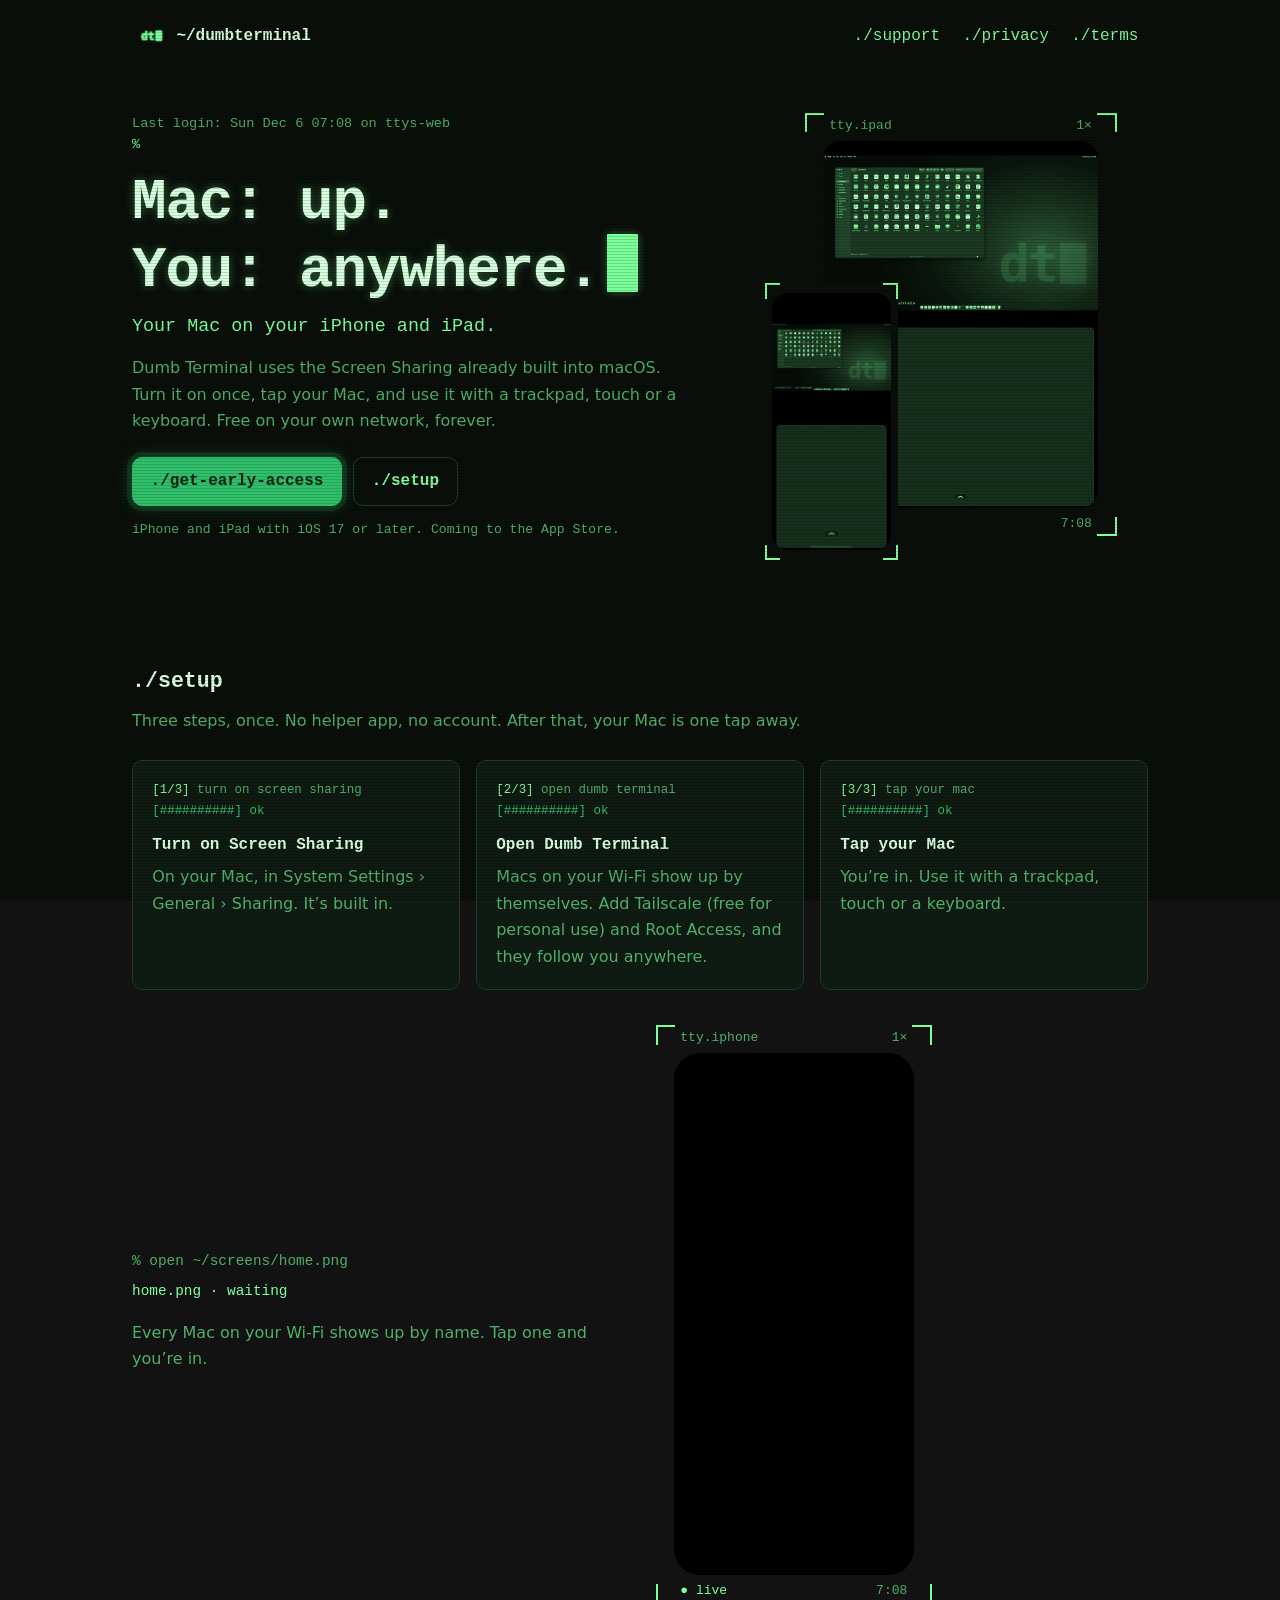
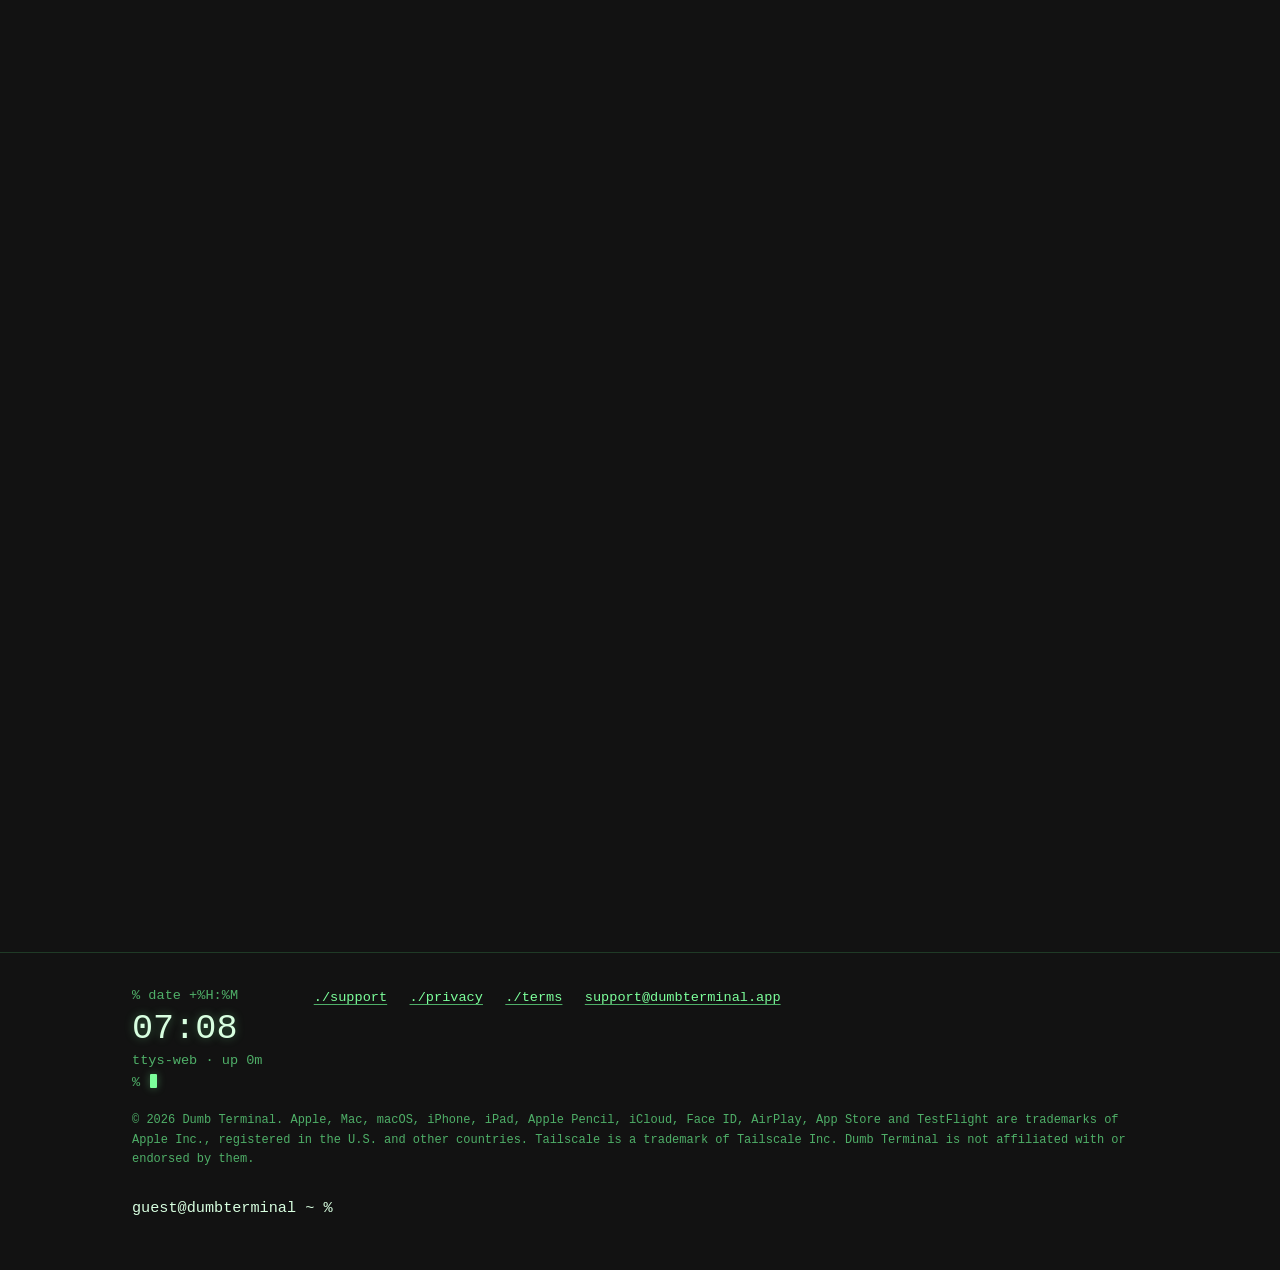
==== commit 51710866: "Deploy site from dumbterminal main 842525f: widgets, headlines, frames, secrets.txt, privacy update " ====
--- a/index.html
+++ b/index.html
@@ -30,6 +30,7 @@
 <script src="/shell.js" defer></script>
 <script src="/arcade.js" defer></script>
 <script src="/themes.js" defer></script>
+<script src="/frames.js" defer></script>
 <script src="/screens.js" defer></script>
 </head>
 <body>
@@ -57,6 +58,7 @@
     <div class="hero-copy">
       <pre class="boot" aria-hidden="true"></pre>
       <h1>Nothing to install on your&nbsp;Mac.<button class="cursor" type="button" data-shell aria-label="Open the command line"></button></h1>
+      <script src="/headline.js"></script>
       <p class="tagline">Your Mac on your iPhone and iPad.</p>
     </div>
     <div class="devices">
@@ -108,10 +110,10 @@
     <div class="split">
       <div class="term">
         <p class="dim">% open ~/screens/home.png</p>
-        <p data-decrypt-status>home.png · decrypted</p>
+        <p data-intro-status>home.png · ready</p>
         <p class="dim">Every Mac on your Wi-Fi shows up by name. Tap one and you’re in.</p>
       </div>
-      <figure class="phone" data-decrypt>
+      <figure class="phone" data-intro>
         <img src="/img/screens/home.jpg" width="540" height="1174" loading="lazy" decoding="async" alt="Dumb Terminal’s home screen: “good evening”, three Macs nearby, a line to resume the Studio Mac, and two more Macs listed under ~/macs/away.">
       </figure>
     </div>
@@ -251,6 +253,48 @@
         <p>Connect a TV or monitor: your Mac fills it, and your device becomes the trackpad.</p>
       </div>
     </div>
+    <!-- The app's home screen widgets, drawn in HTML from DumbTerminalWidgets.swift (Last Mac medium, Prompt small,
+         Your Macs small) with the app's own Mac drawings. They take the site's colours, as the real ones take the
+         app's theme. site.js keeps each "used … ago" moving. -->
+    <div class="split widget-split">
+      <div class="term">
+        <p class="dim">% ls ~/Library/Widgets</p>
+        <p>last-mac &nbsp;prompt &nbsp;your-macs</p>
+        <p class="dim">Your Macs on your Home Screen and Lock Screen, in the same colours as the app. Choose which Macs each one shows, then tap one and you’re in.</p>
+      </div>
+      <div class="widgets" role="group" aria-label="Dumb Terminal’s widgets on a Home Screen">
+        <figure class="wg-slot wide">
+          <div class="widget last-mac" role="img" aria-label="Last Mac widget: Studio Mac, used 10 minutes ago.">
+            <svg class="mac-art big" viewBox="0 0 100 100" aria-hidden="true"><rect class="o" x="14" y="30" width="72" height="36" rx="7"/><path d="M20 68h60l-4 5H24z"/><rect x="24" y="50" width="3" height="9" rx="1.5"/><rect x="31" y="50" width="3" height="9" rx="1.5"/><rect x="40" y="54" width="16" height="2.6" rx="1.3"/></svg>
+            <div aria-hidden="true">
+              <p class="wg-name lg">Studio Mac<span class="blk">█</span></p>
+              <p class="wg-dim sub" data-used="600">used 10 min. ago</p>
+            </div>
+          </div>
+          <figcaption>Last Mac</figcaption>
+        </figure>
+        <figure class="wg-slot">
+          <div class="widget prompt" role="img" aria-label="Prompt widget: open MacBook Pro, used 2 hours ago.">
+            <p class="wg-dim cap" data-used="7200" aria-hidden="true">used 2 hr. ago</p>
+            <div aria-hidden="true">
+              <p class="wg-dim sub"><span data-ps1>%</span> open</p>
+              <p class="wg-name">MacBook Pro<span class="blk">█</span></p>
+            </div>
+          </div>
+          <figcaption>Prompt</figcaption>
+        </figure>
+        <figure class="wg-slot">
+          <div class="widget your-macs" role="img" aria-label="Your Macs widget: Mac mini, used 3 days ago.">
+            <svg class="mac-art" viewBox="0 0 100 100" aria-hidden="true"><rect class="o" x="10" y="36" width="80" height="28" rx="7"/><path d="M17 66h66l-4 5H21z"/><rect x="24" y="45" width="3" height="10" rx="1.5"/><rect x="32" y="45" width="3" height="10" rx="1.5"/><circle cx="72" cy="50" r="2.4"/></svg>
+            <div aria-hidden="true">
+              <p class="wg-name">Mac mini</p>
+              <p class="cap faint" data-used="259200">used 3 days ago</p>
+            </div>
+          </div>
+          <figcaption>Your Macs</figcaption>
+        </figure>
+      </div>
+    </div>
     <p class="eggs">A few things in the app are hidden. We won’t say where.</p>
   </section>
 
--- a/style.css
+++ b/style.css
@@ -97,6 +97,10 @@
 .hero { display: grid; grid-template-columns: 1.15fr 0.85fr; grid-template-areas: "copy devices" "more devices";
         grid-template-rows: auto 1fr; column-gap: 2.5rem; align-items: end; padding-top: 2.5rem; padding-bottom: 3rem; }
 .hero-copy { grid-area: copy; }
+/* headline.js swaps the headline before it is drawn. Until it has, keep the old one out of sight, but show it after
+   a second regardless, in case that script never runs. */
+html.js:not(.headline) .hero h1 { visibility: hidden; animation: headline-late 0s 1s forwards; }
+@keyframes headline-late { to { visibility: visible; } }
 .hero-more { grid-area: more; align-self: start; position: relative; z-index: 1; } /* above the devices' shadow */
 @media (max-width: 860px) {
   .hero { grid-template-columns: 1fr; grid-template-areas: "copy" "devices" "more"; grid-template-rows: none; padding-top: 1rem; }
@@ -240,6 +244,8 @@
 .shell-log { max-height: 16rem; overflow-y: auto; padding: 0.6rem 0.8rem 0; white-space: pre-wrap; color: var(--text); }
 .shell-log .dim, .shell-log .echo { color: var(--dim); }
 .shell-log .err { color: var(--error); }
+.shell-log .rot { color: var(--dim); }
+.shell-log .fresh { color: var(--bright); text-shadow: 0 0 10px var(--glow); }
 .shell-line { display: flex; align-items: center; gap: 0.4rem; padding: 0.5rem 0.8rem 0.7rem; color: var(--bright); }
 .shell-line input { flex: 1; min-width: 0; background: transparent; border: 0; color: var(--bright); font: inherit; font-size: 16px; caret-color: var(--text); }
 .shell-line input:focus { outline: none; }
@@ -309,7 +315,7 @@
 @keyframes tube-line { 0% { opacity: 0; transform: scaleX(1); } 40% { opacity: 1; transform: scaleX(1); } 100% { opacity: 1; transform: scaleX(0.01); } }
 @keyframes tube-light { 0% { opacity: 1; clip-path: inset(49.5% 0 49.5% 0); } 100% { opacity: 0; clip-path: inset(0 0 0 0); } }
 
-/* ---- Screenshots: a phone frame, the decrypt on the home screen, the slow modem, the channel-flip TV ---- */
+/* ---- Screenshots: a phone frame, the home screen's arrival, the slow modem, the channel-flip TV ---- */
 .split { max-width: 50rem; display: grid; grid-template-columns: 1fr auto; gap: 1.5rem 2.5rem; align-items: center; margin-top: 2.2rem; }
 @media (max-width: 640px) { .split { grid-template-columns: 1fr; justify-items: center; } .split .term { justify-self: stretch; } }
 .term p { font-family: var(--mono); font-size: 0.9rem; margin: 0 0 0.35rem; }
@@ -317,11 +323,120 @@
 .phone { position: relative; margin: 0; width: clamp(200px, 62vw, 240px); aspect-ratio: 540 / 1174; border-radius: 32px; overflow: hidden;
          border: 3px solid var(--line); background: #000; box-shadow: 0 0 40px color-mix(in srgb, var(--text) 16%, transparent); }
 .phone img, .tv-screen img { width: 100%; height: 100%; object-fit: cover; }
-.scramble { position: absolute; inset: 0; margin: 0; padding: 6px 8px; background: var(--bg); color: var(--accent);
-            font: 11px/13px var(--mono); white-space: pre; overflow: hidden; }
-.scan { position: absolute; left: 0; right: 0; height: 2px; background: var(--text); box-shadow: 0 0 12px 3px var(--text); }
 .modem-cover { position: absolute; left: 0; right: 0; bottom: 0; background: repeating-linear-gradient(0deg, var(--bg) 0 3px, var(--panel) 3px 6px); }
 .modem-bar { position: absolute; left: 0; height: 4px; background: var(--accent); }
+
+/* The home screen's arrival (screens.js S1), one of three per visit. Nothing flickers; each takes about a second. */
+.intro-text { position: absolute; inset: 0; z-index: 1; margin: 0; padding: 14px 12px; font: 13px/1.5 var(--mono); color: var(--text);
+  white-space: pre-wrap; pointer-events: none; opacity: 0; }
+.waiting img { opacity: 0; }
+.intro-warm.playing img { animation: warm-up 1s cubic-bezier(0.2, 0.7, 0.2, 1) both; }
+@keyframes warm-up {
+  0% { opacity: 1; transform: scale(0.55, 0.004); filter: brightness(3); }
+  30% { transform: scale(1, 0.004); filter: brightness(3); }
+  75% { transform: scale(1, 1); filter: brightness(1.6); }
+  100% { opacity: 1; transform: none; filter: none; }
+}
+.intro-focus .intro-text { opacity: 1; }
+.intro-focus.playing img { animation: focus-in 1.6s ease-out both; }
+.intro-focus.playing .intro-text { animation: focus-text 1.6s ease-out both; }
+@keyframes focus-in { 0% { opacity: 0.25; filter: blur(9px); } 100% { opacity: 1; filter: none; } }
+@keyframes focus-text { 0%, 30% { opacity: 1; } 100% { opacity: 0; } }
+.intro-login .intro-text { opacity: 1; transition: opacity 0.5s; }
+.intro-login img { transition: opacity 0.5s; }
+.intro-login.waiting img, .intro-login:not(.playing) img { opacity: 0; }
+.intro-login.playing .intro-text { opacity: 0; }
+
+/* ---- Frames (frames.js): one of five per visit, worn by every device on the page. Without JavaScript the
+   screenshots keep the plain outline above. Sizes are in em, so the hero's small iPhone shrinks its frame. ---- */
+.frame { position: relative; font-size: 14px; }
+.frame > .device, .frame > .phone { border: 0; box-shadow: none; }
+.frame > .device { position: relative; }
+.frame > .device.iphone { position: relative; left: auto; bottom: auto; width: auto; }
+.frame[data-spot="iphone"] { position: absolute; left: 0; bottom: 0; width: 38%; font-size: 11px; background: var(--bg); border-radius: 12px; }
+.frame[data-spot="ipad"] { width: 100%; }
+
+/* A · terminal window */
+.frame[data-frame="win"] { background: var(--panel); border: 1px solid var(--line); border-radius: 8px; overflow: hidden;
+  box-shadow: 0 25px 60px rgba(0, 0, 0, 0.55), 0 0 30px color-mix(in srgb, var(--text) 12%, transparent); }
+.frame[data-frame="win"] > figure { margin: 0.45em; border-radius: 4px; }
+.frame-bar, .frame-foot { display: flex; justify-content: space-between; gap: 0.6em; padding: 0.4em 0.7em; font: 0.9em/1.3 var(--mono);
+  color: var(--dim); white-space: nowrap; overflow: hidden; }
+.frame-bar { border-bottom: 1px solid var(--line); }
+.frame-bar b { color: var(--text); font-weight: 500; overflow: hidden; text-overflow: ellipsis; }
+.frame-foot { border-top: 1px solid var(--line); }
+.frame[data-spot="iphone"] .frame-size, .frame[data-spot="iphone"] .frame-foot { display: none; }
+
+/* B · the device drawn in box characters */
+.frame[data-frame="ascii"] { padding: 1.1em 1.7ch; font-family: var(--mono); line-height: 1; color: var(--text);
+  text-shadow: 0 0 6px var(--glow); }
+.frame[data-frame="ascii"] > figure { border-radius: 0.85em; }
+.fa { position: absolute; overflow: hidden; white-space: pre; pointer-events: none; }
+.fa-t, .fa-b { left: 1ch; right: 1ch; height: 1em; }
+.fa-t { top: 0; } .fa-b { bottom: 0; }
+.fa-l, .fa-r { top: 1em; bottom: 1em; width: 1ch; }
+.fa-l { left: 0; } .fa-r { right: 0; }
+.fa-c { position: absolute; }
+.fa-tl { top: 0; left: 0; } .fa-tr { top: 0; right: 0; } .fa-bl { bottom: 0; left: 0; } .fa-br { bottom: 0; right: 0; }
+.fa-on { position: absolute; background: var(--bg); padding: 0 0.5ch; white-space: pre; }
+.fa-cam { top: 0; left: 50%; transform: translateX(-50%); }
+.fa-name { bottom: 0; left: 50%; transform: translateX(-50%); color: var(--dim); }
+.fa-key { width: 1ch; padding: 0; color: var(--bright); }
+.fa-k1 { left: 0; top: 17%; } .fa-k2 { left: 0; top: 25%; } .fa-k3 { left: 0; top: 32%; } .fa-k4 { right: 0; top: 24%; }
+.frame[data-spot="iphone"] .fa-name { display: none; }
+
+/* C · a phone-shaped tube */
+.frame[data-frame="crt"] { padding: 14px 12px 34px; border-radius: 30px; background: linear-gradient(165deg, #1d221e, #0b0d0b 70%);
+  box-shadow: inset 0 1px 0 rgba(255, 255, 255, 0.07), inset 0 -2px 0 rgba(0, 0, 0, 0.6), 0 25px 50px rgba(0, 0, 0, 0.6),
+  0 0 30px color-mix(in srgb, var(--text) 10%, transparent); }
+.frame[data-frame="crt"][data-spot="ipad"] { padding: 16px 16px 34px; border-radius: 26px; }
+.frame[data-frame="crt"][data-spot="iphone"] { padding: 7px 6px 18px; border-radius: 18px; }
+.frame[data-frame="crt"] > figure { border-radius: 22px / 26px; box-shadow: inset 0 0 0 2px #050805; }
+.frame[data-frame="crt"][data-spot="ipad"] > figure { border-radius: 14px / 18px; }
+.frame[data-frame="crt"][data-spot="iphone"] > figure { border-radius: 12px / 14px; }
+.frame[data-frame="crt"] > figure::after { content: ""; position: absolute; inset: 0; z-index: 2; pointer-events: none; border-radius: inherit;
+  background: radial-gradient(ellipse at 30% 12%, rgba(255, 255, 255, 0.07), transparent 30%),
+    repeating-linear-gradient(0deg, rgba(0, 0, 0, 0.28) 0 1px, transparent 1px 3px),
+    radial-gradient(ellipse at 50% 45%, transparent 55%, rgba(0, 0, 0, 0.65)); }
+.frame-plate { position: absolute; left: 16px; bottom: 9px; font: 13px var(--mono); color: #5f7a64; letter-spacing: 0.04em; }
+.frame-led { position: absolute; right: 18px; bottom: 14px; width: 7px; height: 7px; border-radius: 50%; background: var(--text);
+  box-shadow: 0 0 8px var(--text); }
+.frame[data-frame="crt"][data-spot="iphone"] .frame-plate { display: none; }
+.frame[data-frame="crt"][data-spot="iphone"] .frame-led { right: 50%; margin-right: -2px; bottom: 6px; width: 4px; height: 4px; }
+
+/* E · a camera viewfinder */
+.frame[data-frame="finder"] { padding: 2em 1.3em; }
+.frame[data-frame="finder"] > figure { border-radius: 26px; }
+.frame[data-frame="finder"][data-spot="ipad"] > figure { border-radius: 18px; }
+.frame[data-frame="finder"][data-spot="iphone"] { padding: 0.9em 0.7em; }
+.frame[data-frame="finder"][data-spot="iphone"] > figure { border-radius: 16px; }
+.fv { position: absolute; width: 1.4em; height: 1.4em; border: 0 solid var(--text); }
+.fv-a { left: 0; top: 0; border-width: 2px 0 0 2px; } .fv-b { right: 0; top: 0; border-width: 2px 2px 0 0; }
+.fv-c { left: 0; bottom: 0; border-width: 0 0 2px 2px; } .fv-d { right: 0; bottom: 0; border-width: 0 2px 2px 0; }
+.fv-read { position: absolute; left: 1.9em; right: 1.9em; display: flex; justify-content: space-between; font: 13px/1 var(--mono); color: var(--dim); }
+.fv-top { top: 0.45em; } .fv-bot { bottom: 0.45em; }
+.fv-live { color: var(--text); }
+.fv-live::before { content: "● "; animation: fv-blink 2.4s steps(1) infinite; }
+@keyframes fv-blink { 50% { opacity: 0.2; } }
+.frame[data-frame="finder"][data-spot="iphone"] .fv-read { display: none; }
+
+/* G · a point of light tracing the edge */
+.frame[data-frame="trace"] { padding: 8px; }
+.frame[data-frame="trace"][data-spot="iphone"] { padding: 4px; }
+.frame[data-frame="trace"] > figure { border-radius: 28px; }
+.frame[data-frame="trace"][data-spot="ipad"] > figure { border-radius: 18px; }
+.frame[data-frame="trace"][data-spot="iphone"] > figure { border-radius: 16px; background: #000; }
+.trace { position: absolute; inset: 0; width: 100%; height: 100%; overflow: visible; pointer-events: none; }
+.trace rect { fill: none; }
+.trace .rail { stroke: var(--line); stroke-width: 1.5; }
+.trace .dot, .trace .tail { stroke-linecap: round; stroke-width: 2.5; }
+.trace .dot { stroke: var(--bright); stroke-dasharray: 1.2 98.8; animation: trace-dot 9s linear infinite; }
+.trace .tail { stroke: var(--text); opacity: 0.4; stroke-dasharray: 12 88; animation: trace-tail 9s linear infinite; }
+@keyframes trace-dot { from { stroke-dashoffset: 0; } to { stroke-dashoffset: -100; } }
+@keyframes trace-tail { from { stroke-dashoffset: 10.8; } to { stroke-dashoffset: -89.2; } }
+@media (prefers-reduced-motion: reduce) {
+  .trace .dot, .trace .tail, .fv-live::before { animation: none; }
+}
 
 .tv-row { display: grid; grid-template-columns: auto 1fr; gap: 1.5rem 2.5rem; align-items: center; margin-top: 2rem; }
 @media (max-width: 700px) { .tv-row { grid-template-columns: 1fr; justify-items: center; } .channels { justify-self: stretch; } }
@@ -366,6 +481,16 @@
   100% { transform: translate(-2px, 1px); }
 }
 
+/* secrets.txt's degauss (shell.js): the tube wobbles and its colours swing. Never with Reduce Motion. */
+.degauss { animation: degauss 0.9s ease-out; }
+@keyframes degauss {
+  0% { transform: none; filter: none; }
+  15% { transform: skewX(3deg) scale(1.02); filter: hue-rotate(70deg) saturate(2); }
+  30% { transform: skewX(-2deg); filter: hue-rotate(-60deg); }
+  50% { transform: skewX(1deg) scale(0.995); filter: hue-rotate(30deg); }
+  100% { transform: none; filter: none; }
+}
+
 /* The occasional sweep down the screen (site.js). Never with Reduce Motion. */
 .sweep { position: fixed; left: 0; right: 0; top: 0; height: 3px; z-index: 95; pointer-events: none;
   background: var(--bright); box-shadow: 0 0 10px 3px var(--text), 0 0 36px 10px color-mix(in srgb, var(--text) 45%, transparent);
@@ -376,3 +501,35 @@
 @media (prefers-reduced-motion: reduce) { .sweep { display: none; } }
 .foot-grid > * { min-width: 0; }
 .tail .shell-line input { width: 100%; }
+
+/* ---- The app's widgets on a Home Screen (index.html, #features). Sizes follow iOS: two small widgets and the gap
+   between them make one medium, 364 points across in all; --u is one of those points at the board's width. The
+   colours are the site's, which are the app's widget colours in dark mode, on pure black. ---- */
+.widget-split { margin-top: 2.6rem; }
+.widgets { container-type: inline-size; width: 22rem; max-width: 100%; display: grid; grid-template-columns: 1fr 1fr;
+  gap: 1.1rem 1.4rem; padding: 1.4rem 1.25rem 1rem; border: 1px solid var(--line); border-radius: 30px;
+  background: radial-gradient(ellipse at 30% 0%, color-mix(in srgb, var(--text) 9%, var(--panel)), var(--panel) 70%); }
+.wg-slot { margin: 0; min-width: 0; }
+.wg-slot.wide { grid-column: 1 / -1; }
+.wg-slot figcaption { margin-top: 0.35rem; text-align: center; font: 0.72rem/1.2 var(--mono); color: var(--dim); }
+.widget { --u: calc(100cqw / 364); aspect-ratio: 1; display: flex; flex-direction: column; justify-content: space-between;
+  padding: calc(16 * var(--u)); border-radius: calc(24 * var(--u)); background: #000; color: var(--text);
+  font-family: var(--mono); line-height: 1.2;
+  box-shadow: 0 0 0 1px color-mix(in srgb, var(--text) 10%, transparent), 0 10px 30px rgba(0, 0, 0, 0.45),
+    0 0 26px color-mix(in srgb, var(--text) 10%, transparent); }
+.widget p { margin: 0; white-space: nowrap; overflow: hidden; }
+.widget.last-mac { aspect-ratio: 364 / 170; flex-direction: row; align-items: center; justify-content: flex-start; gap: calc(18 * var(--u)); }
+.widget.last-mac > div { min-width: 0; display: flex; flex-direction: column; gap: calc(4 * var(--u)); }
+.widget.prompt > div, .widget.your-macs > div { display: flex; flex-direction: column; gap: calc(2 * var(--u)); }
+.mac-art { width: calc(52 * var(--u)); height: calc(52 * var(--u)); flex: none; color: var(--accent);
+  fill: currentColor; stroke: none; }
+.mac-art.big { width: calc(96 * var(--u)); height: calc(96 * var(--u)); }
+.mac-art .o { fill: none; stroke: currentColor; stroke-width: 3; stroke-linecap: round; stroke-linejoin: round; }
+.wg-name { font-size: calc(17 * var(--u)); font-weight: 700; text-shadow: 0 0 8px var(--glow); }
+.wg-name.lg { font-size: calc(22 * var(--u)); }
+.wg-dim { color: var(--dim); }
+.widget .sub { font-size: calc(15 * var(--u)); }
+.widget .cap { font-size: calc(12 * var(--u)); }
+.widget .faint { opacity: 0.85; }
+.widget .blk { animation: blink 1.06s steps(1) infinite; }
+@media (prefers-reduced-motion: reduce) { .widget .blk { animation: none; } }
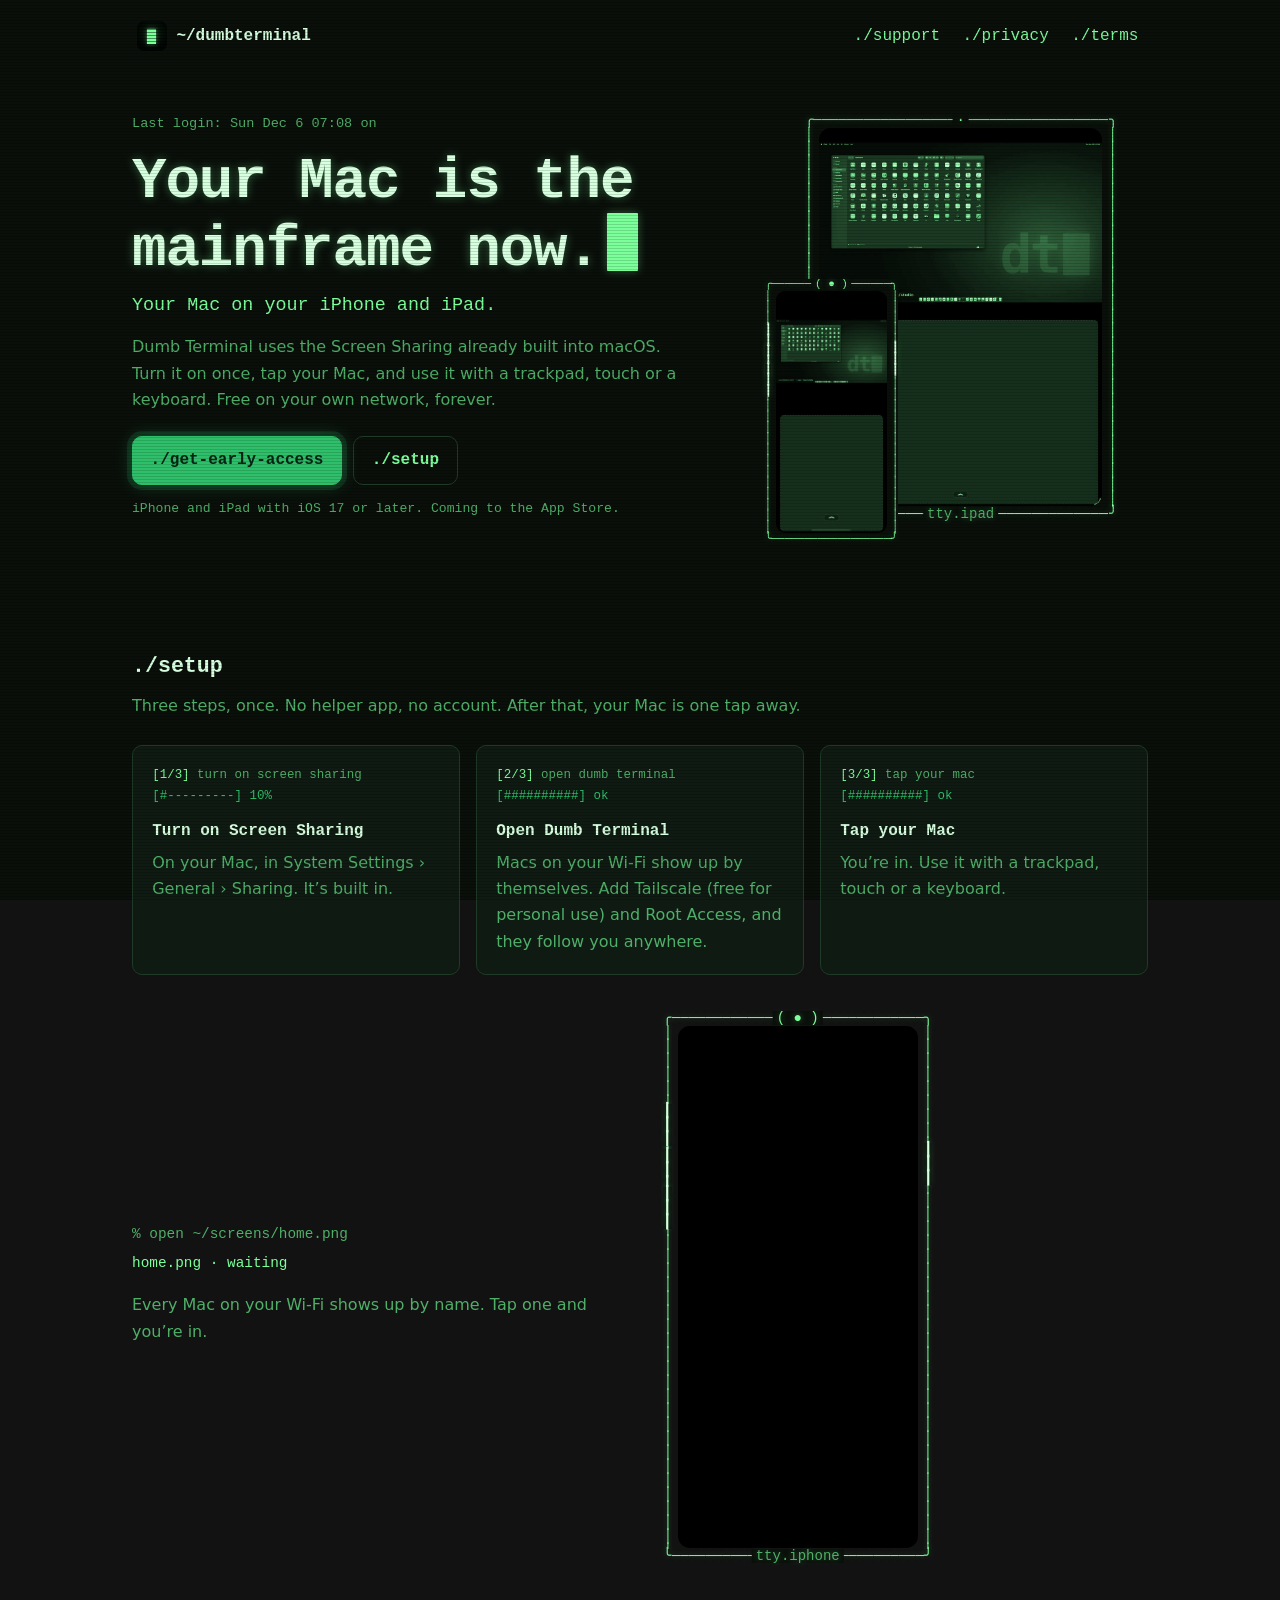
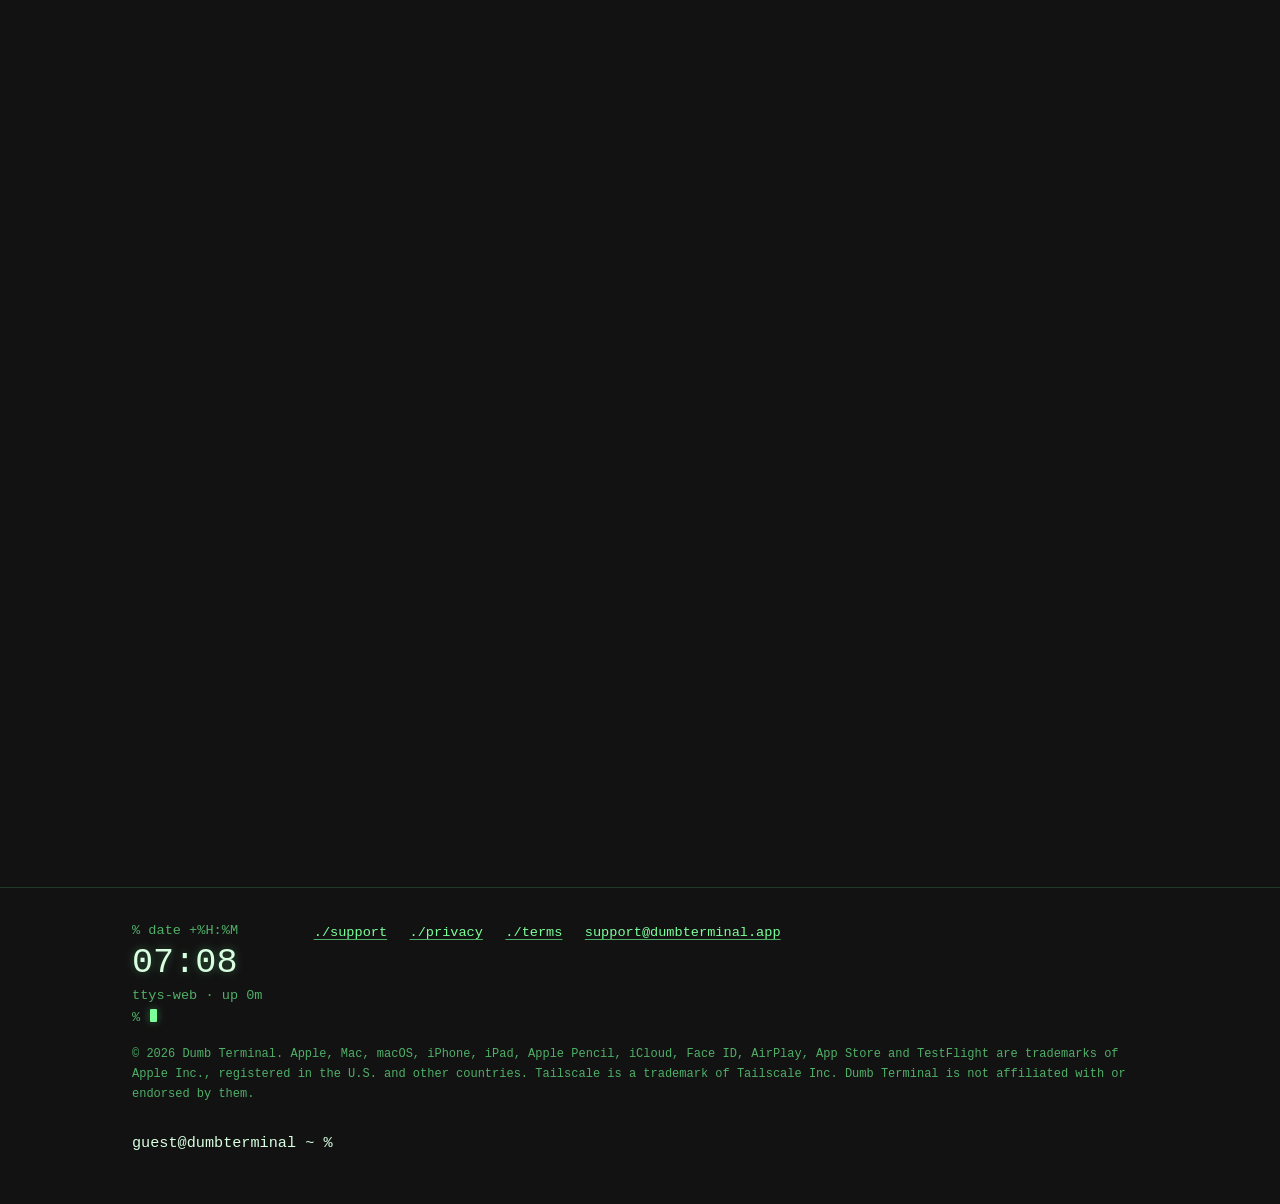
==== commit cb5da0f8: "Publish site from dumbterminal main c13d694: block-cursor logo, favicon, share picture Co-Authored-B" ====
--- a/index.html
+++ b/index.html
@@ -37,7 +37,7 @@
 <a class="skip" href="#main">Skip to content</a>
 
 <header class="top wrap">
-  <a class="brand" href="/"><img src="/img/icon.png" alt="" width="30" height="30"><span>~/dumbterminal</span></a>
+  <a class="brand" href="/"><span class="logo" aria-hidden="true"><i></i></span><span>~/dumbterminal</span></a>
   <nav class="nav-wide" aria-label="Site">
     <a href="/support/">./support</a>
     <a href="/privacy/">./privacy</a>
--- a/style.css
+++ b/style.css
@@ -80,6 +80,14 @@
 .top { display: flex; align-items: center; justify-content: space-between; padding-top: 1.1rem; padding-bottom: 1.1rem; position: relative; z-index: 20; }
 .brand { display: inline-flex; align-items: center; gap: 0.6rem; color: var(--bright); text-decoration: none; font-weight: 700; padding: 0.15rem 0.3rem; }
 .brand img { border-radius: 7px; }
+/* The logo: the app icon drawn in the theme's colour, its block cursor blinking (still with Reduce Motion). */
+.logo { position: relative; flex: none; display: grid; place-items: center; width: 30px; height: 30px; border-radius: 7px;
+        background: radial-gradient(circle at 50% 42%, color-mix(in srgb, var(--text) 12%, #020503), #020503 72%); }
+.logo::after { content: ""; position: absolute; inset: 0; border-radius: inherit;
+               background: repeating-linear-gradient(transparent 0 2px, rgba(0, 0, 0, 0.35) 2px 3px); }
+.logo i { width: 9px; height: 15px; background: var(--text); box-shadow: 0 0 5px var(--glow), 0 0 2px var(--glow);
+          animation: blink 1.06s steps(1) infinite; }
+@media (prefers-reduced-motion: reduce) { .logo i { animation: none; } }
 .menu summary { list-style: none; padding: 0.3rem 0.7rem; border: 1px solid var(--line); border-radius: 8px; color: var(--dim); }
 .menu summary::-webkit-details-marker { display: none; }
 .menu summary:hover, .menu summary:focus-visible { background: var(--text); color: var(--bg); outline: none; }
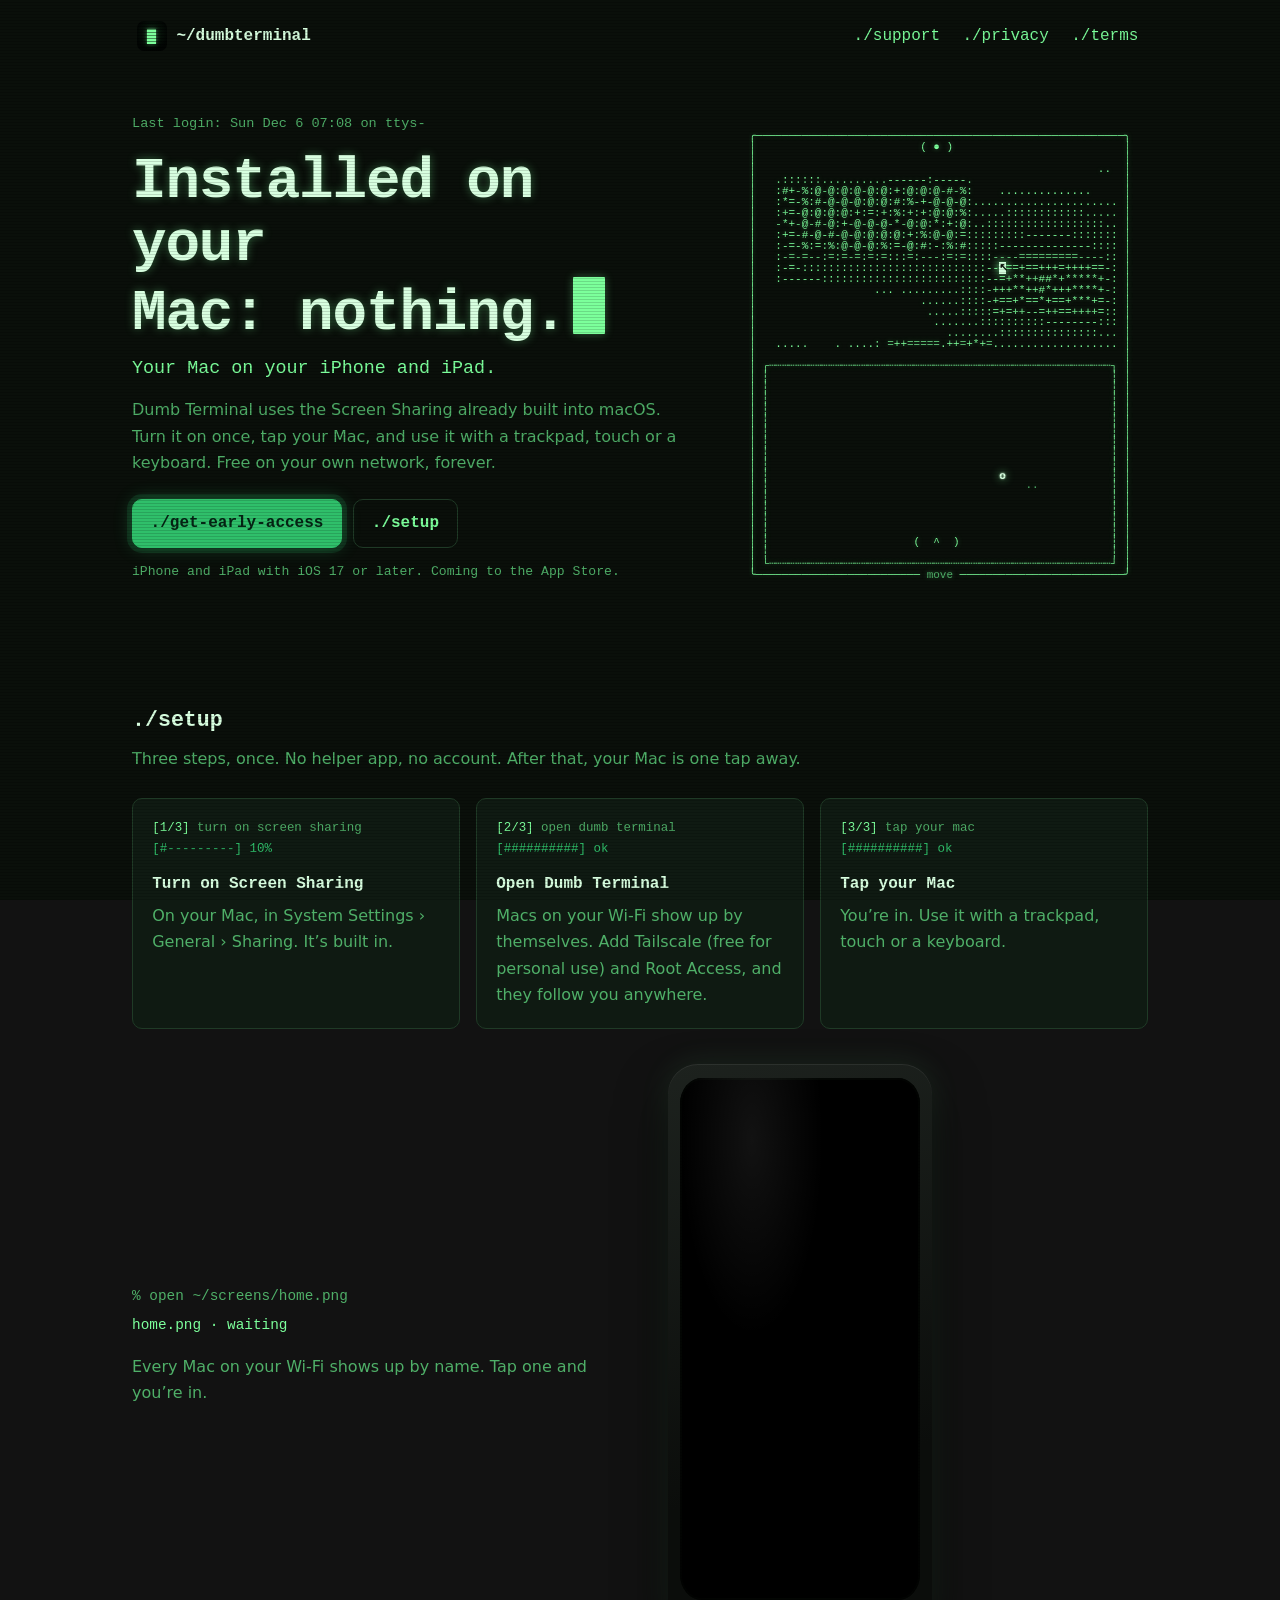
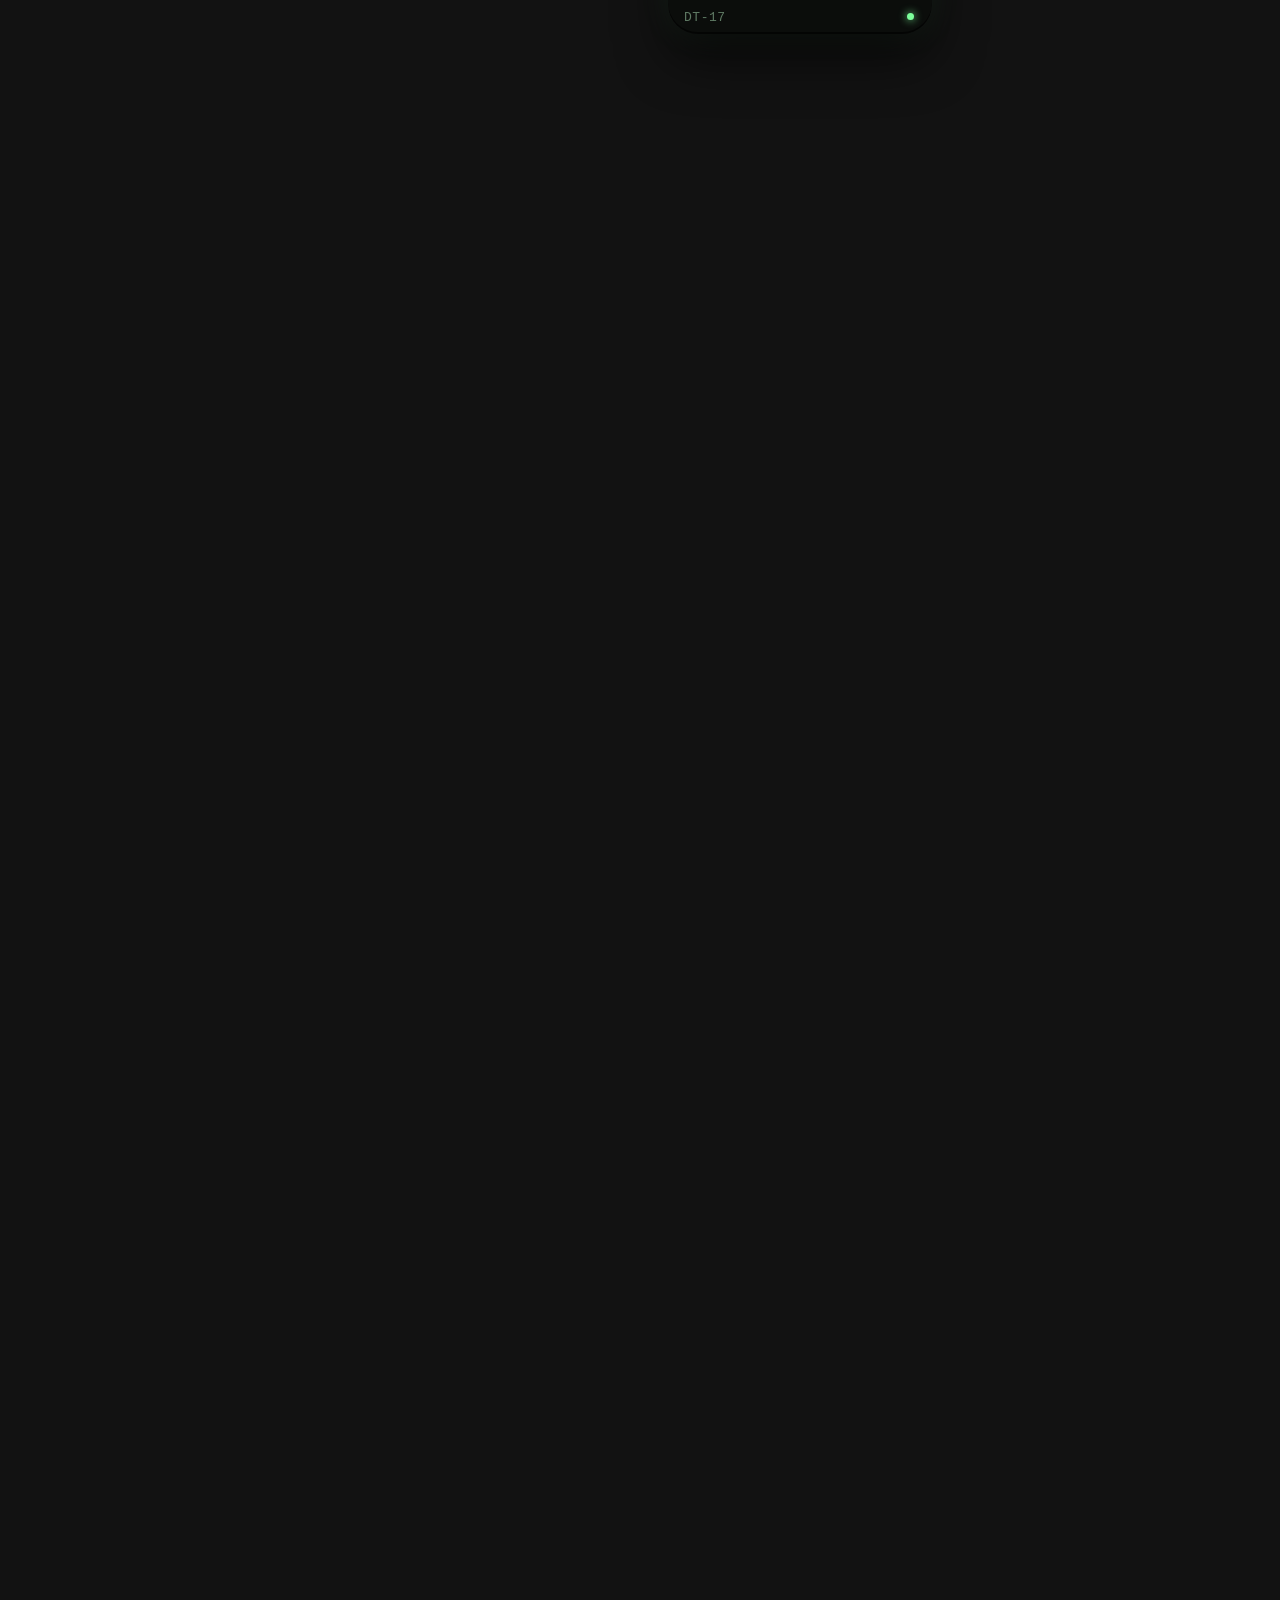
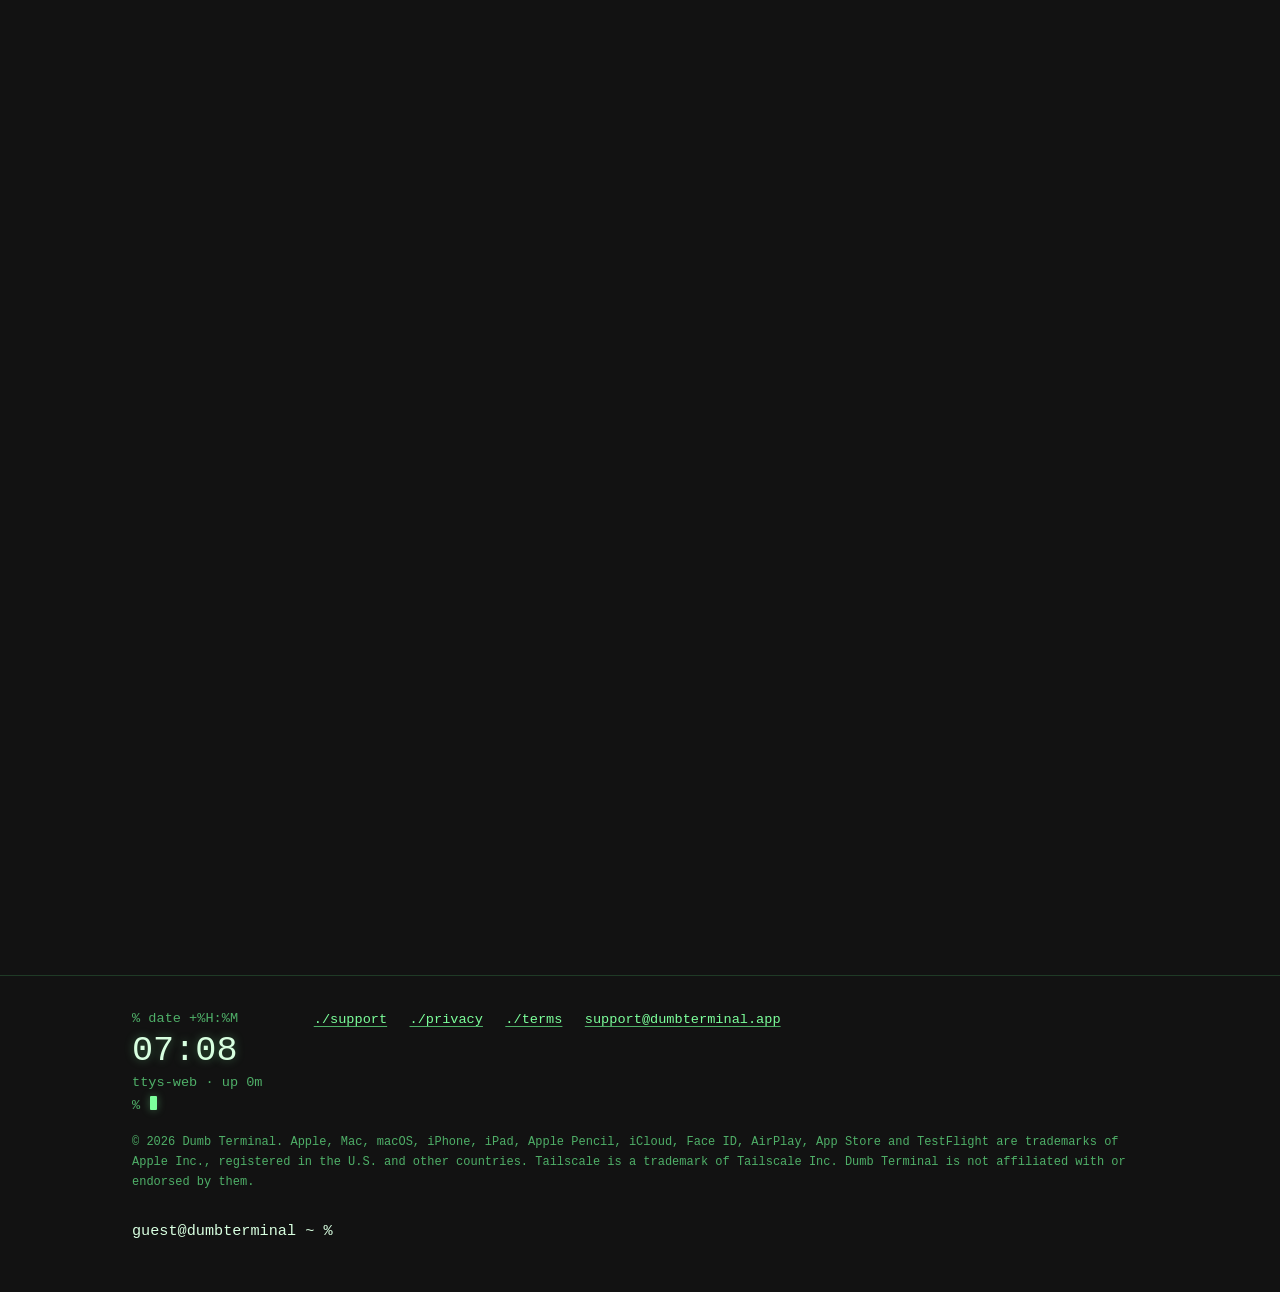
==== commit 5e033d96: "Publish main 64e0aac: hero iPhone drawn in text (#53) Co-Authored-By: Claude Opus 5.5 <noreply@anthr" ====
--- a/index.html
+++ b/index.html
@@ -32,6 +32,7 @@
 <script src="/themes.js" defer></script>
 <script src="/frames.js" defer></script>
 <script src="/screens.js" defer></script>
+<script src="/textphone.js" defer></script>
 </head>
 <body>
 <a class="skip" href="#main">Skip to content</a>
@@ -61,19 +62,51 @@
       <script src="/headline.js"></script>
       <p class="tagline">Your Mac on your iPhone and iPad.</p>
     </div>
-    <div class="devices">
-      <figure class="device ipad">
-        <img src="/img/screens/ipad-session.jpg" width="900" height="1200" decoding="async" fetchpriority="high" alt="Dumb Terminal on iPad: a Mac’s desktop fills the top of the screen, with a large trackpad below it.">
-      </figure>
-      <figure class="device iphone">
-        <img src="/img/screens/session.jpg" width="540" height="1174" decoding="async" alt="Dumb Terminal on iPhone: the same Mac desktop above a trackpad.">
-      </figure>
-      <!-- When an open iPhone Duo screenshot exists, save it as /img/screens/duo-session.jpg and add:
-      <figure class="device duo">
-        <img src="/img/screens/duo-session.jpg" width="WIDTH" height="HEIGHT" decoding="async" alt="Dumb Terminal on an open iPhone Duo: the Mac desktop above a keyboard and trackpad, like a small laptop.">
-      </figure>
-      -->
-    </div>
+    <!-- The app on an iPhone, drawn in text: the Mac's screen in characters above the trackpad. textphone.js moves a
+         fingertip on the trackpad and the pointer on the Mac. Without JavaScript or with Reduce Motion it stays still. -->
+    <figure class="devices textphone" role="img" aria-label="Dumb Terminal on iPhone, drawn in green text: a Mac’s desktop at the top of the screen, and a trackpad below where a fingertip moves the Mac’s pointer.">
+      <pre aria-hidden="true" data-art="3,17" data-pad="21,19"><i>╭</i><i>─</i><i>─</i><i>─</i><i>─</i><i>─</i><i>─</i><i>─</i><i>─</i><i>─</i><i>─</i><i>─</i><i>─</i><i>─</i><i>─</i><i>─</i><i>─</i><i>─</i><i>─</i><i>─</i><i>─</i><i>─</i><i>─</i><i>─</i><i>─</i><i>─</i><i>─</i><i>─</i><i>─</i><i>─</i><i>─</i><i>─</i><i>─</i><i>─</i><i>─</i><i>─</i><i>─</i><i>─</i><i>─</i><i>─</i><i>─</i><i>─</i><i>─</i><i>─</i><i>─</i><i>─</i><i>─</i><i>─</i><i>─</i><i>─</i><i>─</i><i>─</i><i>─</i><i>─</i><i>─</i><i>─</i><i>─</i><i>╮</i>
+<i>│</i>                         ( <i>●</i> )                          <i>│</i>
+<i>│</i>                                                        <i>│</i>
+<i>│</i>                                                    ..  <i>│</i>
+<i>│</i>   .::::::..........------:-----.                       <i>│</i>
+<i>│</i>   :#+-%:@-@:@:@-@:@:+:@:@:@-#-%:    ..............     <i>│</i>
+<i>│</i>   :*=-%:#-@-@-@:@:@:#:%-+-@-@-@:...................... <i>│</i>
+<i>│</i>   :+=-@:@:@:@:+:=:+:%:+:+:@:@:%:.....::::::::::::..... <i>│</i>
+<i>│</i>   -*+-@-#-@:+-@-@-@-*-@:@:*:+:@:..::::::::::::::::::.. <i>│</i>
+<i>│</i>   :+=-#-@-#-@-@:@:@:@:+:%:@-@:=:::::::::-------::::::: <i>│</i>
+<i>│</i>   :-=-%:=:%:@-@-@:%:=-@:#:-:%:#:::::--------------:::: <i>│</i>
+<i>│</i>   :-=-=--:=:=-=:=:=:::=:---:=:=::::----=========----:: <i>│</i>
+<i>│</i>   :-=-::::::::::::::::::::::::::::---==+==+++=++++==-: <i>│</i>
+<i>│</i>   :------:::::::::::::::::::::::::--=+**++##*+*****+-: <i>│</i>
+<i>│</i>                  ... .........::::-+++**++#*+++****+-: <i>│</i>
+<i>│</i>                         ......::::-+==+*==*+==+***+=-: <i>│</i>
+<i>│</i>                          .....:::::=+=++--=++==++++=:: <i>│</i>
+<i>│</i>                           .......::::::::::--------::: <i>│</i>
+<i>│</i>                             ........:::::::::::::::... <i>│</i>
+<i>│</i>   .....    . ....: =++=====.++=+*+=................... <i>│</i>
+<i>│</i>                                                        <i>│</i>
+<i>│</i> <i>┌</i><i>┄</i><i>┄</i><i>┄</i><i>┄</i><i>┄</i><i>┄</i><i>┄</i><i>┄</i><i>┄</i><i>┄</i><i>┄</i><i>┄</i><i>┄</i><i>┄</i><i>┄</i><i>┄</i><i>┄</i><i>┄</i><i>┄</i><i>┄</i><i>┄</i><i>┄</i><i>┄</i><i>┄</i><i>┄</i><i>┄</i><i>┄</i><i>┄</i><i>┄</i><i>┄</i><i>┄</i><i>┄</i><i>┄</i><i>┄</i><i>┄</i><i>┄</i><i>┄</i><i>┄</i><i>┄</i><i>┄</i><i>┄</i><i>┄</i><i>┄</i><i>┄</i><i>┄</i><i>┄</i><i>┄</i><i>┄</i><i>┄</i><i>┄</i><i>┄</i><i>┄</i><i>┐</i> <i>│</i>
+<i>│</i> <i>┆</i>                                                    <i>┆</i> <i>│</i>
+<i>│</i> <i>┆</i>                                                    <i>┆</i> <i>│</i>
+<i>│</i> <i>┆</i>                                                    <i>┆</i> <i>│</i>
+<i>│</i> <i>┆</i>                                                    <i>┆</i> <i>│</i>
+<i>│</i> <i>┆</i>                                                    <i>┆</i> <i>│</i>
+<i>│</i> <i>┆</i>                                                    <i>┆</i> <i>│</i>
+<i>│</i> <i>┆</i>                                                    <i>┆</i> <i>│</i>
+<i>│</i> <i>┆</i>                                                    <i>┆</i> <i>│</i>
+<i>│</i> <i>┆</i>                                                    <i>┆</i> <i>│</i>
+<i>│</i> <i>┆</i>                                                    <i>┆</i> <i>│</i>
+<i>│</i> <i>┆</i>                                                    <i>┆</i> <i>│</i>
+<i>│</i> <i>┆</i>                                                    <i>┆</i> <i>│</i>
+<i>│</i> <i>┆</i>                                                    <i>┆</i> <i>│</i>
+<i>│</i> <i>┆</i>                                                    <i>┆</i> <i>│</i>
+<i>│</i> <i>┆</i>                                                    <i>┆</i> <i>│</i>
+<i>│</i> <i>┆</i>                      (  ^  )                       <i>┆</i> <i>│</i>
+<i>│</i> <i>┆</i>                                                    <i>┆</i> <i>│</i>
+<i>│</i> <i>└</i><i>┄</i><i>┄</i><i>┄</i><i>┄</i><i>┄</i><i>┄</i><i>┄</i><i>┄</i><i>┄</i><i>┄</i><i>┄</i><i>┄</i><i>┄</i><i>┄</i><i>┄</i><i>┄</i><i>┄</i><i>┄</i><i>┄</i><i>┄</i><i>┄</i><i>┄</i><i>┄</i><i>┄</i><i>┄</i><i>┄</i><i>┄</i><i>┄</i><i>┄</i><i>┄</i><i>┄</i><i>┄</i><i>┄</i><i>┄</i><i>┄</i><i>┄</i><i>┄</i><i>┄</i><i>┄</i><i>┄</i><i>┄</i><i>┄</i><i>┄</i><i>┄</i><i>┄</i><i>┄</i><i>┄</i><i>┄</i><i>┄</i><i>┄</i><i>┄</i><i>┄</i><i>┘</i> <i>│</i>
+<i>╰</i><i>─</i><i>─</i><i>─</i><i>─</i><i>─</i><i>─</i><i>─</i><i>─</i><i>─</i><i>─</i><i>─</i><i>─</i><i>─</i><i>─</i><i>─</i><i>─</i><i>─</i><i>─</i><i>─</i><i>─</i><i>─</i><i>─</i><i>─</i><i>─</i><i>─</i><i>─</i><i>─</i><i>─</i><i>─</i><i>─</i><i>─</i><i>─</i><i>─</i><i>─</i><i>─</i><i>─</i><i>─</i><i>─</i><i>─</i><i>─</i><i>─</i><i>─</i><i>─</i><i>─</i><i>─</i><i>─</i><i>─</i><i>─</i><i>─</i><i>─</i><i>─</i><i>─</i><i>─</i><i>─</i><i>─</i><i>─</i><i>╯</i></pre>
+    </figure>
     <div class="hero-more">
       <p class="sub">Dumb Terminal uses the Screen Sharing already built into macOS. Turn it on once, tap your Mac, and use it with a trackpad, touch or a keyboard. Free on your own network, forever.</p>
       <p class="actions">
--- a/style.css
+++ b/style.css
@@ -100,8 +100,8 @@
   .nav-wide { display: flex; }
 }
 
-/* Hero: the words, then the app on an iPad and an iPhone. On a phone the devices sit between the headline and the
-   paragraph, so the first screen shows the app. */
+/* Hero: the words, then the app on an iPhone drawn in text (textphone.js). On a phone the drawing sits between the
+   headline and the paragraph, so the first screen shows the app. */
 .hero { display: grid; grid-template-columns: 1.15fr 0.85fr; grid-template-areas: "copy devices" "more devices";
         grid-template-rows: auto 1fr; column-gap: 2.5rem; align-items: end; padding-top: 2.5rem; padding-bottom: 3rem; }
 .hero-copy { grid-area: copy; }
@@ -113,16 +113,16 @@
 @media (max-width: 860px) {
   .hero { grid-template-columns: 1fr; grid-template-areas: "copy" "devices" "more"; grid-template-rows: none; padding-top: 1rem; }
 }
-.devices { grid-area: devices; align-self: center; position: relative; margin: 0 auto; width: min(100%, 22rem);
-           padding: 0 0 1.5rem 2.5rem; }
-@media (max-width: 860px) { .devices { width: min(100%, 19rem); margin: 0.8rem auto 1.4rem; padding: 0 0 1.2rem 2rem; } }
-.device { margin: 0; background: #000; border: 3px solid var(--line); overflow: hidden;
-          box-shadow: 0 25px 60px rgba(0, 0, 0, 0.55), 0 0 36px color-mix(in srgb, var(--text) 14%, transparent); }
-.device img { display: block; width: 100%; height: auto; }
-.device.ipad { border-radius: 20px; }
-.device.iphone { position: absolute; left: 0; bottom: 0; width: 38%; border-radius: 22px; }
-/* The open iPhone Duo, when its screenshot exists: front right, opposite the iPhone. */
-.device.duo { position: absolute; right: -6%; bottom: 0; width: 46%; border-radius: 16px; }
+/* 58 characters across: the font size follows the figure's width so the drawing always fits it. */
+.devices { grid-area: devices; align-self: center; margin: 0 auto; width: min(100%, 24rem); container-type: inline-size; }
+@media (max-width: 860px) { .devices { width: min(100%, 21rem); margin: 0.8rem auto 1.4rem; } }
+.textphone pre { margin: 0; font: calc(100cqi / 35) / 1 var(--mono); color: var(--text); white-space: pre; overflow: hidden;
+  text-shadow: 0 0 5px var(--glow); }
+.textphone i { display: inline-block; width: 1ch; font-style: normal; text-align: center; } /* box lines and symbols
+   come from fallback fonts of other widths; one character cell each keeps the edges straight */
+.textphone .tp-ptr { color: var(--bright); font-weight: 700; text-shadow: 0 0 8px var(--text), 0 0 2px var(--bright); }
+.textphone .tp-arrow { color: var(--bg); background: var(--bright); font-weight: 700; box-shadow: 0 0 10px var(--text); }
+.textphone .tp-trail, .textphone .tp-say { color: var(--dim); }
 .boot { margin: 0 0 1rem; min-height: 0; color: var(--dim); font-size: 0.85rem; line-height: 1.55; white-space: pre-wrap; }
 .boot:empty { display: none; }
 .boot .hi { color: var(--text); }
@@ -355,14 +355,10 @@
 .intro-login.waiting img, .intro-login:not(.playing) img { opacity: 0; }
 .intro-login.playing .intro-text { opacity: 0; }
 
-/* ---- Frames (frames.js): one of five per visit, worn by every device on the page. Without JavaScript the
-   screenshots keep the plain outline above. Sizes are in em, so the hero's small iPhone shrinks its frame. ---- */
+/* ---- Frames (frames.js): one of five per visit, worn by every phone screenshot on the page. Without JavaScript the
+   screenshots keep the plain outline above. ---- */
 .frame { position: relative; font-size: 14px; }
-.frame > .device, .frame > .phone { border: 0; box-shadow: none; }
-.frame > .device { position: relative; }
-.frame > .device.iphone { position: relative; left: auto; bottom: auto; width: auto; }
-.frame[data-spot="iphone"] { position: absolute; left: 0; bottom: 0; width: 38%; font-size: 11px; background: var(--bg); border-radius: 12px; }
-.frame[data-spot="ipad"] { width: 100%; }
+.frame > .phone { border: 0; box-shadow: none; }
 
 /* A · terminal window */
 .frame[data-frame="win"] { background: var(--panel); border: 1px solid var(--line); border-radius: 8px; overflow: hidden;
@@ -373,7 +369,6 @@
 .frame-bar { border-bottom: 1px solid var(--line); }
 .frame-bar b { color: var(--text); font-weight: 500; overflow: hidden; text-overflow: ellipsis; }
 .frame-foot { border-top: 1px solid var(--line); }
-.frame[data-spot="iphone"] .frame-size, .frame[data-spot="iphone"] .frame-foot { display: none; }
 
 /* B · the device drawn in box characters */
 .frame[data-frame="ascii"] { padding: 1.1em 1.7ch; font-family: var(--mono); line-height: 1; color: var(--text);
@@ -391,17 +386,12 @@
 .fa-name { bottom: 0; left: 50%; transform: translateX(-50%); color: var(--dim); }
 .fa-key { width: 1ch; padding: 0; color: var(--bright); }
 .fa-k1 { left: 0; top: 17%; } .fa-k2 { left: 0; top: 25%; } .fa-k3 { left: 0; top: 32%; } .fa-k4 { right: 0; top: 24%; }
-.frame[data-spot="iphone"] .fa-name { display: none; }
 
 /* C · a phone-shaped tube */
 .frame[data-frame="crt"] { padding: 14px 12px 34px; border-radius: 30px; background: linear-gradient(165deg, #1d221e, #0b0d0b 70%);
   box-shadow: inset 0 1px 0 rgba(255, 255, 255, 0.07), inset 0 -2px 0 rgba(0, 0, 0, 0.6), 0 25px 50px rgba(0, 0, 0, 0.6),
   0 0 30px color-mix(in srgb, var(--text) 10%, transparent); }
-.frame[data-frame="crt"][data-spot="ipad"] { padding: 16px 16px 34px; border-radius: 26px; }
-.frame[data-frame="crt"][data-spot="iphone"] { padding: 7px 6px 18px; border-radius: 18px; }
 .frame[data-frame="crt"] > figure { border-radius: 22px / 26px; box-shadow: inset 0 0 0 2px #050805; }
-.frame[data-frame="crt"][data-spot="ipad"] > figure { border-radius: 14px / 18px; }
-.frame[data-frame="crt"][data-spot="iphone"] > figure { border-radius: 12px / 14px; }
 .frame[data-frame="crt"] > figure::after { content: ""; position: absolute; inset: 0; z-index: 2; pointer-events: none; border-radius: inherit;
   background: radial-gradient(ellipse at 30% 12%, rgba(255, 255, 255, 0.07), transparent 30%),
     repeating-linear-gradient(0deg, rgba(0, 0, 0, 0.28) 0 1px, transparent 1px 3px),
@@ -409,15 +399,10 @@
 .frame-plate { position: absolute; left: 16px; bottom: 9px; font: 13px var(--mono); color: #5f7a64; letter-spacing: 0.04em; }
 .frame-led { position: absolute; right: 18px; bottom: 14px; width: 7px; height: 7px; border-radius: 50%; background: var(--text);
   box-shadow: 0 0 8px var(--text); }
-.frame[data-frame="crt"][data-spot="iphone"] .frame-plate { display: none; }
-.frame[data-frame="crt"][data-spot="iphone"] .frame-led { right: 50%; margin-right: -2px; bottom: 6px; width: 4px; height: 4px; }
 
 /* E · a camera viewfinder */
 .frame[data-frame="finder"] { padding: 2em 1.3em; }
 .frame[data-frame="finder"] > figure { border-radius: 26px; }
-.frame[data-frame="finder"][data-spot="ipad"] > figure { border-radius: 18px; }
-.frame[data-frame="finder"][data-spot="iphone"] { padding: 0.9em 0.7em; }
-.frame[data-frame="finder"][data-spot="iphone"] > figure { border-radius: 16px; }
 .fv { position: absolute; width: 1.4em; height: 1.4em; border: 0 solid var(--text); }
 .fv-a { left: 0; top: 0; border-width: 2px 0 0 2px; } .fv-b { right: 0; top: 0; border-width: 2px 2px 0 0; }
 .fv-c { left: 0; bottom: 0; border-width: 0 0 2px 2px; } .fv-d { right: 0; bottom: 0; border-width: 0 2px 2px 0; }
@@ -426,14 +411,10 @@
 .fv-live { color: var(--text); }
 .fv-live::before { content: "● "; animation: fv-blink 2.4s steps(1) infinite; }
 @keyframes fv-blink { 50% { opacity: 0.2; } }
-.frame[data-frame="finder"][data-spot="iphone"] .fv-read { display: none; }
 
 /* G · a point of light tracing the edge */
 .frame[data-frame="trace"] { padding: 8px; }
-.frame[data-frame="trace"][data-spot="iphone"] { padding: 4px; }
 .frame[data-frame="trace"] > figure { border-radius: 28px; }
-.frame[data-frame="trace"][data-spot="ipad"] > figure { border-radius: 18px; }
-.frame[data-frame="trace"][data-spot="iphone"] > figure { border-radius: 16px; background: #000; }
 .trace { position: absolute; inset: 0; width: 100%; height: 100%; overflow: visible; pointer-events: none; }
 .trace rect { fill: none; }
 .trace .rail { stroke: var(--line); stroke-width: 1.5; }
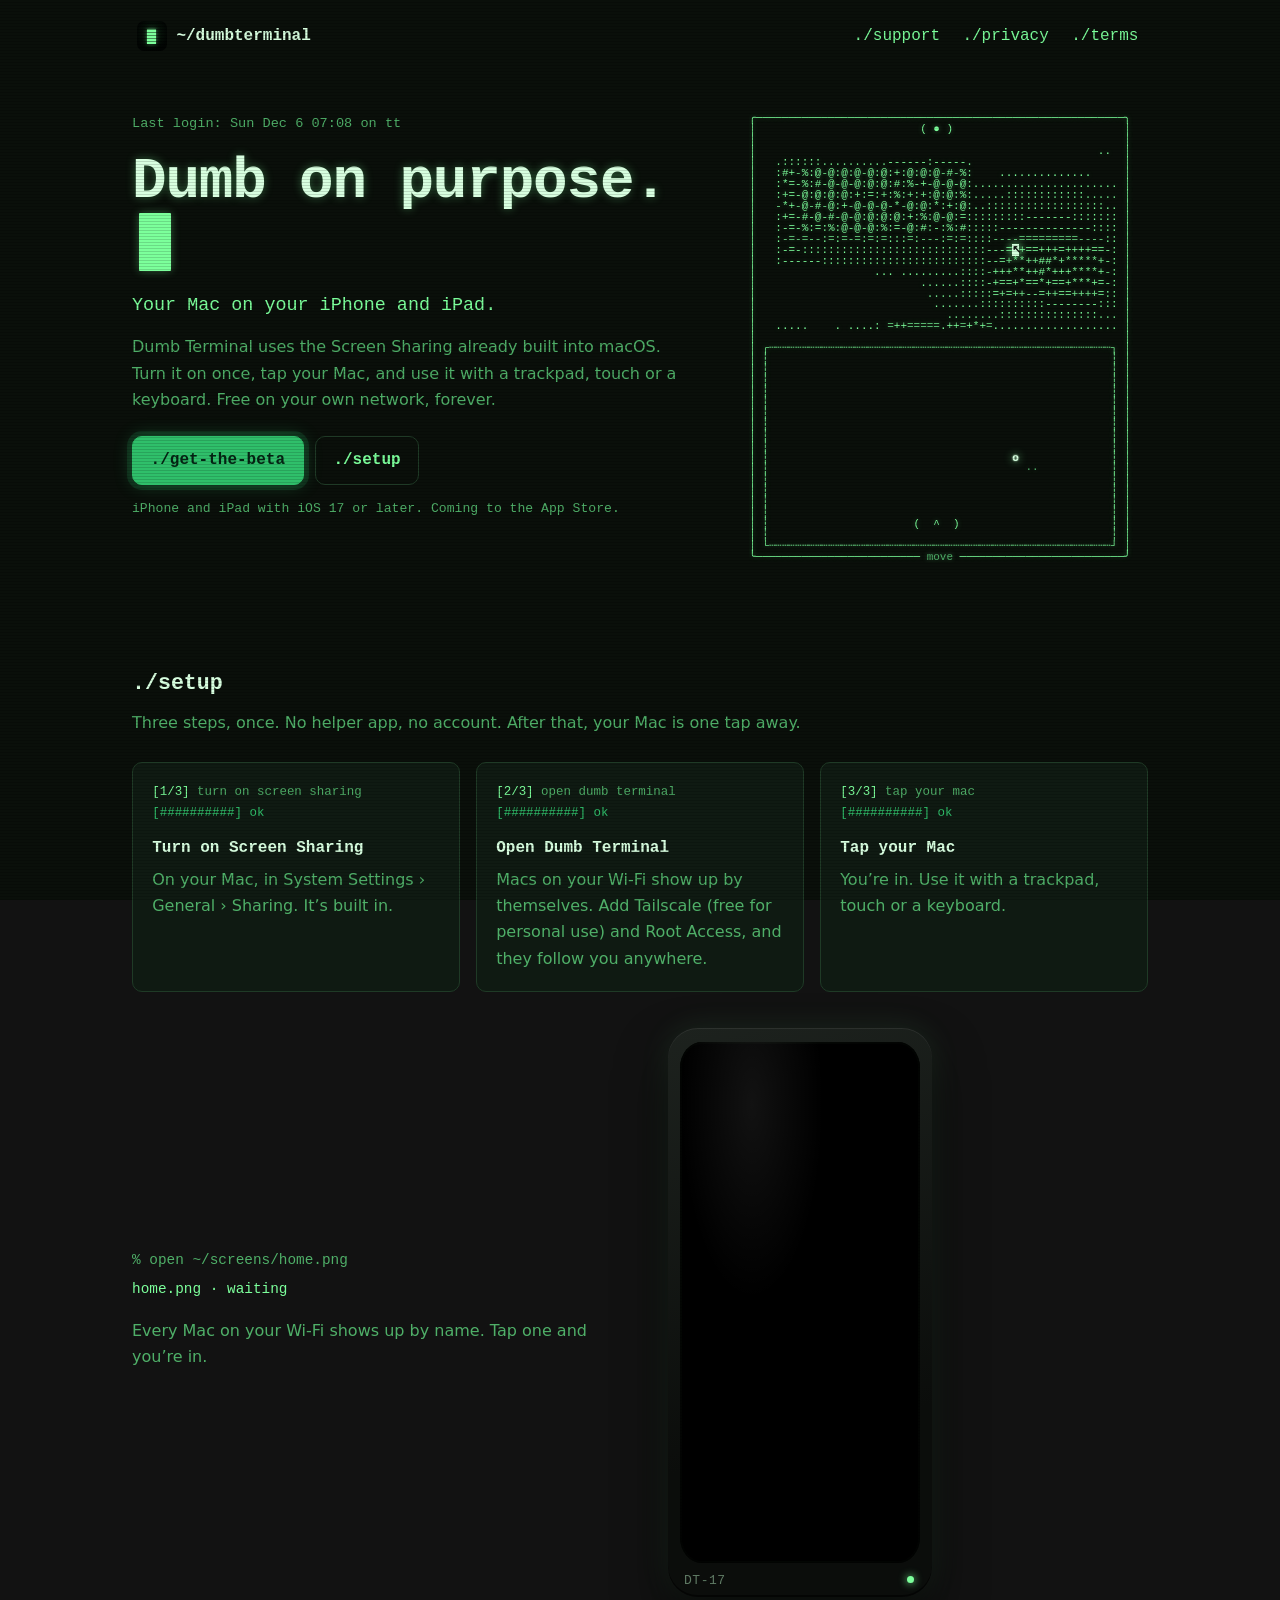
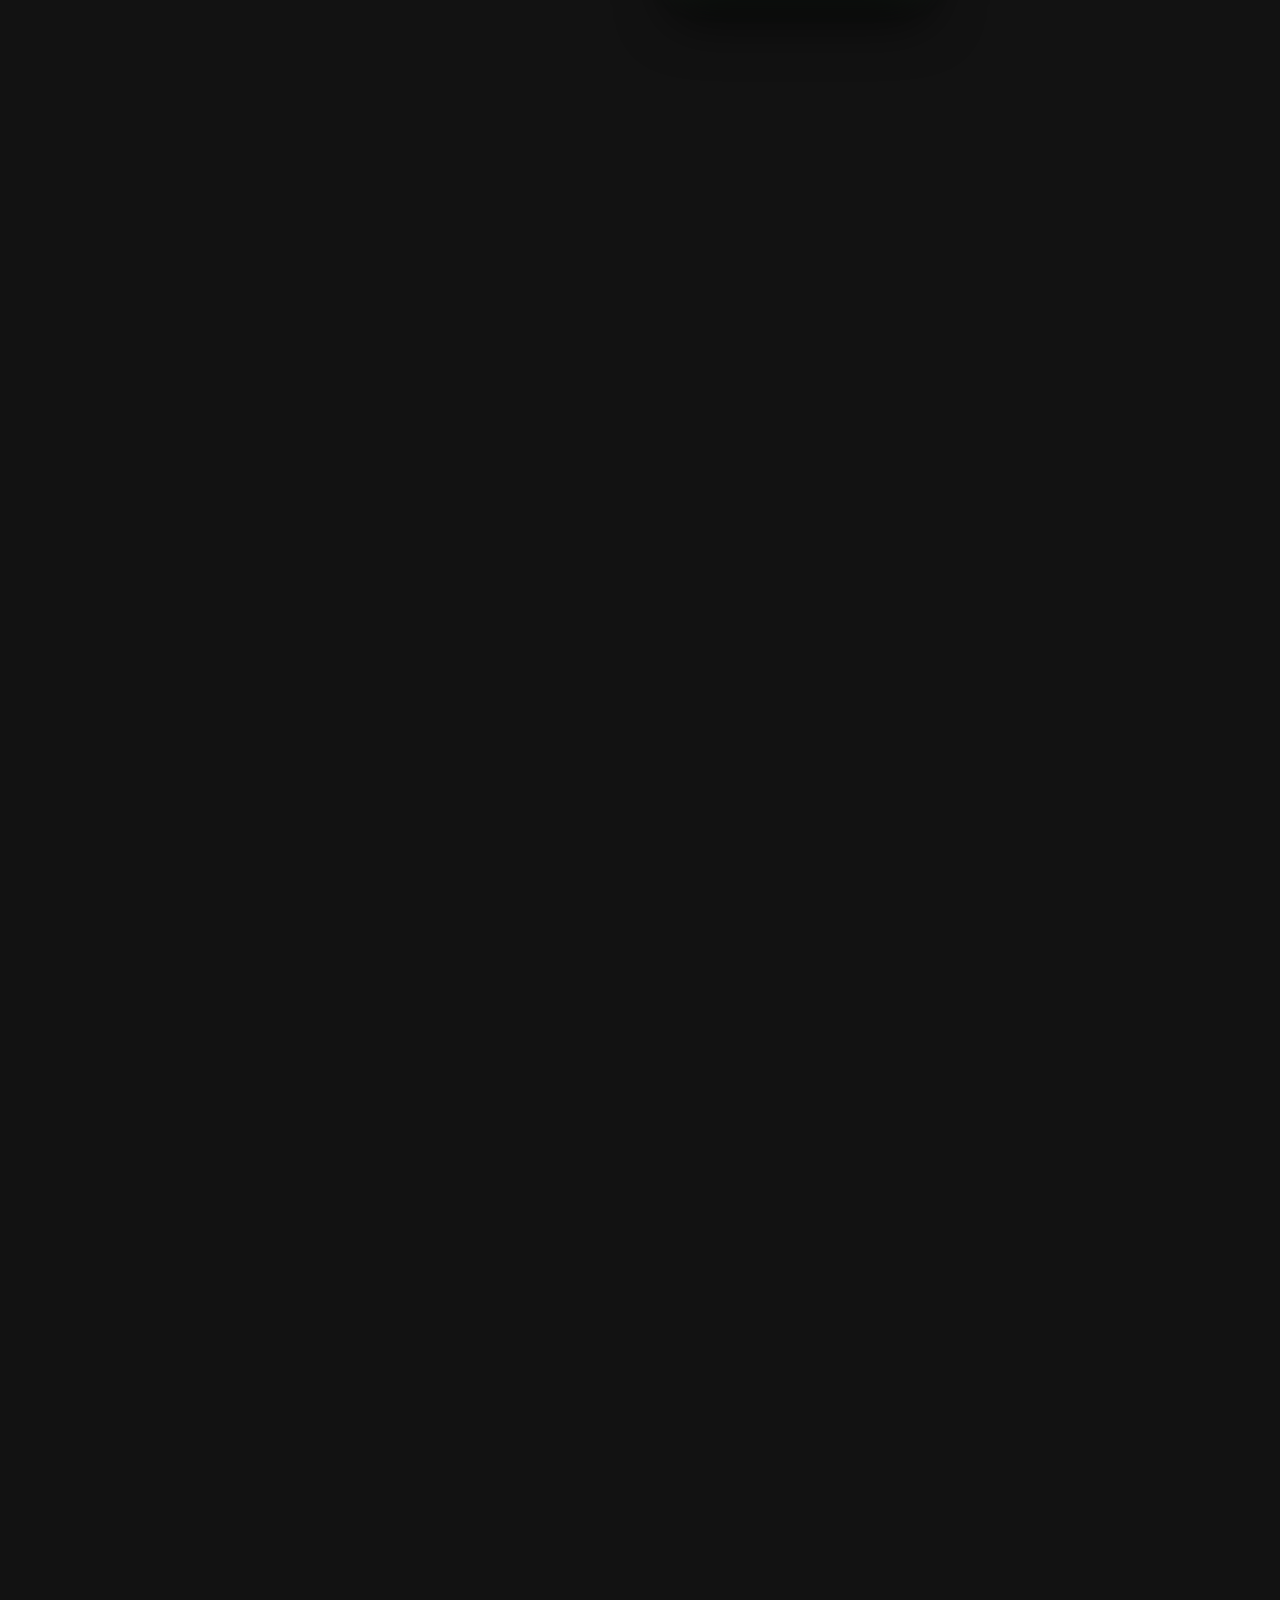
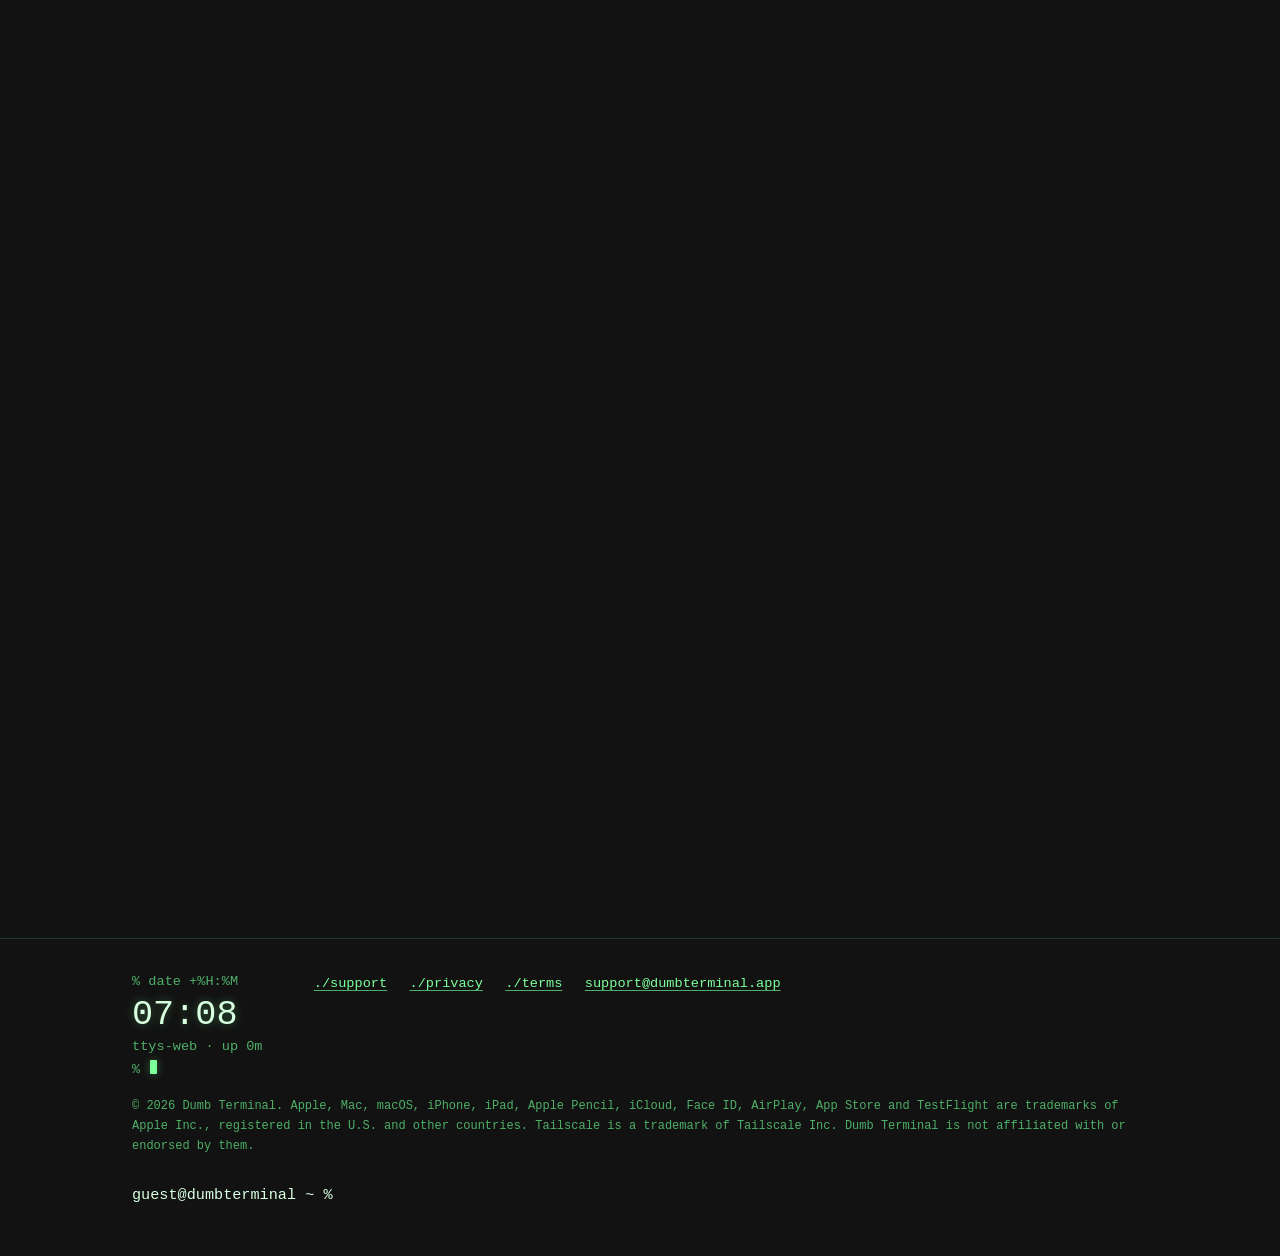
==== commit 52966833: "Publish site from dumbterminal main ee447bc: six mouse and tap effects (#60), join the beta yourself" ====
--- a/index.html
+++ b/index.html
@@ -33,6 +33,7 @@
 <script src="/frames.js" defer></script>
 <script src="/screens.js" defer></script>
 <script src="/textphone.js" defer></script>
+<script src="/pointer.js" defer></script>
 </head>
 <body>
 <a class="skip" href="#main">Skip to content</a>
@@ -110,8 +111,8 @@
     <div class="hero-more">
       <p class="sub">Dumb Terminal uses the Screen Sharing already built into macOS. Turn it on once, tap your Mac, and use it with a trackpad, touch or a keyboard. Free on your own network, forever.</p>
       <p class="actions">
-        <!-- When the public beta opens: label this ./get-the-beta. At launch: point it at the App Store. -->
-        <a class="button" href="#beta">./get-early-access</a>
+        <!-- At launch: point this at the App Store. -->
+        <a class="button" href="#beta">./get-the-beta</a>
         <a class="button ghost" href="#setup">./setup</a>
       </p>
       <!-- At launch: remove "hidden" so the App Store badge shows, and uncomment the Smart App Banner in <head>. -->
@@ -218,13 +219,10 @@
   <section class="block wrap" id="beta">
     <div class="panel beta">
       <h2>./beta</h2>
-      <p>Try the newest Dumb Terminal before it reaches the App Store. Away Access is included during the beta. Install Apple’s TestFlight app, then open the invite on your iPhone or iPad.</p>
-      <p class="soon"><span class="warn">public beta opening soon.</span> Want in before that? Ask for a TestFlight invite.</p>
-      <!-- To open the public beta: turn the link on in TestFlight, remove "hidden" from ./join-the-beta, and remove
-           ./ask-for-an-invite and the "opening soon" line above. -->
+      <p>Try the newest Dumb Terminal before it reaches the App Store. Away Access is included during the beta. Open this page on your iPhone or iPad and tap below. Apple’s TestFlight app does the rest.</p>
+      <p class="soon">Seats are limited. If the beta is full, check back soon.</p>
       <p class="actions">
-        <a class="button" href="https://testflight.apple.com/join/SDDhRjzf" data-testflight hidden>./join-the-beta</a>
-        <a class="button" href="/support/" data-mail="support" data-subject="Dumb Terminal beta invite">./ask-for-an-invite</a>
+        <a class="button" href="https://testflight.apple.com/join/SDDhRjzf">./join-the-beta</a>
       </p>
     </div>
   </section>
--- a/style.css
+++ b/style.css
@@ -522,3 +522,32 @@
 .widget .faint { opacity: 0.85; }
 .widget .blk { animation: blink 1.06s steps(1) infinite; }
 @media (prefers-reduced-motion: reduce) { .widget .blk { animation: none; } }
+
+/* What the mouse and taps do on the home page (pointer.js): one of six per visit. Every layer ignores clicks. */
+.mac-pointer { position: fixed; left: 0; top: 0; z-index: 85; pointer-events: none; opacity: 0; transition: opacity 0.3s;
+               filter: drop-shadow(0 0 4px var(--glow)); will-change: transform; }
+.mac-pointer.on { opacity: 0.6; }
+.mac-pointer svg { display: block; fill: var(--bg); stroke: var(--text); stroke-width: 1.8; stroke-linejoin: round; }
+.mac-click { position: fixed; z-index: 85; width: 26px; height: 26px; margin: -13px 0 0 -13px; pointer-events: none;
+             border: 1.5px solid var(--text); border-radius: 50%; animation: mac-click 0.45s ease-out forwards; }
+@keyframes mac-click { from { transform: scale(0.3); opacity: 1; } to { transform: scale(1.4); opacity: 0; } }
+.cursor.waiting { animation-duration: 0.35s; }
+.packets { position: fixed; z-index: 85; pointer-events: none; text-align: right; white-space: pre;
+           right: calc(0.9rem + env(safe-area-inset-right, 0px)); bottom: calc(0.7rem + env(safe-area-inset-bottom, 0px));
+           font: 0.8rem/1.45 var(--mono); font-variant-numeric: tabular-nums; color: var(--dim); opacity: 0; transition: opacity 0.6s; }
+.packets.on { opacity: 0.85; }
+.packets .old { opacity: 0.55; }
+.packets .now.on { color: var(--bright); text-shadow: 0 0 8px var(--glow); }
+body:has(.shell:not([hidden])) .packets { display: none; }
+.afterglow { position: fixed; inset: 0; width: 100%; height: 100%; z-index: 84; pointer-events: none; }
+.wave-ch { position: fixed; left: 0; top: 0; z-index: 85; pointer-events: none; font: 0.9rem/1 var(--mono); color: var(--text);
+           text-shadow: 0 0 6px var(--glow); }
+.xray { position: fixed; inset: 0; z-index: 84; pointer-events: none; overflow: hidden; padding: 0.3rem 0.7rem;
+        background: var(--bg); color: var(--dim); font: 0.8rem/19px var(--mono); white-space: pre; opacity: 0; transition: opacity 0.2s;
+        -webkit-mask-image: radial-gradient(circle 64px at var(--x, -200px) var(--y, -200px), #000 55%, transparent 100%);
+        mask-image: radial-gradient(circle 64px at var(--x, -200px) var(--y, -200px), #000 55%, transparent 100%); }
+.xray.on { opacity: 1; }
+.xray em { font-style: normal; color: var(--bright); text-shadow: 0 0 8px var(--glow); }
+.ping-reply { position: fixed; z-index: 85; pointer-events: none; white-space: nowrap; font: 0.8rem var(--mono); color: var(--bright);
+              text-shadow: 0 0 8px var(--glow); animation: ping-reply 1.8s ease-out forwards; }
+@keyframes ping-reply { 0% { opacity: 1; transform: translateY(0); } 70% { opacity: 0.9; } 100% { opacity: 0; transform: translateY(-26px); } }
